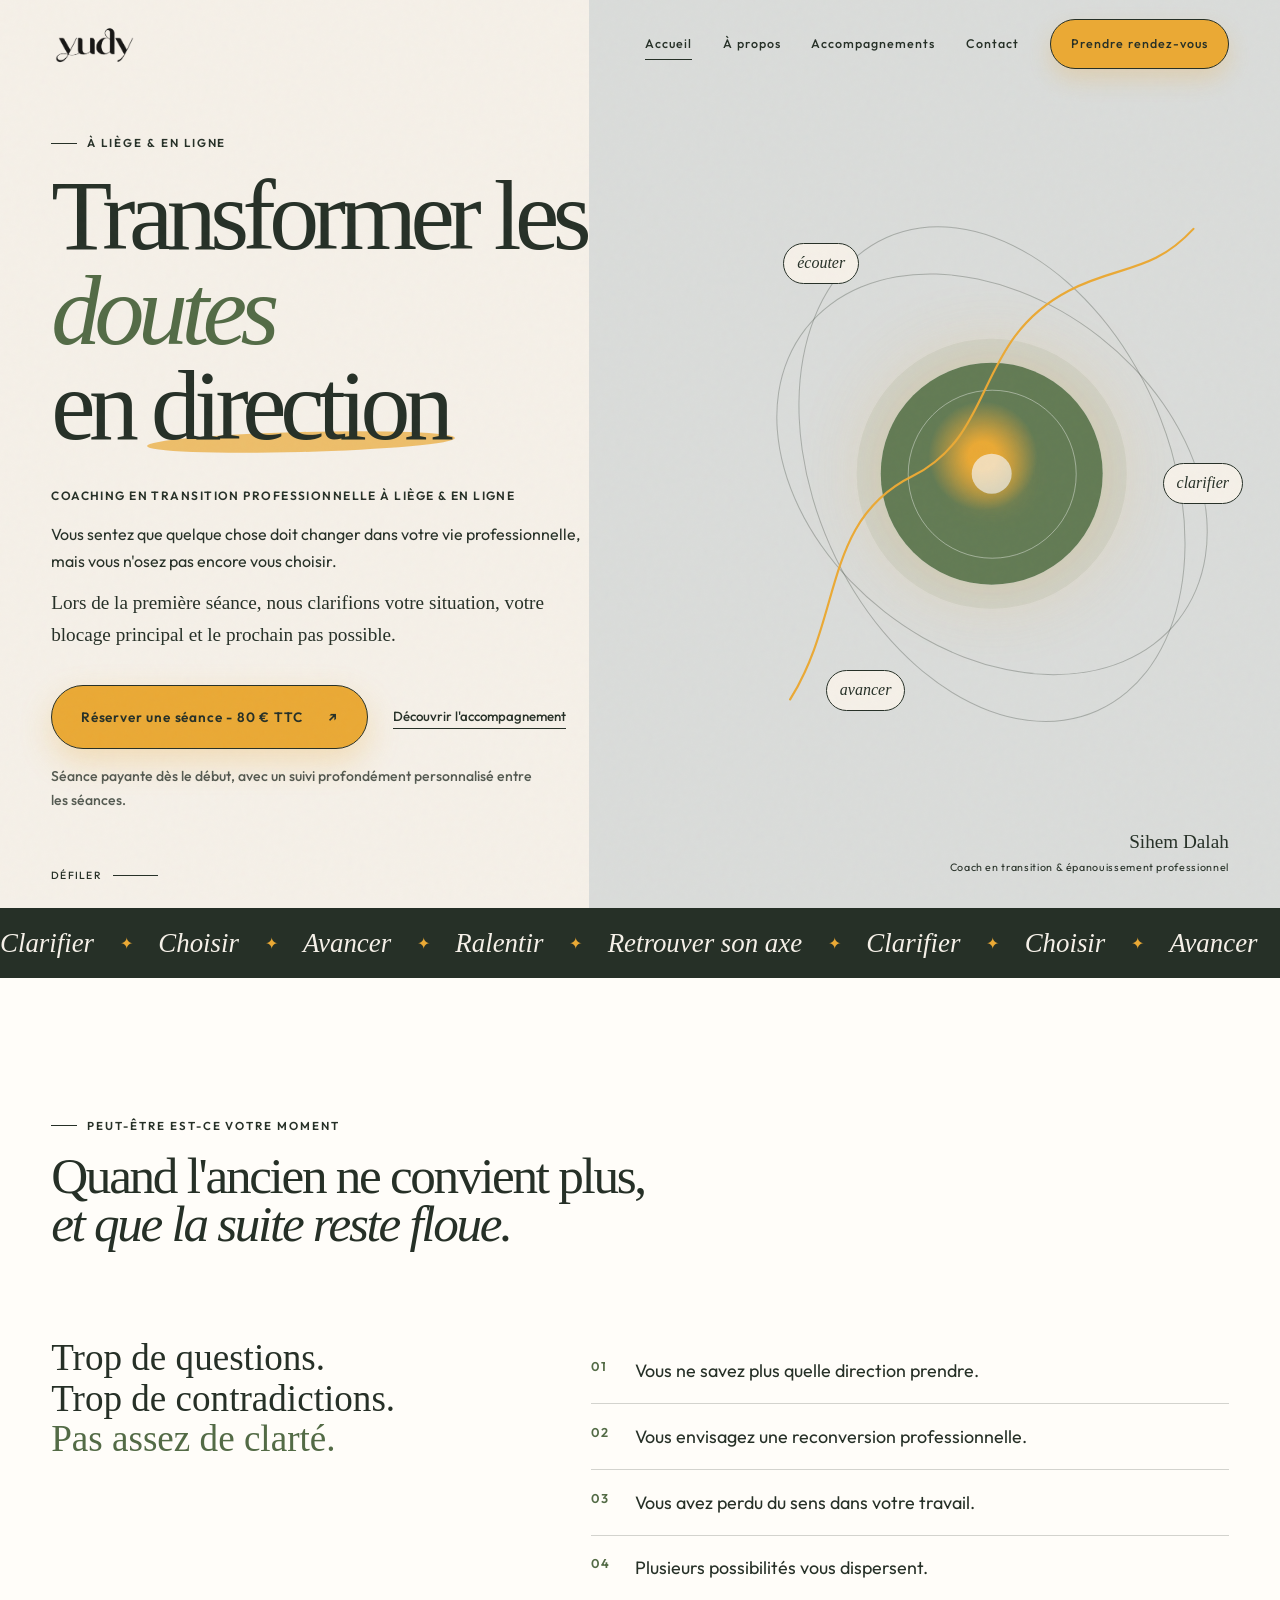
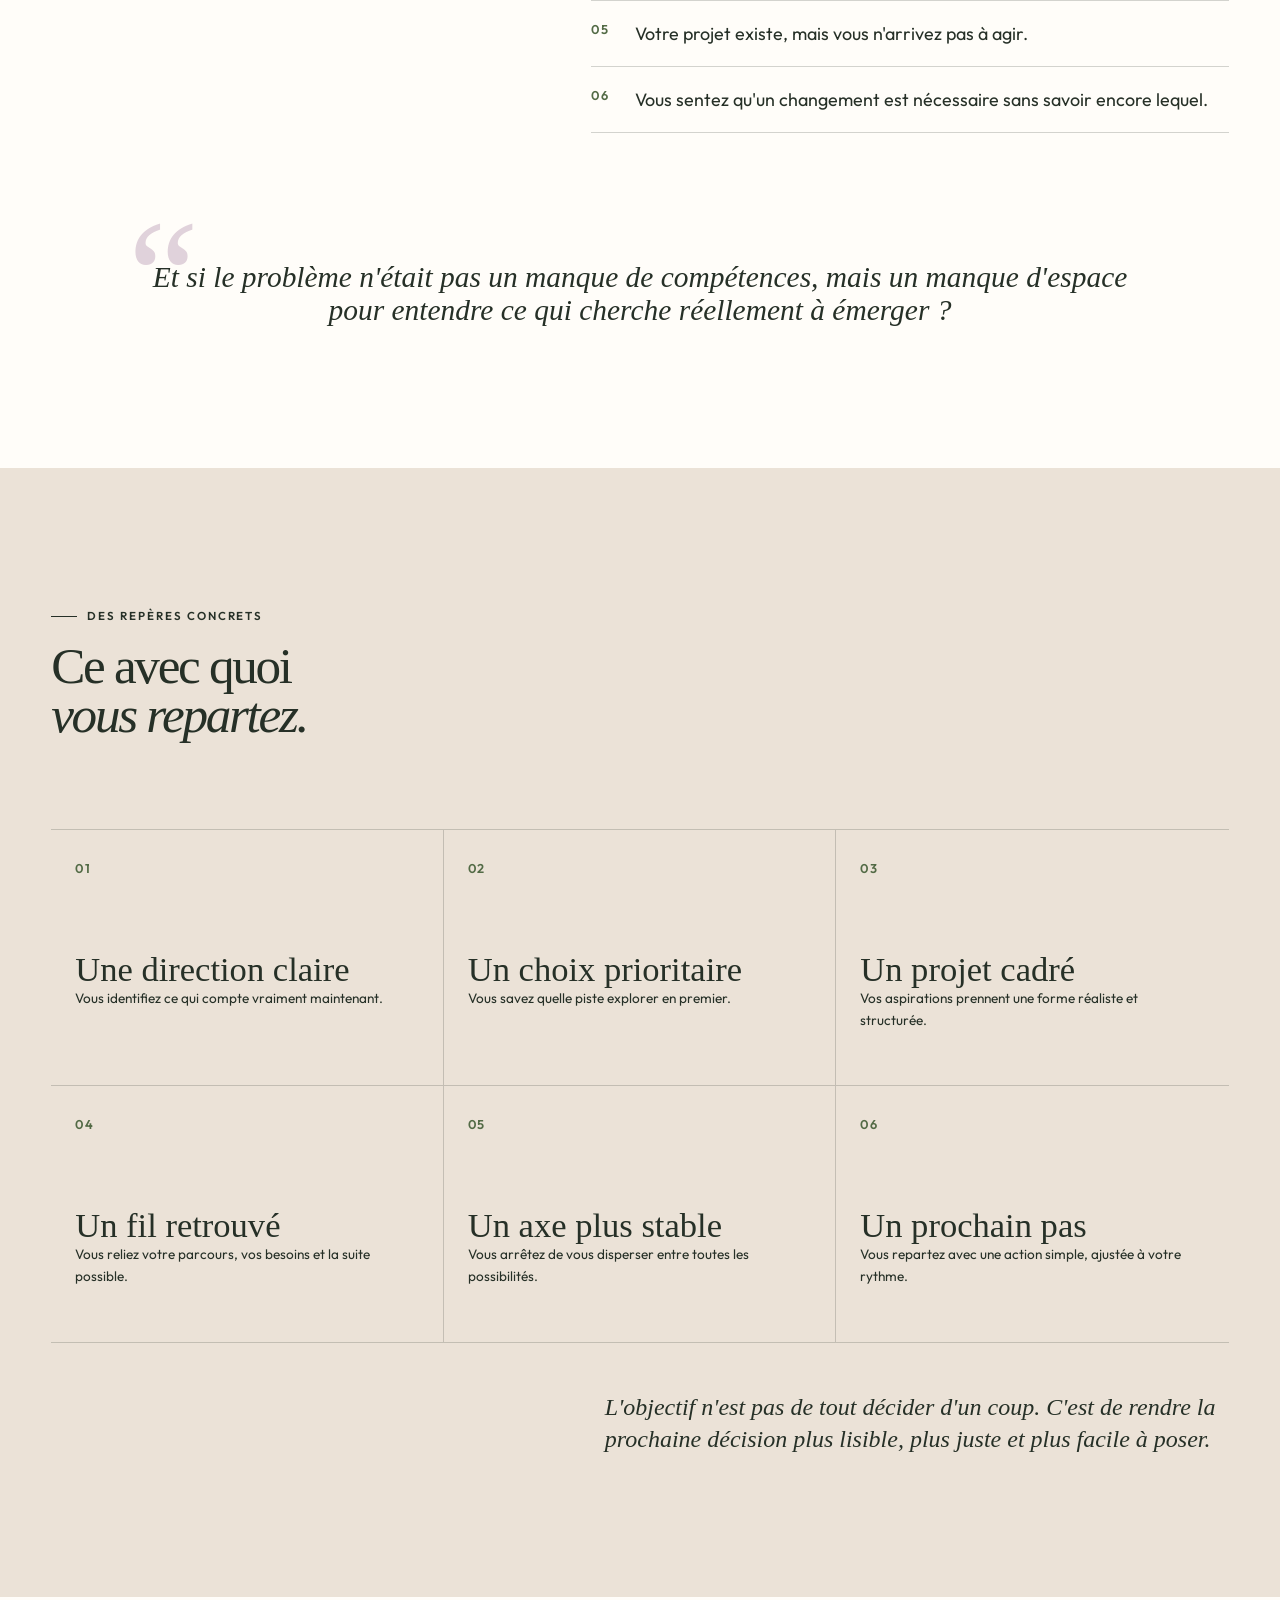
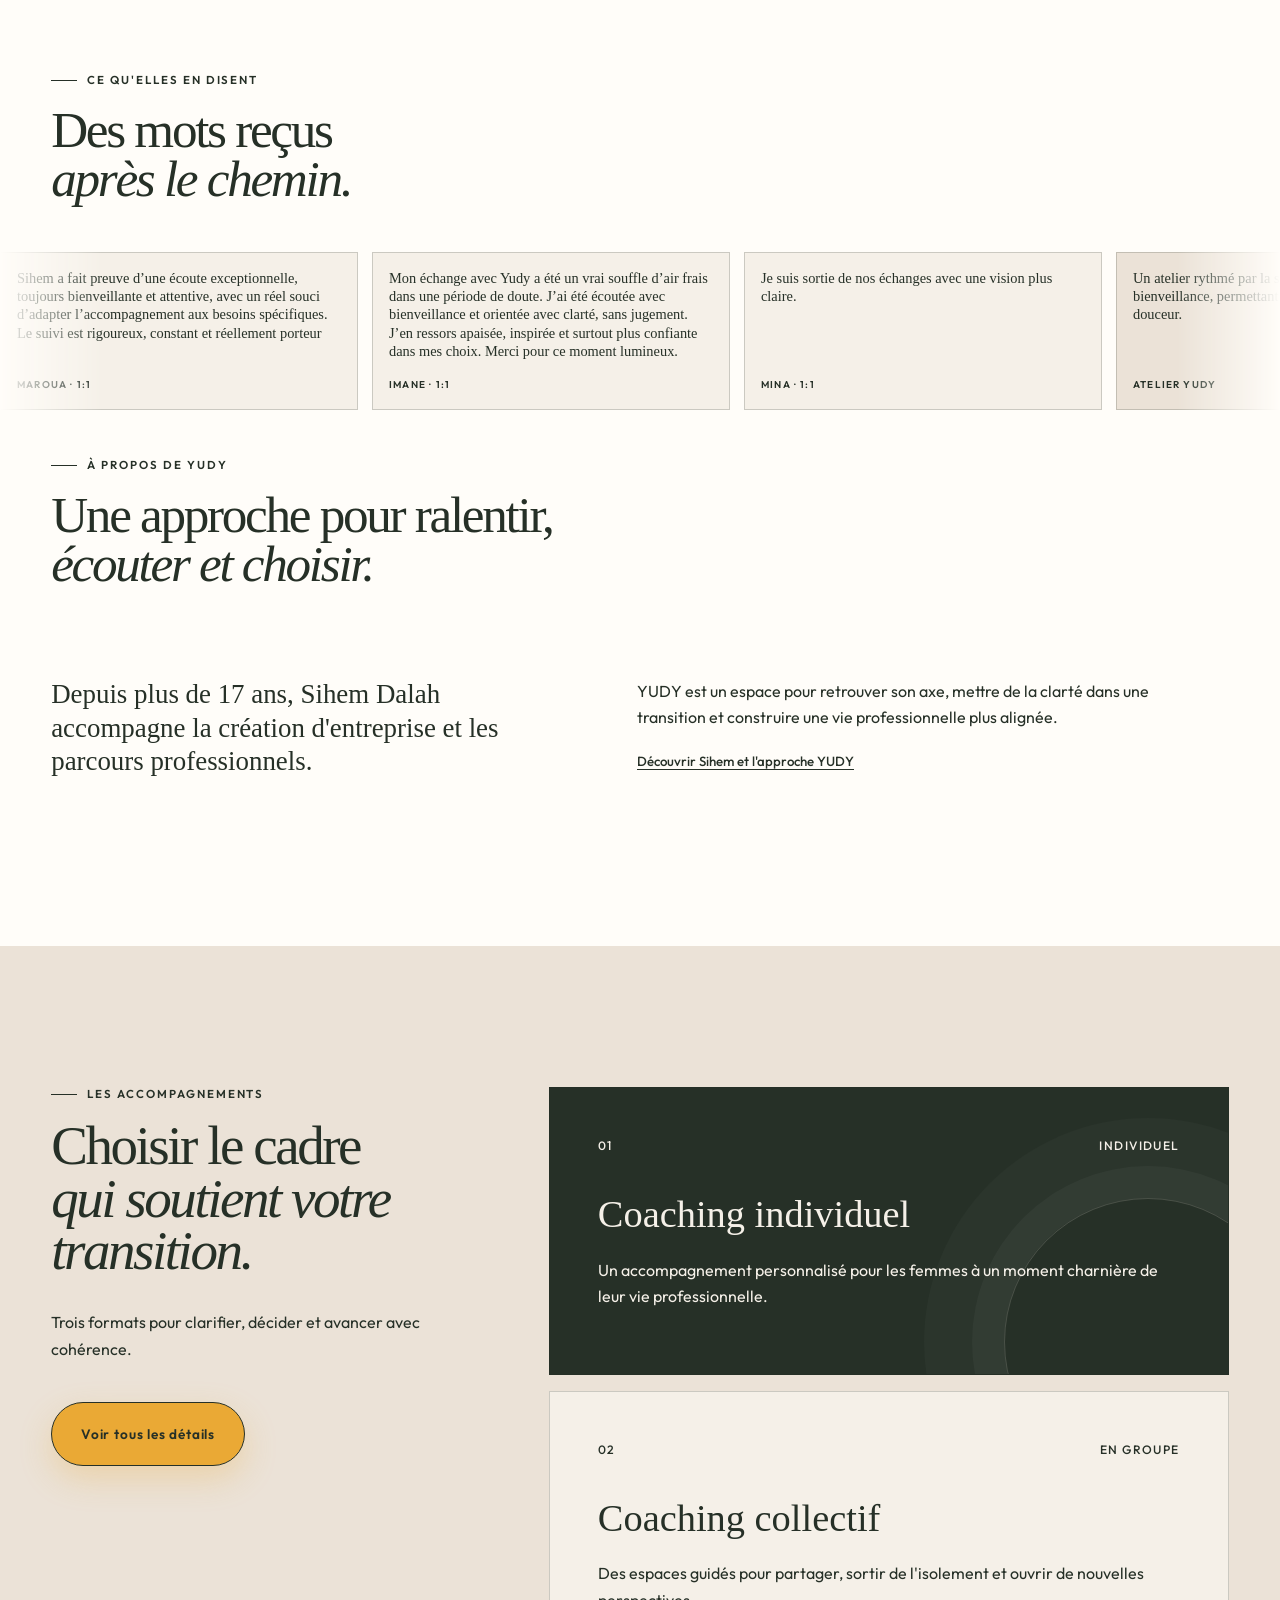
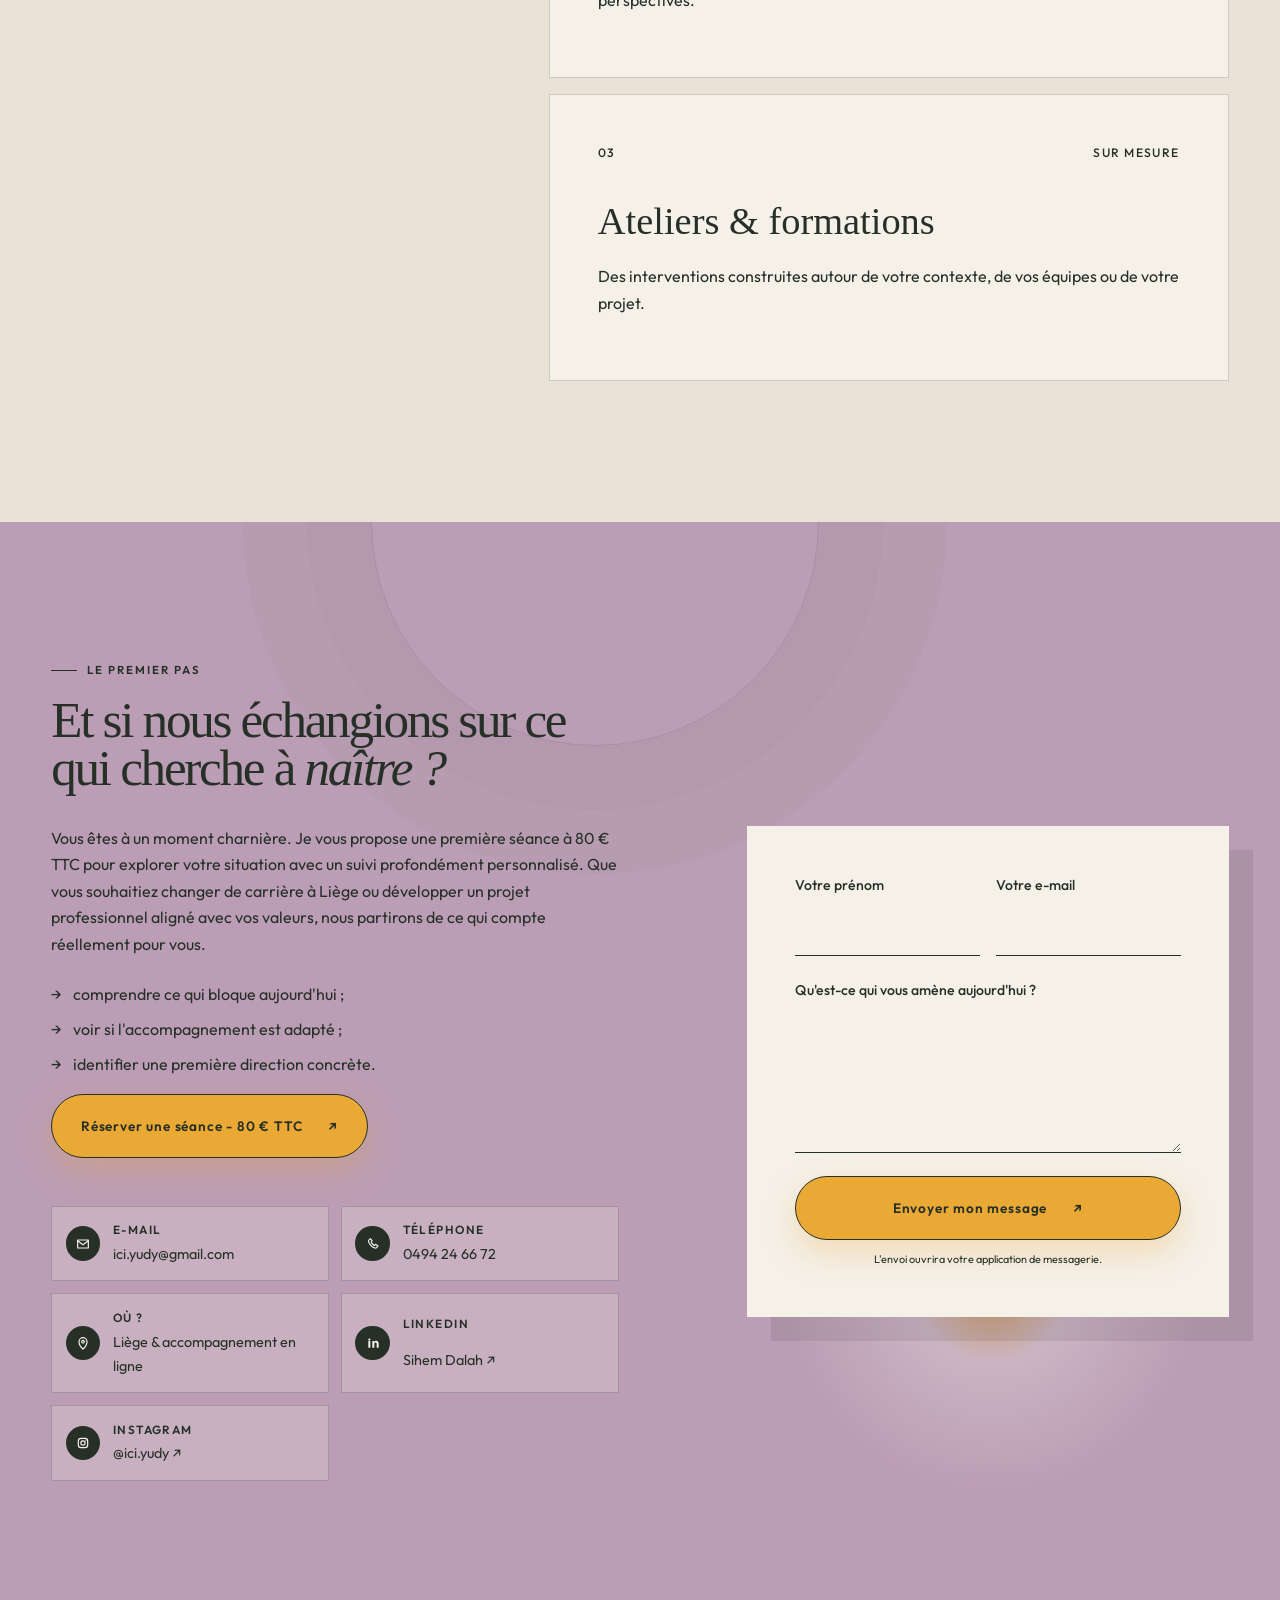
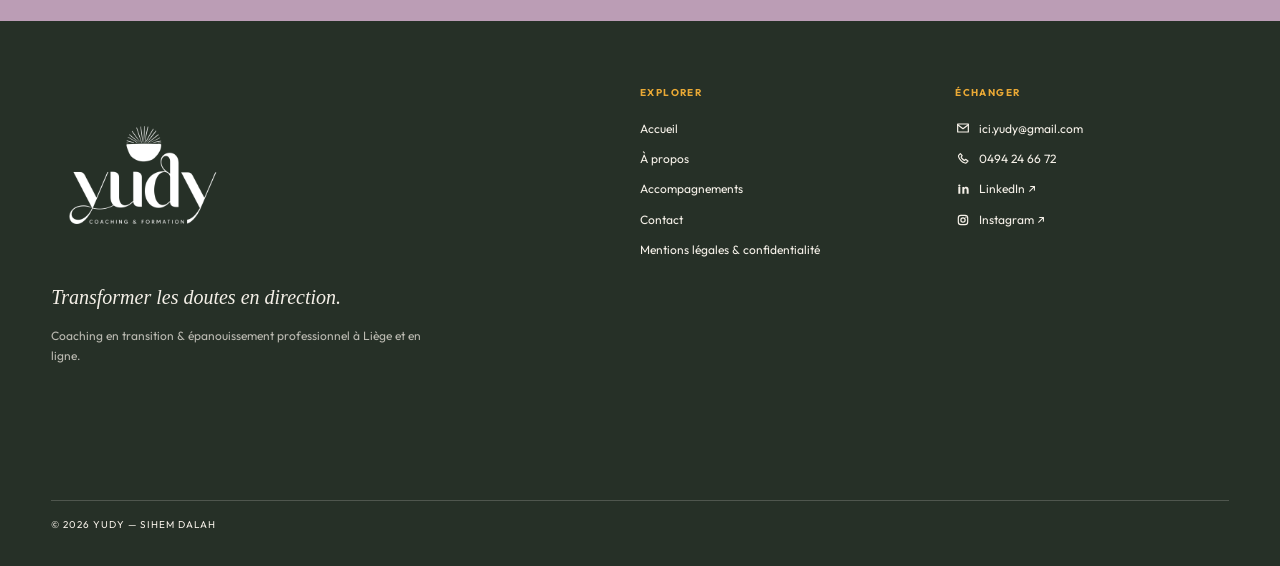
==== index.html @ 5453a437 "fix: update booking and legal details" ====
<!doctype html>
<html lang="fr">
  <head>
    <meta charset="UTF-8">
    <meta name="viewport" content="width=device-width, initial-scale=1.0">
    <title>YUDY | Coaching en transition professionnelle à Liège</title>
    <meta name="description" content="Coach en transition professionnelle à Liège, Sihem Dalah accompagne les femmes dans leur reconversion, leur recherche de sens et leur création d'activité.">
    <meta name="theme-color" content="#f5f0e8">
    <link rel="canonical" href="https://rchretien.github.io/yudy/">
    <meta property="og:title" content="YUDY | Transformer les doutes en direction">
    <meta property="og:description" content="Coaching en transition et épanouissement professionnel à Liège et en ligne.">
    <meta property="og:type" content="website">
    <meta property="og:url" content="https://rchretien.github.io/yudy/">
    <meta property="og:locale" content="fr_BE">
    <meta property="og:image" content="https://rchretien.github.io/yudy/assets/yudy_soleil.jpg">
    <meta name="twitter:card" content="summary_large_image">
    <meta name="twitter:title" content="YUDY | Coaching en transition professionnelle à Liège">
    <meta name="twitter:description" content="Une première séance avec Sihem Dalah pour clarifier votre direction professionnelle.">
    <meta name="twitter:image" content="https://rchretien.github.io/yudy/assets/yudy_soleil.jpg">
    <link rel="icon" href="assets/yudy-logo-OKsoleilnoir.png" type="image/png">
    <link rel="preconnect" href="https://fonts.googleapis.com">
    <link rel="preconnect" href="https://fonts.gstatic.com" crossorigin>
    <link href="https://fonts.googleapis.com/css2?family=Outfit:wght@300;400;500;600&amp;display=swap" rel="stylesheet">
    <link rel="stylesheet" href="styles.css">
    <script>document.documentElement.classList.add("js");</script>
    <script type="application/ld+json">
      {
        "@context": "https://schema.org",
        "@type": "ProfessionalService",
        "name": "YUDY",
        "url": "https://rchretien.github.io/yudy/",
        "description": "Coaching en transition et épanouissement professionnel",
        "founder": {
          "@type": "Person",
          "name": "Sihem Dalah",
          "jobTitle": "Coach en transition et épanouissement professionnel"
        },
        "address": {
          "@type": "PostalAddress",
          "addressLocality": "Liège",
          "addressCountry": "BE"
        },
        "areaServed": { "@type": "City", "name": "Liège" },
        "serviceType": [
          "Transition professionnelle",
          "Reconversion professionnelle",
          "Création d'activité",
          "Épanouissement professionnel"
        ],
        "email": "ici.yudy@gmail.com",
        "telephone": "+32494246672",
        "makesOffer": {
          "@type": "Offer",
          "name": "Séance de coaching individuel",
          "price": "80",
          "priceCurrency": "EUR",
          "availability": "https://schema.org/InStock",
          "url": "https://calendly.com/ici-yudy/coaching-individuel-formule-brillance"
        },
        "sameAs": [
          "https://www.linkedin.com/in/sihem-dalah-%F0%9F%A7%AD-66666b48/",
          "https://www.instagram.com/ici.yudy/"
        ]
      }
    </script>
  </head>
  <body>
    <svg class="icon-sprite" aria-hidden="true">
      <symbol id="icon-mail" viewBox="0 0 24 24">
        <path d="M4 6h16v12H4z" fill="none" stroke="currentColor" stroke-width="1.8" stroke-linejoin="round"></path>
        <path d="m4 7 8 6 8-6" fill="none" stroke="currentColor" stroke-width="1.8" stroke-linecap="round" stroke-linejoin="round"></path>
      </symbol>
      <symbol id="icon-phone" viewBox="0 0 24 24">
        <path d="M8 4 5.5 6.5c-.8.8.2 4.6 3.5 7.9s7.1 4.3 7.9 3.5L19.5 15l-3.6-2.5-1.6 1.6c-1.2-.5-2.1-1.2-3-2.1s-1.6-1.9-2.1-3L10.7 7z" fill="none" stroke="currentColor" stroke-width="1.8" stroke-linecap="round" stroke-linejoin="round"></path>
      </symbol>
      <symbol id="icon-linkedin" viewBox="0 0 24 24">
        <path d="M5 9h3v10H5zM6.5 5.2a1.7 1.7 0 1 1 0 3.4 1.7 1.7 0 0 1 0-3.4ZM11 9h2.8v1.4c.5-.9 1.5-1.7 3.1-1.7 2.2 0 3.6 1.5 3.6 4.4V19h-3v-5.3c0-1.4-.5-2.3-1.7-2.3-1.1 0-1.8.8-1.8 2.3V19h-3z" fill="currentColor"></path>
      </symbol>
      <symbol id="icon-instagram" viewBox="0 0 24 24">
        <rect x="5" y="5" width="14" height="14" rx="4" fill="none" stroke="currentColor" stroke-width="1.8"></rect>
        <circle cx="12" cy="12" r="3.2" fill="none" stroke="currentColor" stroke-width="1.8"></circle>
        <circle cx="16.4" cy="7.8" r=".9" fill="currentColor"></circle>
      </symbol>
      <symbol id="icon-pin" viewBox="0 0 24 24">
        <path d="M12 21s6-5.4 6-11a6 6 0 0 0-12 0c0 5.6 6 11 6 11Z" fill="none" stroke="currentColor" stroke-width="1.8" stroke-linejoin="round"></path>
        <circle cx="12" cy="10" r="2" fill="none" stroke="currentColor" stroke-width="1.8"></circle>
      </symbol>
    </svg>

    <a class="skip-link" href="#contenu">Aller au contenu</a>

    <header class="site-header" data-header>
      <a class="brand" href="index.html" aria-label="YUDY, accueil">
        <img src="assets/yudu_no_logo.png" alt="" width="1792" height="1024">
      </a>
      <button class="menu-toggle" type="button" aria-expanded="false" aria-controls="navigation">
        <span>Menu</span>
        <span class="menu-icon" aria-hidden="true"></span>
      </button>
      <nav id="navigation" class="main-nav" aria-label="Navigation principale">
        <a class="is-active" href="index.html">Accueil</a>
        <a href="a-propos.html">À propos</a>
        <a href="accompagnements.html">Accompagnements</a>
        <a href="#contact">Contact</a>
        <a class="nav-cta" href="https://calendly.com/ici-yudy/coaching-individuel-formule-brillance" target="_blank" rel="noreferrer">Prendre rendez-vous</a>
        <div class="nav-social" aria-label="Liens directs">
          <a href="mailto:ici.yudy@gmail.com"><svg aria-hidden="true"><use href="#icon-mail"></use></svg>E-mail</a>
          <a href="https://www.instagram.com/ici.yudy/" target="_blank" rel="noreferrer"><svg aria-hidden="true"><use href="#icon-instagram"></use></svg>Instagram</a>
          <a href="https://www.linkedin.com/in/sihem-dalah-%F0%9F%A7%AD-66666b48/" target="_blank" rel="noreferrer"><svg aria-hidden="true"><use href="#icon-linkedin"></use></svg>LinkedIn</a>
        </div>
      </nav>
    </header>

    <a class="button button-primary mobile-booking-cta" href="https://calendly.com/ici-yudy/coaching-individuel-formule-brillance" target="_blank" rel="noreferrer">Réserver une séance - 80 € TTC <span aria-hidden="true">↗</span></a>

    <main id="contenu">
      <section id="accueil" class="hero" aria-labelledby="hero-title">
        <div class="hero-copy">
          <p class="eyebrow hero-sequence">À Liège &amp; en ligne</p>
          <h1 id="hero-title" class="hero-sequence">
            Transformer les <em>doutes</em><br>
            en <span>direction</span>
          </h1>
          <p class="hero-baseline hero-sequence">Coaching en transition professionnelle à Liège &amp; en ligne</p>
          <p class="hero-intro hero-sequence">
            Vous sentez que quelque chose doit changer dans votre vie professionnelle,
            mais vous n'osez pas encore vous choisir.
            <strong>Lors de la première séance, nous clarifions votre situation, votre blocage principal et le prochain pas possible.</strong>
          </p>
          <div class="hero-actions hero-sequence">
            <a class="button button-primary" href="https://calendly.com/ici-yudy/coaching-individuel-formule-brillance" target="_blank" rel="noreferrer">Réserver une séance - 80 € TTC <span aria-hidden="true">↗</span></a>
            <a class="text-link" href="accompagnements.html">Découvrir l'accompagnement</a>
          </div>
          <p class="booking-note hero-sequence">Séance payante dès le début, avec un suivi profondément personnalisé entre les séances.</p>
        </div>

        <div class="hero-visual hero-sequence" data-parallax aria-hidden="true">
          <div class="orbit orbit-one"></div>
          <div class="orbit orbit-two"></div>
          <div class="glow-core"></div>
          <span class="orbit-word word-one">écouter</span>
          <span class="orbit-word word-two">clarifier</span>
          <span class="orbit-word word-three">avancer</span>
          <svg class="hero-line" viewBox="0 0 420 520" fill="none">
            <path d="M24 468C73 390 54 303 137 262C215 223 193 137 281 91C327 67 358 75 396 34" pathLength="1"></path>
          </svg>
        </div>

        <p class="hero-note">Sihem Dalah<br><span>Coach en transition &amp; épanouissement professionnel</span></p>
        <a class="scroll-cue" href="#reconnaissance" aria-label="Continuer la lecture">
          <span>Défiler</span><i aria-hidden="true"></i>
        </a>
      </section>

      <div class="statement-band" aria-hidden="true">
        <div class="statement-track">
          <div class="statement-group">
            <span>Clarifier</span><i>✦</i><span>Choisir</span><i>✦</i><span>Avancer</span><i>✦</i><span>Ralentir</span><i>✦</i><span>Retrouver son axe</span><i>✦</i><span>Clarifier</span><i>✦</i><span>Choisir</span><i>✦</i><span>Avancer</span><i>✦</i><span>Ralentir</span><i>✦</i><span>Retrouver son axe</span><i>✦</i>
          </div>
          <div class="statement-group">
            <span>Clarifier</span><i>✦</i><span>Choisir</span><i>✦</i><span>Avancer</span><i>✦</i><span>Ralentir</span><i>✦</i><span>Retrouver son axe</span><i>✦</i><span>Clarifier</span><i>✦</i><span>Choisir</span><i>✦</i><span>Avancer</span><i>✦</i><span>Ralentir</span><i>✦</i><span>Retrouver son axe</span><i>✦</i>
          </div>
        </div>
      </div>

      <section id="reconnaissance" class="recognition section-pad">
        <div class="section-heading reveal">
          <p class="eyebrow">Peut-être est-ce votre moment</p>
          <h2>Quand l'ancien ne convient plus,<br><em>et que la suite reste floue.</em></h2>
        </div>
        <div class="recognition-grid">
          <p class="recognition-lead reveal">
            Trop de questions.<br>
            Trop de contradictions.<br>
            <strong>Pas assez de clarté.</strong>
          </p>
          <ul class="situation-list reveal">
            <li><span>01</span> Vous ne savez plus quelle direction prendre.</li>
            <li><span>02</span> Vous envisagez une reconversion professionnelle.</li>
            <li><span>03</span> Vous avez perdu du sens dans votre travail.</li>
            <li><span>04</span> Plusieurs possibilités vous dispersent.</li>
            <li><span>05</span> Votre projet existe, mais vous n'arrivez pas à agir.</li>
            <li><span>06</span> Vous sentez qu'un changement est nécessaire sans savoir encore lequel.</li>
          </ul>
        </div>
        <blockquote class="turning-point reveal">
          <span aria-hidden="true">“</span>
          Et si le problème n'était pas un manque de compétences, mais un manque
          d'espace pour entendre ce qui cherche réellement à émerger ?
        </blockquote>
      </section>

      <section class="outcomes section-pad" aria-labelledby="outcomes-title">
        <div class="section-heading reveal">
          <p class="eyebrow">Des repères concrets</p>
          <h2 id="outcomes-title">Ce avec quoi<br> <em>vous repartez.</em></h2>
        </div>
        <ol class="outcome-list">
          <li class="reveal"><span>01</span><strong>Une direction claire</strong><p>Vous identifiez ce qui compte vraiment maintenant.</p></li>
          <li class="reveal"><span>02</span><strong>Un choix prioritaire</strong><p>Vous savez quelle piste explorer en premier.</p></li>
          <li class="reveal"><span>03</span><strong>Un projet cadré</strong><p>Vos aspirations prennent une forme réaliste et structurée.</p></li>
          <li class="reveal"><span>04</span><strong>Un fil retrouvé</strong><p>Vous reliez votre parcours, vos besoins et la suite possible.</p></li>
          <li class="reveal"><span>05</span><strong>Un axe plus stable</strong><p>Vous arrêtez de vous disperser entre toutes les possibilités.</p></li>
          <li class="reveal"><span>06</span><strong>Un prochain pas</strong><p>Vous repartez avec une action simple, ajustée à votre rythme.</p></li>
        </ol>
        <p class="outcomes-note reveal">
          L'objectif n'est pas de tout décider d'un coup. C'est de rendre la prochaine
          décision plus lisible, plus juste et plus facile à poser.
        </p>
      </section>

      <section class="testimonials section-pad" aria-labelledby="testimonials-title">
        <div class="section-heading reveal">
          <p class="eyebrow">Ce qu'elles en disent</p>
          <h2 id="testimonials-title">Des mots reçus<br><em>après le chemin.</em></h2>
        </div>
        <div class="testimonial-carousel reveal" aria-label="Témoignages clients">
          <div class="testimonial-track">
            <figure class="testimonial-card">
              <blockquote>Sihem a fait preuve d’une écoute exceptionnelle, toujours bienveillante et attentive, avec un réel souci d’adapter l’accompagnement aux besoins spécifiques. Le suivi est rigoureux, constant et réellement porteur</blockquote>
              <figcaption>Maroua · 1:1</figcaption>
            </figure>
            <figure class="testimonial-card">
              <blockquote>Mon échange avec Yudy a été un vrai souffle d’air frais dans une période de doute. J’ai été écoutée avec bienveillance et orientée avec clarté, sans jugement. J’en ressors apaisée, inspirée et surtout plus confiante dans mes choix. Merci pour ce moment lumineux.</blockquote>
              <figcaption>Imane · 1:1</figcaption>
            </figure>
            <figure class="testimonial-card">
              <blockquote>Je suis sortie de nos échanges avec une vision plus claire.</blockquote>
              <figcaption>Mina · 1:1</figcaption>
            </figure>
            <figure class="testimonial-card testimonial-workshop">
              <blockquote>Un atelier rythmé par la sororité, le partage et la bienveillance, permettant à chacune de se révéler en douceur.</blockquote>
              <figcaption>Atelier YUDY</figcaption>
            </figure>
            <figure class="testimonial-card">
              <blockquote>Très bonne expérience avec sihem, elle est à l'écoute, conseils constructifs, personnalisés, clairs et précis. Ton approche est globale : sur le plan personnel, professionnel et spirituel. Merci pour tout !</blockquote>
              <figcaption>Saida · 1:1</figcaption>
            </figure>
            <figure class="testimonial-card" aria-hidden="true">
              <blockquote>Sihem a fait preuve d’une écoute exceptionnelle, toujours bienveillante et attentive, avec un réel souci d’adapter l’accompagnement aux besoins spécifiques. Le suivi est rigoureux, constant et réellement porteur</blockquote>
              <figcaption>Maroua · 1:1</figcaption>
            </figure>
            <figure class="testimonial-card" aria-hidden="true">
              <blockquote>Mon échange avec Yudy a été un vrai souffle d’air frais dans une période de doute. J’ai été écoutée avec bienveillance et orientée avec clarté, sans jugement. J’en ressors apaisée, inspirée et surtout plus confiante dans mes choix. Merci pour ce moment lumineux.</blockquote>
              <figcaption>Imane · 1:1</figcaption>
            </figure>
            <figure class="testimonial-card" aria-hidden="true">
              <blockquote>Je suis sortie de nos échanges avec une vision plus claire.</blockquote>
              <figcaption>Mina · 1:1</figcaption>
            </figure>
            <figure class="testimonial-card testimonial-workshop" aria-hidden="true">
              <blockquote>Un atelier rythmé par la sororité, le partage et la bienveillance, permettant à chacune de se révéler en douceur.</blockquote>
              <figcaption>Atelier YUDY</figcaption>
            </figure>
            <figure class="testimonial-card" aria-hidden="true">
              <blockquote>Très bonne expérience avec sihem, elle est à l'écoute, conseils constructifs, personnalisés, clairs et précis. Ton approche est globale : sur le plan personnel, professionnel et spirituel. Merci pour tout !</blockquote>
              <figcaption>Saida · 1:1</figcaption>
            </figure>
          </div>
        </div>
      </section>

      <section class="home-teaser section-pad">
        <div class="section-heading reveal">
          <p class="eyebrow">À propos de YUDY</p>
          <h2>Une approche pour ralentir,<br><em>écouter et choisir.</em></h2>
        </div>
        <div class="teaser-grid">
          <p class="lead-copy reveal">Depuis plus de 17 ans, Sihem Dalah accompagne la création d'entreprise et les parcours professionnels.</p>
          <div class="reveal">
            <p>YUDY est un espace pour retrouver son axe, mettre de la clarté dans une transition et construire une vie professionnelle plus alignée.</p>
            <a class="text-link" href="a-propos.html">Découvrir Sihem et l'approche YUDY</a>
          </div>
        </div>
      </section>

      <section class="services services-preview section-pad">
        <div class="services-heading reveal">
          <p class="eyebrow">Les accompagnements</p>
          <h2>Choisir le cadre<br><em>qui soutient votre transition.</em></h2>
          <p>Trois formats pour clarifier, décider et avancer avec cohérence.</p>
          <a class="button button-primary" href="accompagnements.html">Voir tous les détails</a>
        </div>
        <div class="service-list">
          <article class="service-card service-featured reveal">
            <div class="service-topline"><span>01</span><span>Individuel</span></div>
            <h3>Coaching individuel</h3>
            <p>Un accompagnement personnalisé pour les femmes à un moment charnière de leur vie professionnelle.</p>
          </article>
          <article class="service-card reveal">
            <div class="service-topline"><span>02</span><span>En groupe</span></div>
            <h3>Coaching collectif</h3>
            <p>Des espaces guidés pour partager, sortir de l'isolement et ouvrir de nouvelles perspectives.</p>
          </article>
          <article class="service-card reveal">
            <div class="service-topline"><span>03</span><span>Sur mesure</span></div>
            <h3>Ateliers &amp; formations</h3>
            <p>Des interventions construites autour de votre contexte, de vos équipes ou de votre projet.</p>
          </article>
        </div>
      </section>

      <section id="contact" class="contact section-pad">
        <div class="contact-copy reveal">
          <p class="eyebrow">Le premier pas</p>
          <h2>Et si nous échangions sur ce qui cherche à <em>naître&nbsp;?</em></h2>
          <p>
            Vous êtes à un moment charnière. Je vous propose une première séance à 80 € TTC pour
            explorer votre situation avec un suivi profondément personnalisé. Que vous souhaitiez changer de
            carrière à Liège ou développer un projet professionnel aligné avec vos valeurs,
            nous partirons de ce qui compte réellement pour vous.
          </p>
          <ul class="first-call-list">
            <li>comprendre ce qui bloque aujourd'hui ;</li>
            <li>voir si l'accompagnement est adapté ;</li>
            <li>identifier une première direction concrète.</li>
          </ul>
          <a class="button button-primary contact-booking" href="https://calendly.com/ici-yudy/coaching-individuel-formule-brillance" target="_blank" rel="noreferrer">Réserver une séance - 80 € TTC <span aria-hidden="true">↗</span></a>
          <div class="contact-details">
            <a href="mailto:ici.yudy@gmail.com"><span class="contact-icon" aria-hidden="true"><svg><use href="#icon-mail"></use></svg></span><span class="contact-label">E-mail</span><span class="contact-value">ici.yudy@gmail.com</span></a>
            <a href="tel:+32494246672"><span class="contact-icon" aria-hidden="true"><svg><use href="#icon-phone"></use></svg></span><span class="contact-label">Téléphone</span><span class="contact-value">0494 24 66 72</span></a>
            <p><span class="contact-icon" aria-hidden="true"><svg><use href="#icon-pin"></use></svg></span><span class="contact-label">Où ?</span><span class="contact-value">Liège &amp; accompagnement en ligne</span></p>
            <a href="https://www.linkedin.com/in/sihem-dalah-%F0%9F%A7%AD-66666b48/" target="_blank" rel="noreferrer"><span class="contact-icon" aria-hidden="true"><svg><use href="#icon-linkedin"></use></svg></span><span class="contact-label">LinkedIn</span><span class="contact-value">Sihem Dalah ↗</span></a>
            <a href="https://www.instagram.com/ici.yudy/" target="_blank" rel="noreferrer"><span class="contact-icon" aria-hidden="true"><svg><use href="#icon-instagram"></use></svg></span><span class="contact-label">Instagram</span><span class="contact-value">@ici.yudy ↗</span></a>
          </div>
        </div>
        <form class="contact-form reveal" action="mailto:ici.yudy@gmail.com" method="post" enctype="text/plain">
          <div class="form-row">
            <label>Votre prénom<input type="text" name="prenom" autocomplete="given-name" required></label>
            <label>Votre e-mail<input type="email" name="email" autocomplete="email" required></label>
          </div>
          <label>Qu'est-ce qui vous amène aujourd'hui ?<textarea name="message" rows="5" required></textarea></label>
          <button class="button button-primary" type="submit">Envoyer mon message <span aria-hidden="true">↗</span></button>
          <p class="form-note">L'envoi ouvrira votre application de messagerie.</p>
        </form>
      </section>
    </main>

    <footer class="site-footer">
      <div class="footer-brand">
        <img src="assets/yudy-logo-OKblanc.png" alt="YUDY, coaching et formation" width="4000" height="4000" loading="lazy" decoding="async">
        <p>Transformer les doutes en direction.</p>
        <span>Coaching en transition &amp; épanouissement professionnel à Liège et en ligne.</span>
      </div>
      <nav class="footer-links" aria-label="Navigation du pied de page">
        <strong>Explorer</strong>
        <a href="index.html">Accueil</a>
        <a href="a-propos.html">À propos</a>
        <a href="accompagnements.html">Accompagnements</a>
        <a href="#contact">Contact</a>
        <a href="legal.html">Mentions légales &amp; confidentialité</a>
      </nav>
      <div class="footer-contact">
        <strong>Échanger</strong>
        <a href="mailto:ici.yudy@gmail.com"><svg aria-hidden="true"><use href="#icon-mail"></use></svg>ici.yudy@gmail.com</a>
        <a href="tel:+32494246672"><svg aria-hidden="true"><use href="#icon-phone"></use></svg>0494 24 66 72</a>
        <a href="https://www.linkedin.com/in/sihem-dalah-%F0%9F%A7%AD-66666b48/" target="_blank" rel="noreferrer"><svg aria-hidden="true"><use href="#icon-linkedin"></use></svg>LinkedIn ↗</a>
        <a href="https://www.instagram.com/ici.yudy/" target="_blank" rel="noreferrer"><svg aria-hidden="true"><use href="#icon-instagram"></use></svg>Instagram ↗</a>
      </div>
      <p class="copyright">© <span data-year></span> YUDY — Sihem Dalah</p>
    </footer>

    <script src="script.js" defer></script>
  </body>
</html>
---- styles.css ----
:root {
  --ink: #263027;
  --paper: #f5f0e8;
  --paper-deep: #ebe2d7;
  --white: #fffdf9;
  --lilac: #bb9db5;
  --yellow: #eaa935;
  --green: #637b54;
  --green-dark: #536b46;
  --blue: #a5b6bf;
  --line: rgba(38, 48, 39, 0.2);
  --brand: "Monea Alegante", "Cormorant Garamond", Georgia, serif;
  --serif: "Cormorant Garamond", Georgia, serif;
  --sans: "MADE Tommy", "Outfit", sans-serif;
  --pad: clamp(1.25rem, 4vw, 4.5rem);
  --section: clamp(5.5rem, 11vw, 10rem);
}

*,
*::before,
*::after {
  box-sizing: border-box;
}

html {
  scroll-behavior: smooth;
  scroll-padding-top: 6rem;
  scrollbar-color: var(--green) var(--paper);
}

section[id] {
  scroll-margin-top: 6rem;
}

body {
  margin: 0;
  overflow-x: hidden;
  color: var(--ink);
  background: var(--paper);
  font-family: var(--sans);
  font-weight: 400;
  line-height: 1.65;
}

body::before {
  position: fixed;
  inset: 0;
  z-index: 10;
  opacity: 0.035;
  pointer-events: none;
  content: "";
  background-image: url("data:image/svg+xml,%3Csvg viewBox='0 0 160 160' xmlns='http://www.w3.org/2000/svg'%3E%3Cfilter id='n'%3E%3CfeTurbulence type='fractalNoise' baseFrequency='.9' numOctaves='4' stitchTiles='stitch'/%3E%3C/filter%3E%3Crect width='100%25' height='100%25' filter='url(%23n)' opacity='.7'/%3E%3C/svg%3E");
}

a {
  color: inherit;
  text-decoration: none;
}

button,
input,
textarea {
  font: inherit;
}

button,
a {
  -webkit-tap-highlight-color: transparent;
}

:focus-visible {
  outline: 2px solid var(--yellow);
  outline-offset: 5px;
}

::selection {
  color: var(--ink);
  background: var(--lilac);
}

.skip-link {
  position: fixed;
  top: 1rem;
  left: 1rem;
  z-index: 100;
  padding: 0.7rem 1rem;
  color: var(--white);
  background: var(--ink);
  transform: translateY(-200%);
}

.skip-link:focus {
  transform: translateY(0);
}

.icon-sprite {
  position: absolute;
  width: 0;
  height: 0;
  overflow: hidden;
}

.site-header {
  position: fixed;
  top: 0;
  right: 0;
  left: 0;
  z-index: 20;
  display: flex;
  align-items: center;
  justify-content: space-between;
  padding: 1.2rem var(--pad);
  border-bottom: 1px solid transparent;
  transition: padding 300ms ease, background 300ms ease, border-color 300ms ease;
}

.site-header.is-scrolled {
  padding-block: 0.75rem;
  border-color: var(--line);
  background: rgba(245, 240, 232, 0.9);
  backdrop-filter: blur(16px);
}

.brand {
  display: block;
  width: 8.4rem;
  height: 2.7rem;
  overflow: hidden;
}

.brand img {
  display: block;
  width: 100%;
  height: 100%;
  object-fit: contain;
  object-position: left center;
}

.main-nav {
  display: flex;
  align-items: center;
  gap: clamp(1.1rem, 2.4vw, 2.7rem);
  font-size: 0.78rem;
  font-weight: 500;
  letter-spacing: 0.08em;
}

.main-nav a:not(.nav-cta) {
  position: relative;
}

.main-nav a:not(.nav-cta)::after {
  position: absolute;
  right: 0;
  bottom: -0.35rem;
  left: 0;
  height: 1px;
  content: "";
  background: var(--ink);
  transform: scaleX(0);
  transform-origin: right;
  transition: transform 250ms ease;
}

.main-nav a:hover::after,
.main-nav a.is-active::after {
  transform: scaleX(1);
  transform-origin: left;
}

.nav-cta {
  padding: 0.85rem 1.25rem;
  border: 1px solid var(--ink);
  border-radius: 100vw;
  background: var(--yellow);
  box-shadow: 0 0.65rem 1.4rem rgba(234, 169, 53, 0.24);
  transition: color 250ms ease, background 250ms ease;
}

.nav-cta:hover {
  color: var(--paper);
  background: var(--green);
}

.nav-social {
  display: none;
}

.mobile-booking-cta.button {
  display: none;
}

.menu-toggle {
  display: none;
  border: 0;
  color: var(--ink);
  background: transparent;
}

.section-pad {
  padding: var(--section) var(--pad);
}

.eyebrow {
  margin: 0 0 1.2rem;
  font-size: 0.72rem;
  font-weight: 600;
  line-height: 1.2;
  letter-spacing: 0.17em;
  text-transform: uppercase;
}

.eyebrow::before {
  display: inline-block;
  width: 1.6rem;
  height: 1px;
  margin: 0 0.65rem 0.2rem 0;
  content: "";
  background: currentcolor;
}

h1,
h2,
h3,
p {
  margin-top: 0;
}

h1,
h2,
h3 {
  font-family: var(--serif);
  font-weight: 500;
  line-height: 0.95;
}

.legal-page {
  max-width: 62rem;
  padding-top: 11rem;
}

.legal-page h1 {
  margin-bottom: 4rem;
  font-size: clamp(3.4rem, 8vw, 7rem);
  letter-spacing: -0.055em;
}

.legal-section {
  padding: 2.5rem 0;
  border-top: 1px solid var(--line);
}

.legal-section h2 {
  margin-bottom: 1.5rem;
  font-size: clamp(2.2rem, 4vw, 3.8rem);
}

.legal-section dl {
  display: grid;
  gap: 1rem;
  margin: 0;
}

.legal-section dl div {
  display: grid;
  grid-template-columns: minmax(8rem, 0.35fr) 1fr;
  gap: 1rem;
}

.legal-section dt {
  font-weight: 600;
}

.legal-section dd {
  margin: 0;
}

.legal-section a {
  border-bottom: 1px solid currentcolor;
}

.legal-note {
  margin-top: 1.5rem;
  color: rgba(38, 48, 39, 0.75);
}

.page-intro {
  padding-top: 11rem;
  background: var(--paper);
}

.page-intro h1 {
  max-width: 72rem;
  margin-bottom: 2rem;
  font-size: clamp(3rem, 6vw, 6.1rem);
  letter-spacing: -0.06em;
}

.page-intro .lead-copy {
  max-width: 48rem;
}

.home-teaser {
  background: var(--white);
}

.testimonials {
  overflow: hidden;
  padding-top: clamp(3rem, 6vw, 5rem);
  padding-bottom: clamp(1rem, 2vw, 1.5rem);
  background: var(--white);
}

.testimonials .section-heading {
  margin-bottom: clamp(1.8rem, 4vw, 3rem);
}

.testimonials + .home-teaser {
  padding-top: clamp(1rem, 2vw, 1.5rem);
}

.testimonial-carousel {
  margin-inline: calc(var(--pad) * -1);
  overflow: hidden;
  mask-image: linear-gradient(90deg, transparent, #000 8%, #000 92%, transparent);
}

.testimonial-track {
  display: flex;
  width: max-content;
  gap: 0.85rem;
  animation: testimonial-marquee 38s linear infinite;
}

.testimonial-carousel:hover .testimonial-track,
.testimonial-carousel:focus-within .testimonial-track {
  animation-play-state: paused;
}

.testimonial-card {
  display: flex;
  flex-direction: column;
  flex: 0 0 clamp(17rem, 28vw, 24rem);
  margin: 0;
  padding: 1rem;
  border: 1px solid var(--line);
  background: var(--paper);
  transition: background 250ms ease, transform 250ms ease;
}

.testimonial-workshop {
  background: var(--paper-deep);
}

.testimonial-card:hover {
  background: var(--paper-deep);
  transform: translateY(-0.18rem);
}

.testimonial-card blockquote {
  margin: 0;
  font-family: var(--serif);
  font-size: clamp(0.9rem, 1vw, 1rem);
  line-height: 1.28;
}

.testimonial-card figcaption {
  margin-top: auto;
  padding-top: 1rem;
  font-size: 0.62rem;
  font-weight: 600;
  letter-spacing: 0.12em;
  text-transform: uppercase;
}

.service-proof {
  position: relative;
  isolation: isolate;
  overflow: hidden;
  padding-bottom: clamp(1rem, 2vw, 1.5rem);
  background: var(--white);
}

.service-proof::before,
.service-proof::after {
  position: absolute;
  z-index: -1;
  border-radius: 50%;
  content: "";
  pointer-events: none;
}

.service-proof::before {
  top: 16%;
  right: -9rem;
  width: min(34vw, 24rem);
  aspect-ratio: 1;
  background: radial-gradient(circle, rgba(234, 169, 53, 0.26) 0 10%, rgba(187, 157, 181, 0.16) 34%, transparent 68%);
  filter: blur(2px);
  animation: contact-lueur 10s ease-in-out infinite;
}

.service-proof::after {
  bottom: 4%;
  left: -8rem;
  width: min(28vw, 19rem);
  aspect-ratio: 1;
  border: 1px solid rgba(38, 48, 39, 0.08);
  box-shadow: 0 0 0 3rem rgba(99, 123, 84, 0.025), 0 0 0 6rem rgba(234, 169, 53, 0.018);
}

.service-proof .section-heading,
.service-proof-group {
  position: relative;
  z-index: 1;
}

.service-proof + .expertise {
  padding-top: clamp(1rem, 2vw, 1.5rem);
}

.service-proof-grid {
  display: grid;
  grid-template-columns: repeat(2, minmax(0, 1fr));
  gap: 1rem;
}

.service-proof-card {
  display: flex;
  flex-direction: column;
  margin: 0;
  padding: 1.2rem;
  border: 1px solid var(--line);
  background: var(--paper);
  transition: background 250ms ease, transform 250ms ease;
}

.service-proof-card:hover {
  background: var(--paper-deep);
  transform: translateY(-0.18rem);
}

.service-proof-card blockquote {
  margin: 0;
  font-family: var(--serif);
  font-size: 1.05rem;
  line-height: 1.3;
}

.service-proof-card blockquote p {
  margin: 0 0 0.8rem;
}

.service-proof-card blockquote p:last-child {
  margin-bottom: 0;
}

.service-proof-card figcaption {
  margin-top: auto;
  padding-top: 1rem;
  font-size: 0.62rem;
  font-weight: 600;
  letter-spacing: 0.12em;
  text-transform: uppercase;
}

.teaser-grid {
  display: grid;
  grid-template-columns: 0.9fr 1.1fr;
  gap: clamp(3rem, 8vw, 9rem);
  align-items: start;
}

.teaser-grid > div {
  max-width: 36rem;
}

.services-preview .services-heading .button {
  margin-top: 1.5rem;
}

.services-preview .service-card h3 {
  margin-top: 2.5rem;
  font-size: clamp(1.9rem, 3vw, 3rem);
}

.closing-cta {
  background: var(--paper);
}

.closing-cta h2 {
  max-width: 68rem;
}

h2 {
  margin-bottom: 2rem;
  font-size: clamp(2.25rem, 4vw, 4rem);
  letter-spacing: -0.045em;
}

h2 em,
h1 em {
  font-weight: 500;
}

.hero {
  position: relative;
  display: grid;
  min-height: 100svh;
  grid-template-columns: minmax(0, 1.15fr) minmax(22rem, 0.85fr);
  align-items: center;
  padding: 8.5rem var(--pad) 6rem;
  isolation: isolate;
}

.hero::before {
  position: absolute;
  top: 0;
  right: 0;
  left: max(40%, calc(100% - var(--pad) - 40rem));
  z-index: -2;
  width: auto;
  height: 100%;
  content: "";
  background: var(--blue);
  opacity: 0.35;
}

.hero-copy {
  position: relative;
  z-index: 2;
  max-width: 58rem;
}

.hero h1 {
  margin: 0 0 2rem;
  font-size: clamp(3.7rem, 7.8vw, 8.2rem);
  letter-spacing: -0.065em;
}

.hero h1 em {
  color: var(--green-dark);
}

.hero h1 span {
  position: relative;
  display: inline-block;
  z-index: 0;
}

.hero h1 span::after {
  position: absolute;
  right: -0.08em;
  bottom: 0.02em;
  left: -0.04em;
  z-index: -1;
  height: 0.2em;
  border-radius: 50%;
  content: "";
  background: var(--yellow);
  opacity: 0.7;
  transform: rotate(-1.5deg);
}

.hero-intro {
  max-width: 34rem;
  margin-bottom: 2.2rem;
  font-size: clamp(1rem, 1.15vw, 1.16rem);
}

.hero-baseline {
  margin-bottom: 1rem;
  font-size: 0.75rem;
  font-weight: 600;
  letter-spacing: 0.12em;
  text-transform: uppercase;
}

.hero-intro strong {
  display: block;
  margin-top: 0.8rem;
  font-family: var(--serif);
  font-size: 1.2em;
  font-weight: 500;
}

.hero-actions {
  display: flex;
  align-items: center;
  gap: 1.6rem;
}

.booking-note {
  max-width: 31rem;
  margin: 1rem 0 0;
  font-size: 0.88rem;
  font-weight: 500;
  color: rgba(38, 48, 39, 0.78);
}

.nav-social a {
  display: inline-flex;
  align-items: center;
  gap: 0.4rem;
  width: fit-content;
  border-bottom: 1px solid transparent;
}

.nav-social a:hover {
  border-color: currentcolor;
}

.nav-social svg {
  width: 0.95rem;
  height: 0.95rem;
}

.button {
  display: inline-flex;
  min-height: 4rem;
  align-items: center;
  justify-content: center;
  gap: 1.6rem;
  padding: 1rem 1.8rem;
  border: 1px solid var(--ink);
  border-radius: 100vw;
  cursor: pointer;
  font-size: 0.85rem;
  font-weight: 600;
  letter-spacing: 0.06em;
  transition: gap 250ms ease, color 250ms ease, background 250ms ease;
}

.button-primary {
  color: var(--ink);
  background: var(--yellow);
  box-shadow: 0 0.8rem 2rem rgba(234, 169, 53, 0.28);
}

.button:hover {
  gap: 2.2rem;
  color: var(--paper);
  background: var(--green);
}

.text-link {
  border-bottom: 1px solid var(--ink);
  font-size: 0.83rem;
  font-weight: 500;
}

.hero-visual {
  position: relative;
  justify-self: end;
  width: min(37vw, 35rem);
  aspect-ratio: 0.84;
  will-change: transform;
}

.glow-core {
  position: absolute;
  top: 50%;
  left: 50%;
  display: grid;
  width: 47%;
  aspect-ratio: 1;
  place-items: center;
  border-radius: 50%;
  background: radial-gradient(circle at 46% 42%, var(--yellow) 0 8%, var(--green) 31% 100%);
  box-shadow: 0 0 0 1.5rem rgba(99, 123, 84, 0.09), 0 0 5rem rgba(234, 169, 53, 0.3);
  transform: translate(-50%, -50%);
  animation: glow-breathe 5s ease-in-out infinite;
}

.glow-core::before {
  position: absolute;
  inset: 12%;
  border: 1px solid rgba(255, 255, 255, 0.4);
  border-radius: inherit;
  content: "";
}

.glow-core::after {
  position: absolute;
  width: 18%;
  aspect-ratio: 1;
  border-radius: 50%;
  content: "";
  background: rgba(245, 240, 232, 0.72);
  box-shadow: 0 0 2rem var(--yellow);
}

.orbit {
  position: absolute;
  top: 50%;
  left: 50%;
  border: 1px solid rgba(38, 48, 39, 0.28);
  border-radius: 50%;
  transform: translate(-50%, -50%) rotate(-24deg);
}

.orbit-one {
  width: 75%;
  height: 92%;
  animation: orbit-drift 12s ease-in-out infinite alternate;
}

.orbit-two {
  width: 100%;
  height: 62%;
  transform: translate(-50%, -50%) rotate(38deg);
  animation: orbit-drift-two 14s ease-in-out infinite alternate;
}

.orbit-word {
  position: absolute;
  z-index: 2;
  padding: 0.4rem 0.8rem;
  border: 1px solid var(--ink);
  border-radius: 100vw;
  background: var(--paper);
  font-family: var(--serif);
  font-size: 1rem;
  font-style: italic;
}

.word-one { top: 9%; left: 6%; }
.word-two { top: 48%; right: -3%; }
.word-three { bottom: 8%; left: 15%; }

.hero-line {
  position: absolute;
  inset: 0;
  width: 100%;
  height: 100%;
}

.hero-line path {
  stroke: var(--yellow);
  stroke-width: 2;
  stroke-linecap: round;
  stroke-dasharray: 1;
  stroke-dashoffset: 1;
  animation: line-draw 1.8s 0.7s cubic-bezier(0.65, 0, 0.35, 1) forwards;
}

.hero-note {
  position: absolute;
  right: var(--pad);
  bottom: 2rem;
  margin: 0;
  font-family: var(--serif);
  font-size: 1.2rem;
  line-height: 1.2;
  text-align: right;
}

.hero-note span {
  font-family: var(--sans);
  font-size: 0.67rem;
  font-weight: 400;
  letter-spacing: 0.06em;
}

.scroll-cue {
  position: absolute;
  bottom: 1.5rem;
  left: var(--pad);
  display: flex;
  align-items: center;
  gap: 0.7rem;
  font-size: 0.65rem;
  font-weight: 500;
  letter-spacing: 0.12em;
  text-transform: uppercase;
}

.scroll-cue i {
  position: relative;
  display: block;
  width: 2.8rem;
  height: 1px;
  overflow: hidden;
  background: var(--line);
}

.scroll-cue i::after {
  position: absolute;
  inset: 0;
  content: "";
  background: var(--ink);
  animation: scroll-cue 2s ease-in-out infinite;
}

.hero-sequence {
  opacity: 0;
  animation: hero-in 900ms cubic-bezier(0.22, 1, 0.36, 1) forwards;
}

.hero-copy .hero-sequence:nth-child(1) { animation-delay: 100ms; }
.hero-copy .hero-sequence:nth-child(2) { animation-delay: 220ms; }
.hero-copy .hero-sequence:nth-child(3) { animation-delay: 360ms; }
.hero-copy .hero-sequence:nth-child(4) { animation-delay: 430ms; }
.hero-copy .hero-sequence:nth-child(5) { animation-delay: 540ms; }
.hero-copy .hero-sequence:nth-child(6) { animation-delay: 620ms; }
.hero-visual.hero-sequence { animation-delay: 380ms; }

.statement-band {
  overflow: hidden;
  padding: 0.8rem 0;
  color: var(--paper);
  background: var(--ink);
}

.statement-track {
  display: flex;
  width: max-content;
  align-items: center;
  font-family: var(--serif);
  font-size: clamp(1.1rem, 2.1vw, 2.2rem);
  font-style: italic;
  white-space: nowrap;
  animation: marquee 28s linear infinite;
}

.statement-group {
  display: flex;
  flex-shrink: 0;
  align-items: center;
  gap: 1.6rem;
  padding-right: 1.6rem;
}

.statement-group i {
  color: var(--yellow);
  font-family: var(--sans);
  font-size: 1rem;
  font-style: normal;
}

.brand-story {
  display: grid;
  grid-template-columns: 0.7fr 1.3fr;
  gap: clamp(4rem, 11vw, 12rem);
  align-items: center;
  background: var(--paper-deep);
}

.brand-story-mark {
  position: relative;
  display: grid;
  width: min(100%, 19rem);
  aspect-ratio: 1;
  place-items: center;
  border: 1px solid var(--line);
  border-radius: 48% 48% 2.5rem 2.5rem;
  overflow: hidden;
  box-shadow: 1rem 1rem 0 rgba(38, 48, 39, 0.08);
}

.brand-story-mark img {
  display: block;
  width: 100%;
  height: 100%;
  object-fit: cover;
}

.brand-story-copy {
  max-width: 52rem;
}

.brand-story-copy h2 {
  font-size: clamp(2.5rem, 4.7vw, 4.8rem);
}

.brand-story-copy > p:last-child {
  max-width: 39rem;
}

.section-heading {
  max-width: 72rem;
  margin-bottom: clamp(3rem, 7vw, 6rem);
}

.recognition {
  background: var(--white);
}

.recognition-grid {
  display: grid;
  grid-template-columns: 0.8fr 1.2fr;
  gap: clamp(3rem, 9vw, 10rem);
}

.recognition-lead {
  font-family: var(--serif);
  font-size: clamp(1.6rem, 2.9vw, 2.9rem);
  line-height: 1.08;
}

.recognition-lead strong {
  color: var(--green-dark);
  font-weight: 500;
}

.situation-list,
.role-list,
.service-card ul,
.outcome-list {
  margin: 0;
  padding: 0;
  list-style: none;
}

.situation-list li {
  display: grid;
  grid-template-columns: 2.7rem 1fr;
  padding: 1.1rem 0;
  border-bottom: 1px solid var(--line);
  font-size: clamp(1rem, 1.4vw, 1.2rem);
}

.situation-list span,
.outcome-list span,
.expertise-grid article > span {
  color: var(--green-dark);
  font-size: 0.8rem;
  font-weight: 600;
  letter-spacing: 0.12em;
}

.turning-point {
  position: relative;
  max-width: 64rem;
  margin: clamp(5rem, 10vw, 10rem) auto 0;
  padding: 0;
  border: 0;
  font-family: var(--serif);
  font-size: clamp(1.35rem, 2.3vw, 2.45rem);
  font-style: italic;
  line-height: 1.13;
  text-align: center;
}

.turning-point > span {
  position: absolute;
  top: -4rem;
  left: -1rem;
  color: var(--lilac);
  font-size: 10rem;
  line-height: 1;
  opacity: 0.45;
}

.about {
  display: grid;
  grid-template-columns: minmax(20rem, 0.85fr) minmax(0, 1.15fr);
  gap: clamp(4rem, 10vw, 11rem);
  align-items: center;
}

.about-portrait {
  position: relative;
  width: 100%;
  max-width: 25rem;
  justify-self: center;
}

.portrait-frame {
  position: relative;
  overflow: hidden;
  aspect-ratio: 0.9;
  border-radius: 48% 48% 2rem 2rem;
  background: var(--lilac);
}

.portrait-frame::after {
  position: absolute;
  inset: 0;
  content: "";
  background: linear-gradient(180deg, transparent 68%, rgba(38, 48, 39, 0.18));
  pointer-events: none;
}

.portrait-frame img {
  display: block;
  width: 100%;
  height: 100%;
  object-fit: cover;
  object-position: 55% center;
}

.experience-seal {
  position: absolute;
  right: -1.5rem;
  bottom: 12%;
  display: flex;
  width: 8rem;
  aspect-ratio: 1;
  align-items: center;
  justify-content: center;
  gap: 0.4rem;
  border-radius: 50%;
  color: var(--paper);
  background: var(--green-dark);
  transform: rotate(7deg);
}

.experience-seal strong {
  font-family: var(--serif);
  font-size: 2.8rem;
  font-weight: 500;
  line-height: 1;
}

.experience-seal span {
  font-size: 0.58rem;
  font-weight: 500;
  line-height: 1.3;
  letter-spacing: 0.07em;
  text-transform: uppercase;
}

.about-copy {
  max-width: 42rem;
}

.about-copy h2 {
  margin-bottom: 2.5rem;
}

.lead-copy {
  font-family: var(--serif);
  font-size: clamp(1.35rem, 2.1vw, 2rem);
  line-height: 1.25;
}

.role-list {
  margin: 2rem 0;
  border-top: 1px solid var(--line);
}

.role-list li {
  padding: 0.85rem 0;
  border-bottom: 1px solid var(--line);
  font-size: 0.9rem;
}

.role-list li::before {
  margin-right: 0.8rem;
  color: var(--yellow);
  content: "✦";
}

.about-signature {
  padding-left: 1.2rem;
  border-left: 2px solid var(--yellow);
  font-style: italic;
}

.proof-band {
  display: grid;
  grid-template-columns: repeat(4, 1fr);
  padding: 0 var(--pad);
  color: var(--paper);
  background: var(--ink);
}

.proof-band div {
  display: grid;
  min-height: 12rem;
  align-content: center;
  padding: 2rem;
  border-right: 1px solid rgba(245, 240, 232, 0.2);
}

.proof-band div:last-child {
  border-right: 0;
}

.proof-band strong {
  font-family: var(--serif);
  font-size: clamp(2.2rem, 4vw, 4rem);
  font-weight: 500;
  line-height: 1;
}

.proof-band span {
  margin-top: 0.7rem;
  font-size: 0.68rem;
  font-weight: 500;
  letter-spacing: 0.1em;
  text-transform: uppercase;
}

.proof-band .reveal:nth-child(2) { transition-delay: 100ms; }
.proof-band .reveal:nth-child(3) { transition-delay: 200ms; }
.proof-band .reveal:nth-child(4) { transition-delay: 300ms; }

.outcomes {
  background: var(--paper-deep);
}

.outcome-list {
  display: grid;
  grid-template-columns: repeat(3, 1fr);
  border-top: 1px solid var(--line);
  border-bottom: 1px solid var(--line);
}

.outcome-list li {
  min-height: 16rem;
  padding: 1.5rem;
  border-right: 1px solid var(--line);
}

.outcome-list li:last-child {
  border-right: 0;
}

.outcome-list li:nth-child(3) {
  border-right: 0;
}

.outcome-list li:nth-child(-n + 3) {
  border-bottom: 1px solid var(--line);
}

.outcome-list strong {
  display: block;
  margin-top: 4.5rem;
  font-family: var(--serif);
  font-size: clamp(1.6rem, 2.7vw, 2.8rem);
  font-weight: 500;
  line-height: 1;
}

.outcome-list p {
  font-size: 0.85rem;
}

.outcomes-note {
  max-width: 39rem;
  margin: 3rem 0 0 auto;
  font-family: var(--serif);
  font-size: 1.5rem;
  font-style: italic;
  line-height: 1.35;
}

.approach {
  position: relative;
  display: grid;
  overflow: hidden;
  grid-template-columns: 1fr 1fr;
  gap: clamp(3rem, 9vw, 10rem);
  color: var(--paper);
  background: var(--green-dark);
}

.approach-intro,
.approach-body {
  position: relative;
  z-index: 2;
}

.eyebrow-light {
  color: var(--paper);
}

.approach h2 {
  font-size: clamp(2.6rem, 5.4vw, 5.4rem);
}

.approach-body {
  align-self: end;
  padding-bottom: 1rem;
}

.approach-points {
  display: grid;
  grid-template-columns: 1fr 1fr;
  margin-top: 3rem;
  border-top: 1px solid rgba(245, 240, 232, 0.3);
}

.approach-points span {
  padding: 1rem 0;
  border-bottom: 1px solid rgba(245, 240, 232, 0.3);
  font-size: 0.85rem;
}

.approach-points span:nth-child(odd) {
  border-right: 1px solid rgba(245, 240, 232, 0.3);
}

.approach-points span:nth-child(even) {
  padding-left: 1rem;
}

.approach-sun {
  position: absolute;
  top: -10rem;
  right: -8rem;
  width: 32rem;
  aspect-ratio: 1;
  border: 1px solid rgba(245, 240, 232, 0.15);
  border-radius: 50%;
}

.approach-sun::before,
.approach-sun::after,
.approach-sun span {
  position: absolute;
  inset: 17%;
  border: inherit;
  border-radius: inherit;
  content: "";
}

.approach-sun::after { inset: 34%; }
.approach-sun span { inset: 49%; background: var(--yellow); border: 0; }

.journey {
  background: var(--white);
}

.journey-map {
  position: relative;
  display: grid;
  min-height: 31rem;
  grid-template-columns: repeat(4, 1fr);
  gap: 2.5rem;
}

.journey-line {
  position: absolute;
  top: -1rem;
  left: 0;
  width: 100%;
  height: 17rem;
  overflow: visible;
}

.journey-line-base,
.journey-line-progress {
  fill: none;
  stroke-width: 2;
}

.journey-line-base { stroke: var(--paper-deep); }
.journey-line-progress {
  stroke: var(--yellow);
  stroke-dasharray: 1;
  stroke-dashoffset: var(--journey-progress, 1);
  transition: stroke-dashoffset 100ms linear;
}

.journey-step {
  position: relative;
  z-index: 2;
  align-self: end;
  padding-top: 2rem;
  border-top: 1px solid var(--ink);
}

.journey-step:nth-of-type(even) {
  align-self: center;
}

.journey-step::before {
  position: absolute;
  top: -0.42rem;
  left: 0;
  width: 0.75rem;
  aspect-ratio: 1;
  border: 2px solid var(--white);
  border-radius: 50%;
  content: "";
  background: var(--yellow);
  box-shadow: 0 0 0 1px var(--yellow);
  transform: scale(0.65);
  transition: transform 600ms cubic-bezier(0.22, 1, 0.36, 1), box-shadow 600ms ease;
}

.journey-step::after {
  position: absolute;
  top: -1.1rem;
  left: -0.7rem;
  z-index: -1;
  width: 2.3rem;
  aspect-ratio: 1;
  border-radius: 50%;
  content: "";
  background: radial-gradient(circle, rgba(234, 169, 53, 0.55), transparent 68%);
  opacity: 0;
  transform: scale(0.55);
  transition: opacity 700ms ease, transform 700ms cubic-bezier(0.22, 1, 0.36, 1);
}

.journey-step.is-visible::before {
  box-shadow: 0 0 0 1px var(--yellow), 0 0 0 0.55rem rgba(234, 169, 53, 0.16), 0 0 1.6rem rgba(234, 169, 53, 0.55);
  transform: scale(1);
}

.journey-step.is-visible::after {
  opacity: 0.75;
  transform: scale(1);
}

.step-number {
  font-size: 0.8rem;
  font-weight: 600;
  letter-spacing: 0.12em;
}

.journey-step h3 {
  margin: 2rem 0 0.7rem;
  font-size: clamp(1.8rem, 2.7vw, 2.85rem);
}

.journey-step p {
  font-size: 0.84rem;
}

.journey-step .step-subtitle {
  min-height: 2.5rem;
  color: var(--green-dark);
  font-family: var(--serif);
  font-size: 1.15rem;
  font-style: italic;
  line-height: 1.15;
}

.services {
  display: grid;
  grid-template-columns: 0.72fr 1.28fr;
  gap: clamp(4rem, 9vw, 9rem);
  background: var(--paper-deep);
}

.services-heading {
  position: sticky;
  top: 8rem;
  height: max-content;
}

.services-heading h2 {
  font-size: clamp(2.4rem, 4.3vw, 4.4rem);
}

.services-heading > p:last-child {
  max-width: 25rem;
}

.service-list {
  display: grid;
  gap: 1rem;
}

.service-card {
  position: relative;
  overflow: hidden;
  padding: clamp(1.5rem, 4vw, 3rem);
  border: 1px solid var(--line);
  background: var(--paper);
  transition: transform 350ms cubic-bezier(0.22, 1, 0.36, 1), box-shadow 350ms ease;
}

.service-card:hover {
  z-index: 2;
  box-shadow: 0 1.5rem 4rem rgba(38, 48, 39, 0.08);
  transform: translateX(-0.6rem);
}

.service-featured {
  color: var(--paper);
  background: var(--ink);
}

.service-featured::after {
  position: absolute;
  right: -4rem;
  bottom: -7rem;
  width: 18rem;
  aspect-ratio: 1;
  border: 1px solid rgba(245, 240, 232, 0.17);
  border-radius: 50%;
  content: "";
  box-shadow: 0 0 0 2rem rgba(245, 240, 232, 0.035), 0 0 0 5rem rgba(245, 240, 232, 0.025);
}

.service-topline {
  display: flex;
  justify-content: space-between;
  font-size: 0.76rem;
  font-weight: 500;
  letter-spacing: 0.12em;
  text-transform: uppercase;
}

.service-card h3 {
  margin: 4rem 0 1.5rem;
  font-size: clamp(2rem, 3.5vw, 3.5rem);
}

.service-card p {
  max-width: 38rem;
}

.service-details {
  display: grid;
  margin: 2.5rem 0 1rem;
  border-top: 1px solid currentcolor;
}

.service-details div {
  display: grid;
  grid-template-columns: 6.5rem 1fr;
  gap: 1rem;
  padding: 0.9rem 0;
  border-bottom: 1px solid currentcolor;
}

.service-details dt {
  font-size: 0.62rem;
  font-weight: 600;
  letter-spacing: 0.1em;
  text-transform: uppercase;
}

.service-details dd {
  margin: 0;
  font-size: 0.83rem;
}

.service-card > a {
  position: relative;
  z-index: 2;
  display: inline-flex;
  gap: 1.5rem;
  margin-top: 1rem;
  padding-bottom: 0.25rem;
  border-bottom: 1px solid currentcolor;
  font-size: 0.78rem;
  font-weight: 500;
}

.expertise {
  background: var(--white);
}

.expertise-grid {
  display: grid;
  grid-template-columns: repeat(3, 1fr);
  border-top: 1px solid var(--line);
  border-left: 1px solid var(--line);
}

.expertise-grid article {
  min-height: 17rem;
  padding: 1.5rem;
  border-right: 1px solid var(--line);
  border-bottom: 1px solid var(--line);
  transition: color 300ms ease, background 300ms ease;
}

.expertise-grid article:hover {
  color: var(--paper);
  background: var(--green-dark);
}

.expertise-grid article:hover > span {
  color: var(--yellow);
}

.expertise-grid h3 {
  margin: 4rem 0 1rem;
  font-size: clamp(1.8rem, 2.7vw, 2.85rem);
}

.expertise-grid p {
  max-width: 20rem;
  font-size: 0.85rem;
}

.contact {
  position: relative;
  display: grid;
  grid-template-columns: 1fr 0.85fr;
  gap: clamp(4rem, 10vw, 11rem);
  overflow: hidden;
  color: var(--ink);
  background: var(--lilac);
}

.contact::before {
  position: absolute;
  top: -14rem;
  left: 29%;
  width: 28rem;
  aspect-ratio: 1;
  border: 1px solid rgba(38, 48, 39, 0.13);
  border-radius: 50%;
  content: "";
  box-shadow: 0 0 0 4rem rgba(38, 48, 39, 0.025), 0 0 0 8rem rgba(38, 48, 39, 0.018);
}

.contact::after {
  position: absolute;
  right: 5%;
  bottom: 10%;
  z-index: 1;
  width: min(36vw, 28rem);
  aspect-ratio: 1;
  border-radius: 50%;
  content: "";
  background: radial-gradient(circle, rgba(234, 169, 53, 0.4) 0 8%, rgba(245, 240, 232, 0.28) 24%, transparent 66%);
  filter: blur(2px);
  pointer-events: none;
  animation: contact-lueur 8s ease-in-out infinite;
}

.contact-copy,
.contact-form {
  position: relative;
  z-index: 2;
}

.contact-copy h2 {
  font-size: clamp(2.25rem, 4vw, 4rem);
}

.contact-copy > p:not(.eyebrow) {
  max-width: 36rem;
}

.contact-booking {
  margin-top: 1rem;
}

.first-call-list {
  display: grid;
  gap: 0.55rem;
  max-width: 36rem;
  margin: 1.5rem 0 0;
  padding: 0;
  list-style: none;
}

.first-call-list li::before {
  margin-right: 0.7rem;
  content: "→";
}

.contact-details {
  display: grid;
  grid-template-columns: 1fr 1fr;
  gap: 0.75rem;
  margin-top: 3rem;
}

.contact-details a,
.contact-details p {
  display: grid;
  grid-template-columns: auto 1fr;
  gap: 0.2rem 0.8rem;
  align-items: center;
  margin: 0;
  padding: 0.85rem;
  border: 1px solid rgba(38, 48, 39, 0.22);
  background: rgba(245, 240, 232, 0.22);
  font-size: 0.9rem;
  transition: background 250ms ease, border-color 250ms ease, transform 250ms ease;
}

.contact-details a:hover {
  border-color: var(--ink);
  background: rgba(245, 240, 232, 0.42);
  transform: translateY(-0.12rem);
}

.contact-icon {
  display: grid;
  width: 2.15rem;
  aspect-ratio: 1;
  grid-row: span 2;
  place-items: center;
  border-radius: 50%;
  color: var(--paper);
  background: var(--ink);
}

.contact-icon svg,
.footer-contact svg {
  width: 1rem;
  height: 1rem;
}

.contact-label {
  font-size: 0.74rem;
  font-weight: 600;
  letter-spacing: 0.12em;
  text-transform: uppercase;
}

.contact-value {
  overflow-wrap: anywhere;
}

.contact-form {
  align-self: center;
  padding: clamp(1.5rem, 4vw, 3rem);
  background: var(--paper);
  box-shadow: 1.5rem 1.5rem 0 rgba(38, 48, 39, 0.1);
}

.form-row {
  display: grid;
  grid-template-columns: 1fr 1fr;
  gap: 1rem;
}

.contact-form label {
  display: grid;
  gap: 0.55rem;
  margin-bottom: 1.4rem;
  font-size: 0.88rem;
  font-weight: 500;
}

.contact-form input,
.contact-form textarea {
  width: 100%;
  padding: 0.8rem 0;
  border: 0;
  border-bottom: 1px solid var(--ink);
  border-radius: 0;
  color: var(--ink);
  background: transparent;
  resize: vertical;
}

.contact-form input:focus-visible,
.contact-form textarea:focus-visible {
  border-bottom-color: var(--yellow);
  outline: 2px solid var(--ink);
  outline-offset: 4px;
}

.contact-form .button {
  width: 100%;
}

.form-note {
  margin: 0.7rem 0 0;
  font-size: 0.68rem;
  text-align: center;
}

.site-footer {
  display: grid;
  grid-template-columns: minmax(18rem, 1.6fr) 0.7fr 0.9fr;
  align-items: start;
  gap: clamp(3rem, 8vw, 8rem);
  padding: 4rem var(--pad) 2rem;
  color: var(--paper);
  background: var(--ink);
}

.footer-brand img {
  display: block;
  width: clamp(9rem, 14vw, 13rem);
  height: auto;
  margin-bottom: 1rem;
  border-radius: 0 0 1.5rem 1.5rem;
}

.footer-brand p {
  margin: 0;
  font-family: var(--serif);
  font-size: 1.25rem;
  font-style: italic;
}

.footer-brand > span {
  display: block;
  max-width: 25rem;
  margin-top: 0.8rem;
  font-size: 0.75rem;
  opacity: 0.72;
}

.footer-links,
.footer-contact {
  display: grid;
  align-content: start;
  gap: 0.6rem;
  font-size: 0.75rem;
}

.footer-links strong,
.footer-contact strong {
  margin-bottom: 0.45rem;
  color: var(--yellow);
  font-size: 0.62rem;
  letter-spacing: 0.14em;
  text-transform: uppercase;
}

.footer-links a,
.footer-contact a {
  width: fit-content;
  border-bottom: 1px solid transparent;
}

.footer-contact a {
  display: inline-flex;
  align-items: center;
  gap: 0.5rem;
}

.footer-links a:hover,
.footer-contact a:hover {
  border-color: currentcolor;
}

.copyright {
  grid-column: 1 / -1;
  margin: 2rem 0 0;
  padding-top: 1rem;
  border-top: 1px solid rgba(245, 240, 232, 0.2);
  font-size: 0.62rem;
  letter-spacing: 0.1em;
  text-transform: uppercase;
}

.js .reveal {
  opacity: 0;
  transform: translateY(2.5rem);
  transition: opacity 800ms ease, transform 900ms cubic-bezier(0.22, 1, 0.36, 1);
}

.js .reveal.is-visible {
  opacity: 1;
  transform: translateY(0);
}

@keyframes hero-in {
  from { opacity: 0; transform: translateY(2.5rem); }
  to { opacity: 1; transform: translateY(0); }
}

@keyframes glow-breathe {
  0%, 100% {
    box-shadow: 0 0 0 1.5rem rgba(99, 123, 84, 0.09), 0 0 4rem rgba(234, 169, 53, 0.24);
    transform: translate(-50%, -50%) scale(0.98);
  }
  50% {
    box-shadow: 0 0 0 2.1rem rgba(99, 123, 84, 0.07), 0 0 6rem rgba(234, 169, 53, 0.42);
    transform: translate(-50%, -50%) scale(1.03);
  }
}

@keyframes line-draw { to { stroke-dashoffset: 0; } }

@keyframes orbit-drift {
  to { transform: translate(-50%, -50%) rotate(-16deg); }
}

@keyframes orbit-drift-two {
  to { transform: translate(-50%, -50%) rotate(45deg); }
}

@keyframes scroll-cue {
  0% { transform: translateX(-100%); }
  50%, 100% { transform: translateX(100%); }
}

@keyframes marquee { to { transform: translateX(-50%); } }

@keyframes testimonial-marquee { to { transform: translateX(-50%); } }

@keyframes contact-lueur {
  0%, 100% { opacity: 0.45; transform: translate3d(0, 0, 0) scale(0.96); }
  50% { opacity: 0.8; transform: translate3d(-0.8rem, -0.6rem, 0) scale(1.04); }
}

@media (max-width: 900px) {
  body {
    padding-bottom: 5.5rem;
  }

  .site-header {
    padding-block: 1rem;
  }

  .mobile-booking-cta.button {
    position: fixed;
    right: 1rem;
    bottom: 1rem;
    left: 1rem;
    z-index: 19;
    min-height: 4rem;
    box-shadow: 0 0.8rem 2rem rgba(38, 48, 39, 0.18);
  }

  .site-header.is-scrolled + .mobile-booking-cta.button {
    display: inline-flex;
  }

  .site-header.is-scrolled + .mobile-booking-cta.button.is-footer-visible,
  .site-header.menu-open + .mobile-booking-cta.button {
    display: none;
  }

  .menu-toggle {
    z-index: 2;
    display: flex;
    align-items: center;
    gap: 0.7rem;
    cursor: pointer;
    font-size: 0.7rem;
    font-weight: 500;
    letter-spacing: 0.1em;
    text-transform: uppercase;
  }

  .menu-icon,
  .menu-icon::after {
    display: block;
    width: 1.5rem;
    height: 1px;
    content: "";
    background: currentcolor;
    transition: transform 250ms ease;
  }

  .menu-icon::after { transform: translateY(0.4rem); }
  .menu-toggle[aria-expanded="true"] .menu-icon { transform: rotate(45deg); }
  .menu-toggle[aria-expanded="true"] .menu-icon::after { transform: rotate(-90deg); }

  .main-nav {
    position: fixed;
    inset: 0 0 -6rem;
    z-index: 1;
    display: flex;
    min-height: calc(100dvh + 6rem);
    visibility: hidden;
    flex-direction: column;
    align-items: flex-start;
    justify-content: center;
    padding: var(--pad);
    color: var(--paper);
    background: var(--green-dark);
    opacity: 0;
    transform: translateY(-1rem);
    transition: opacity 300ms ease, transform 300ms ease, visibility 300ms;
  }

  .main-nav.is-open {
    visibility: visible;
    opacity: 1;
    transform: translateY(0);
  }

  .main-nav a {
    font-family: var(--serif);
    font-size: clamp(1.9rem, 8vw, 3.4rem);
    font-weight: 500;
    line-height: 1.1;
    letter-spacing: -0.03em;
  }

  .nav-cta {
    margin-top: 1rem;
    padding: 0;
    border: 0;
  }

  .nav-social {
    display: flex;
    flex-wrap: wrap;
    gap: 0.8rem 1.2rem;
    margin-top: 2rem;
  }

  .nav-social a {
    font-family: var(--sans);
    font-size: 0.86rem;
    line-height: 1.2;
    letter-spacing: 0.04em;
  }

  .site-header.menu-open .brand,
  .site-header.menu-open .menu-toggle {
    position: relative;
    z-index: 2;
    color: var(--paper);
  }

  .site-header.menu-open .brand img {
    filter: invert(1);
  }

  .hero {
    min-height: auto;
    grid-template-columns: 1fr;
    padding-top: 9rem;
  }

  .hero::before {
    display: none;
  }

  .hero h1 { font-size: clamp(3.4rem, 11vw, 5.8rem); }

  .hero-visual {
    overflow: hidden;
    width: 100%;
    margin: 3rem 0 2rem;
    padding: 3rem 0;
    border-top: 1px solid var(--line);
    justify-self: center;
    background: rgba(165, 182, 191, 0.35);
  }

  .hero-note {
    position: relative;
    right: auto;
    bottom: auto;
    grid-row: 3;
    margin: 0 0 2rem;
    text-align: left;
  }

  .scroll-cue { display: none; }

  .recognition-grid,
  .teaser-grid,
  .brand-story,
  .about,
  .approach,
  .services,
  .contact {
    grid-template-columns: 1fr;
  }

  .brand-story-mark {
    width: min(58vw, 18rem);
    margin-inline: auto;
  }

  .about-portrait {
    width: min(80vw, 32rem);
    margin-inline: auto;
  }

  .outcome-list { grid-template-columns: 1fr 1fr; }
  .outcome-list li:nth-child(odd) { border-right: 1px solid var(--line); }
  .outcome-list li:nth-child(even) { border-right: 0; }
  .outcome-list li:nth-child(-n + 4) { border-bottom: 1px solid var(--line); }

  .approach-body { max-width: 38rem; }

  .proof-band { grid-template-columns: 1fr 1fr; }
  .proof-band div:nth-child(2) { border-right: 0; }
  .proof-band div:nth-child(-n + 2) { border-bottom: 1px solid rgba(245, 240, 232, 0.2); }

  .journey-map {
    min-height: auto;
    grid-template-columns: 1fr 1fr;
  }

  .journey-line { display: none; }
  .journey-step:nth-of-type(even) { align-self: auto; }

  .services-heading {
    position: static;
  }

  .expertise-grid { grid-template-columns: 1fr 1fr; }
}

@media (max-width: 560px) {
  :root { --pad: 1.2rem; }

  .page-intro h1 {
    font-size: clamp(2.45rem, 10vw, 3.6rem);
  }

  h2 { font-size: clamp(2rem, 9.5vw, 3rem); }

  .brand-story-copy h2,
  .approach h2,
  .services-heading h2 {
    font-size: clamp(2.05rem, 9.5vw, 3.3rem);
  }

  .service-card h3 {
    font-size: clamp(1.75rem, 8.5vw, 2.8rem);
  }

  .lead-copy {
    font-size: 1.35rem;
  }

  .recognition-lead,
  .outcome-list strong {
    font-size: 1.6rem;
  }

  .journey-step h3,
  .expertise-grid h3 {
    font-size: 1.85rem;
  }

  .hero {
    padding-bottom: 3rem;
  }

  .hero h1 {
    font-size: clamp(2.85rem, 13vw, 4rem);
  }

  .hero-intro { font-size: 1rem; }

  .eyebrow,
  .hero-baseline,
  .proof-band span,
  .service-details dt,
  .contact-details span {
    font-size: 0.7rem;
  }

  .hero-actions {
    align-items: flex-start;
    flex-direction: column;
  }

  .word-one { left: 0.8rem; }
  .word-two { right: 0.8rem; }
  .word-three { left: 0.8rem; }

  .turning-point > span { left: 0; }

  .experience-seal {
    right: -0.5rem;
    width: 8rem;
  }

  .outcome-list,
  .journey-map,
  .expertise-grid,
  .service-proof-grid,
  .approach-points,
  .form-row {
    grid-template-columns: 1fr;
  }

  .outcome-list li {
    min-height: 12rem;
    border-right: 0;
    border-bottom: 1px solid var(--line);
  }

  .outcome-list li:nth-child(odd) { border-right: 0; }

  .outcome-list li:last-child { border-bottom: 0; }
  .outcome-list strong { margin-top: 2rem; }

  .approach-points span:nth-child(odd) { border-right: 0; }
  .approach-points span:nth-child(even) { padding-left: 0; }

  .journey-step { min-height: 16rem; }

  .journey-map {
    gap: 2rem;
  }

  .journey-map::before {
    position: absolute;
    top: 0.35rem;
    bottom: 0.35rem;
    left: 0.34rem;
    width: 1px;
    content: "";
    background: linear-gradient(180deg, rgba(234, 169, 53, 0.75), rgba(83, 107, 70, 0.55));
    box-shadow: 0 0 1.2rem rgba(234, 169, 53, 0.28);
  }

  .journey-step {
    min-height: auto;
    padding: 0 0 1.4rem 2.35rem;
    border-top: 0;
  }

  .journey-step::before {
    top: 0.25rem;
    left: 0;
  }

  .journey-step::after {
    top: -0.45rem;
    left: -0.85rem;
    width: 3rem;
    background: radial-gradient(circle, rgba(234, 169, 53, 0.72), transparent 70%);
  }

  .journey-step.is-visible::after {
    opacity: 0.95;
  }

  .journey-step h3 {
    margin-top: 0.35rem;
  }

  .journey-step .step-subtitle {
    min-height: auto;
  }

  .expertise-grid article { min-height: 14rem; }
  .expertise-grid h3 { margin-top: 2.5rem; }

  .contact::after {
    right: -12%;
    bottom: 22%;
    width: 18rem;
    background: radial-gradient(circle, rgba(234, 169, 53, 0.5) 0 10%, rgba(245, 240, 232, 0.36) 28%, transparent 68%);
  }

  .contact-form { box-shadow: 0.7rem 0.7rem 0 rgba(38, 48, 39, 0.1); }

  .contact-details a,
  .contact-details p { grid-template-columns: auto 1fr; }

  .contact-details { grid-template-columns: 1fr; }

  .site-footer {
    grid-template-columns: 1fr;
    overflow-wrap: anywhere;
  }

  .footer-links a,
  .footer-contact a {
    max-width: 100%;
  }

  .proof-band { grid-template-columns: 1fr; }
  .proof-band div {
    min-height: 9rem;
    border-right: 0;
    border-bottom: 1px solid rgba(245, 240, 232, 0.2);
  }
  .proof-band div:last-child { border-bottom: 0; }

  .service-details div { grid-template-columns: 1fr; gap: 0.3rem; }

  .testimonial-carousel {
    margin-inline: -1.2rem;
  }

  .testimonial-card {
    flex-basis: 17rem;
  }
}

@media (prefers-reduced-motion: reduce) {
  html { scroll-behavior: auto; }

  *,
  *::before,
  *::after {
    scroll-behavior: auto !important;
    animation-duration: 0.01ms !important;
    animation-iteration-count: 1 !important;
    transition-duration: 0.01ms !important;
  }

  .hero-sequence,
  .reveal {
    opacity: 1;
    transform: none;
  }

  .testimonial-track {
    width: auto;
    flex-wrap: wrap;
    transform: none;
  }

  .testimonial-card[aria-hidden="true"] {
    display: none;
  }
}
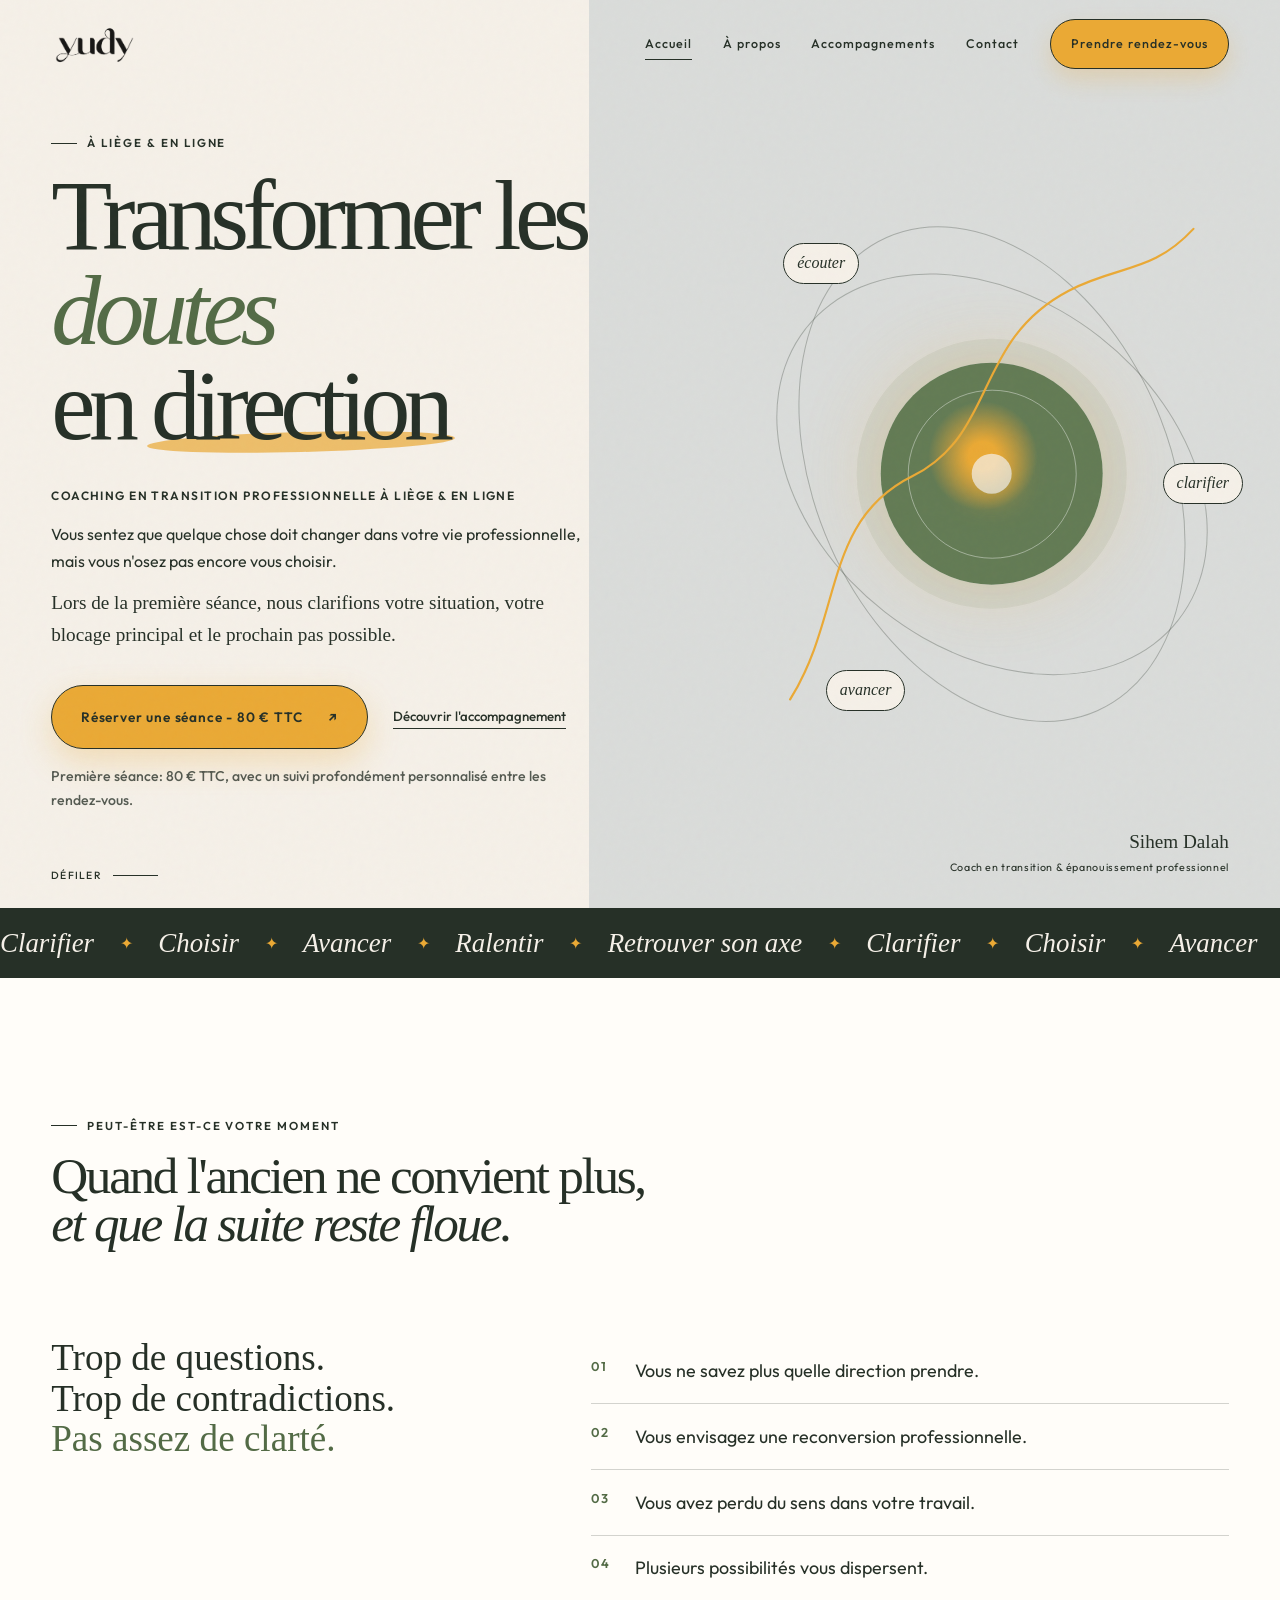
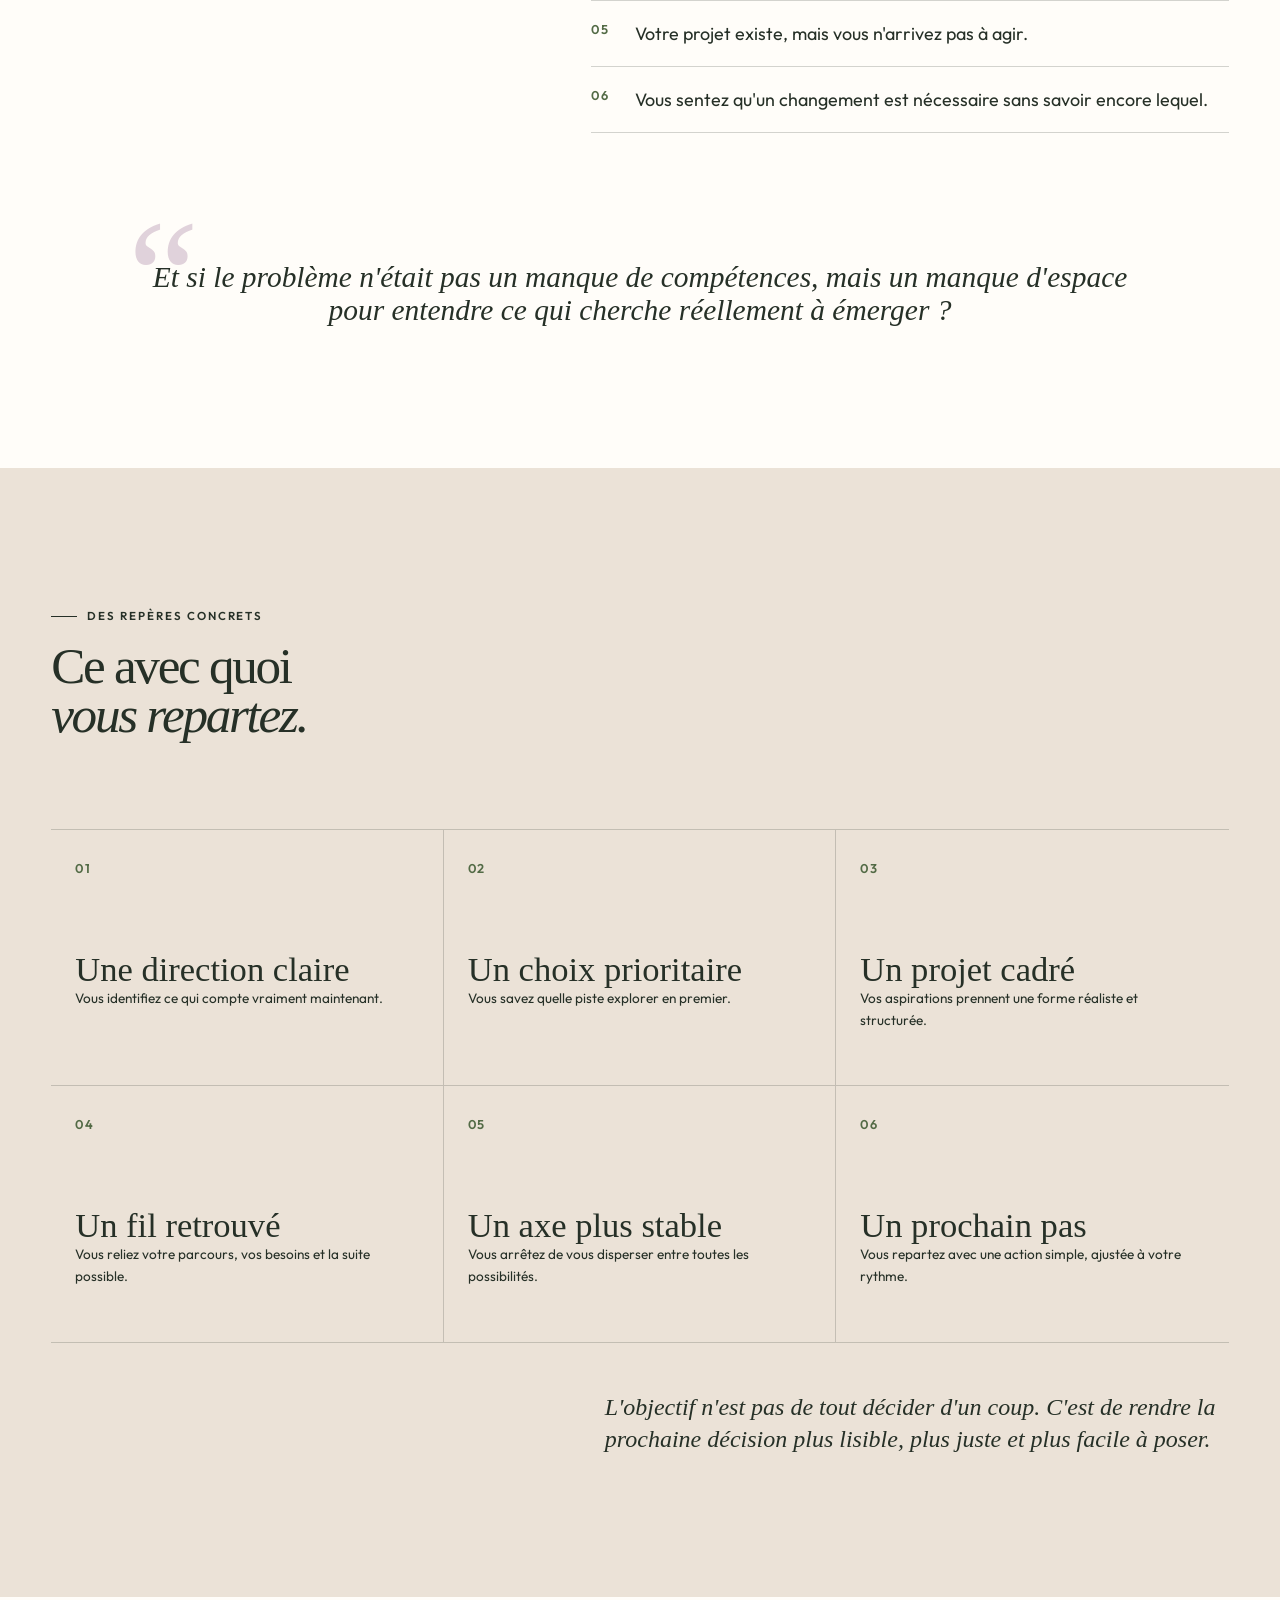
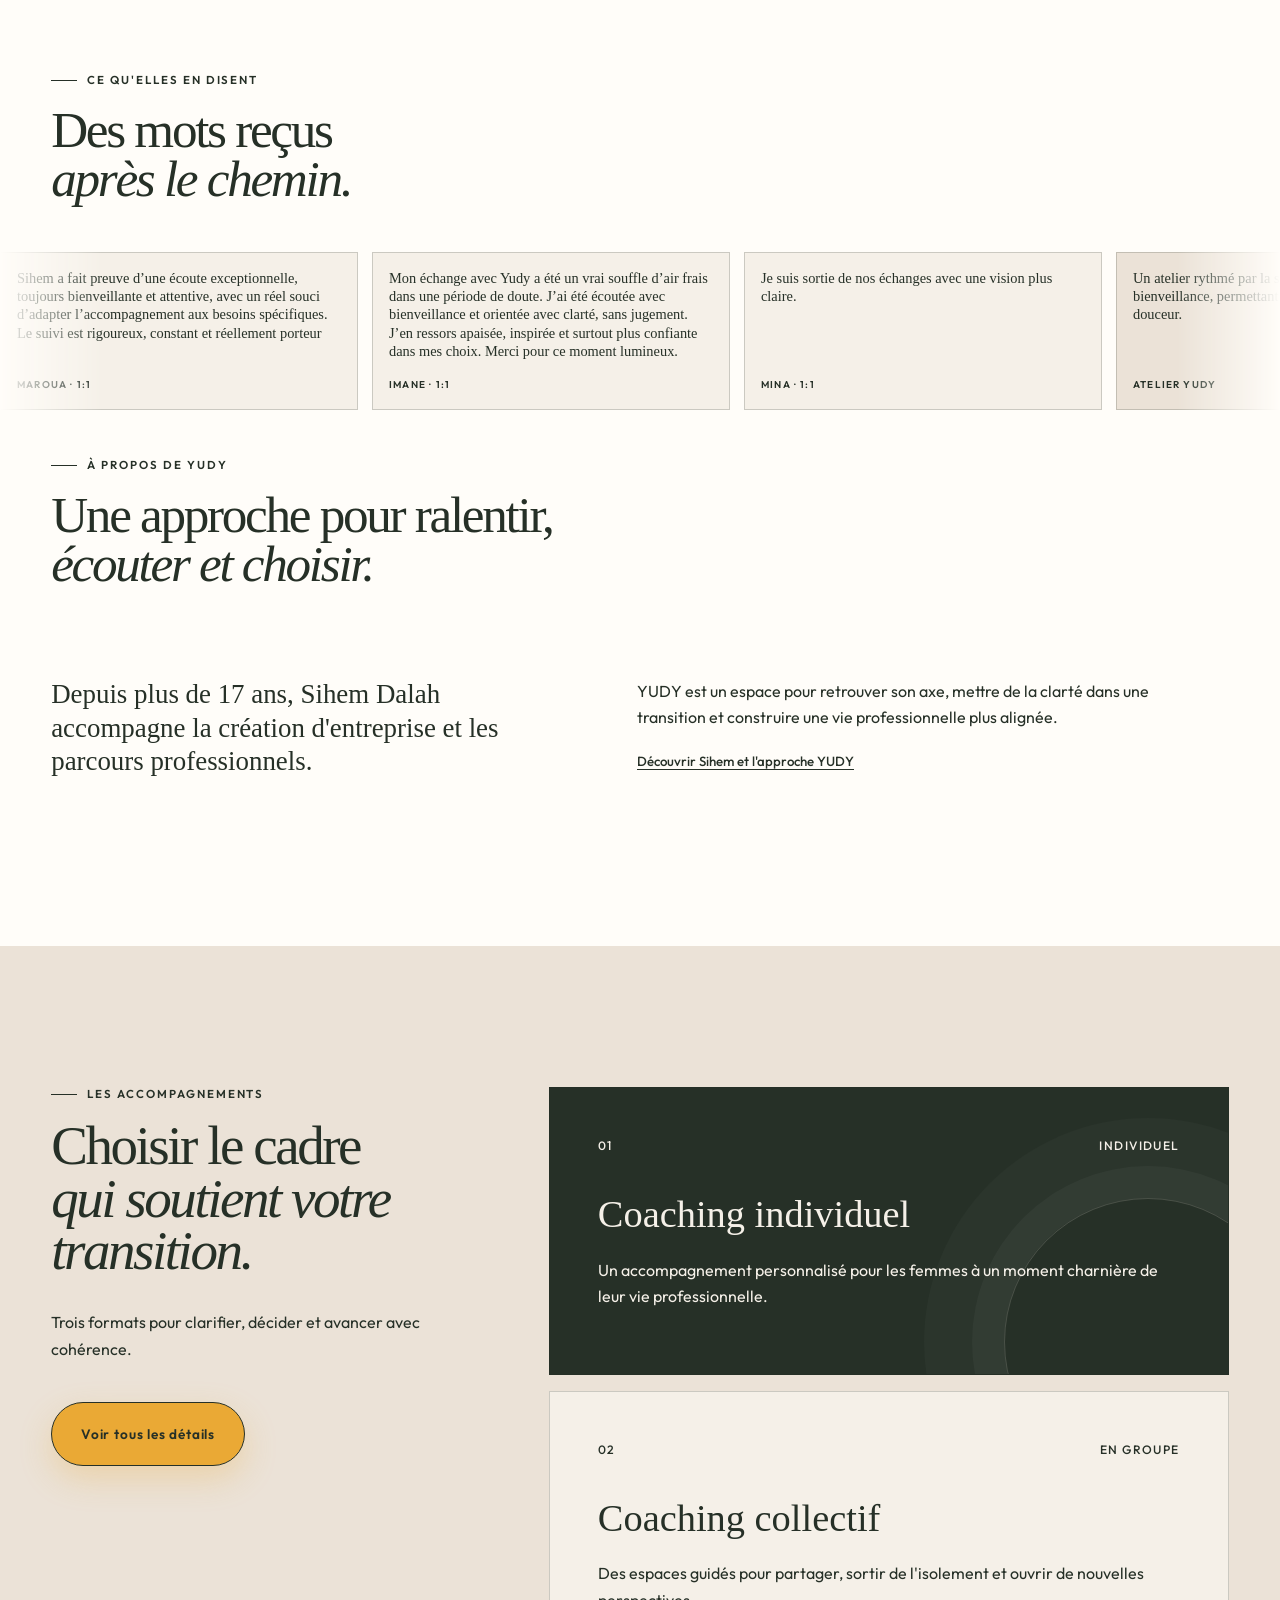
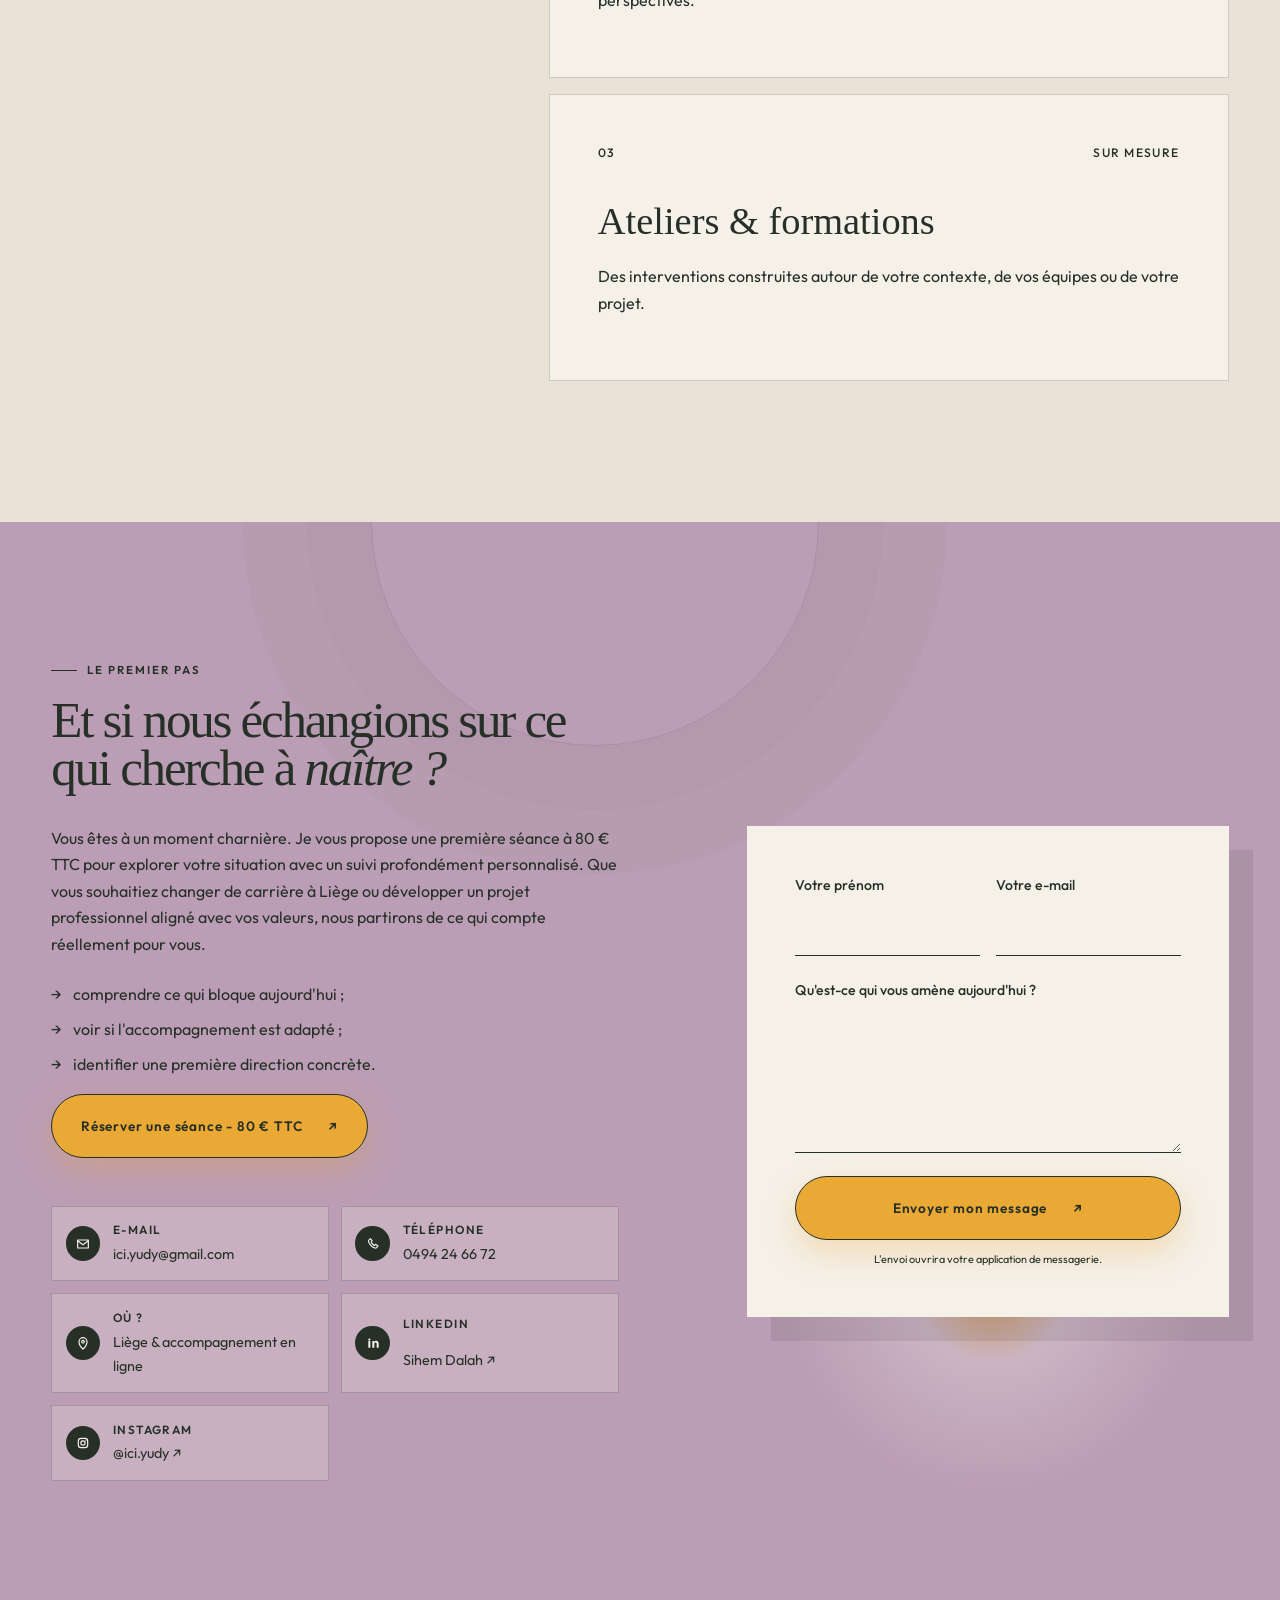
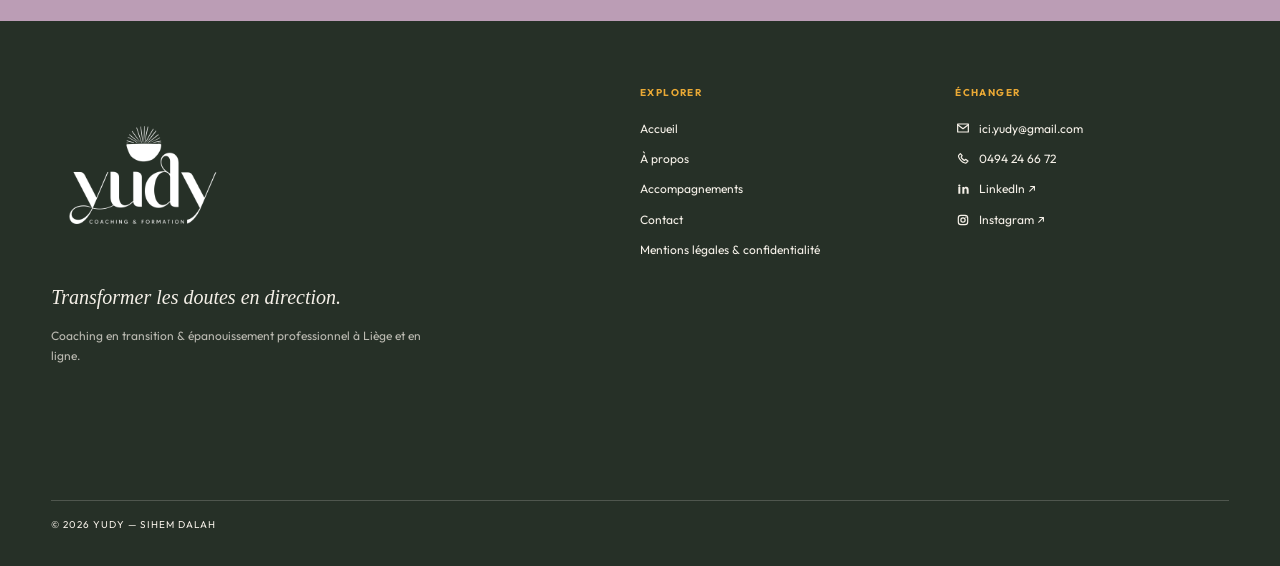
==== commit 9c2a79da: "fix: soften booking note copy" ====
--- a/index.html
+++ b/index.html
@@ -131,7 +131,7 @@
             <a class="button button-primary" href="https://calendly.com/ici-yudy/coaching-individuel-formule-brillance" target="_blank" rel="noreferrer">Réserver une séance - 80 € TTC <span aria-hidden="true">↗</span></a>
             <a class="text-link" href="accompagnements.html">Découvrir l'accompagnement</a>
           </div>
-          <p class="booking-note hero-sequence">Séance payante dès le début, avec un suivi profondément personnalisé entre les séances.</p>
+          <p class="booking-note hero-sequence">Première séance: 80 € TTC, avec un suivi profondément personnalisé entre les rendez-vous.</p>
         </div>
 
         <div class="hero-visual hero-sequence" data-parallax aria-hidden="true">
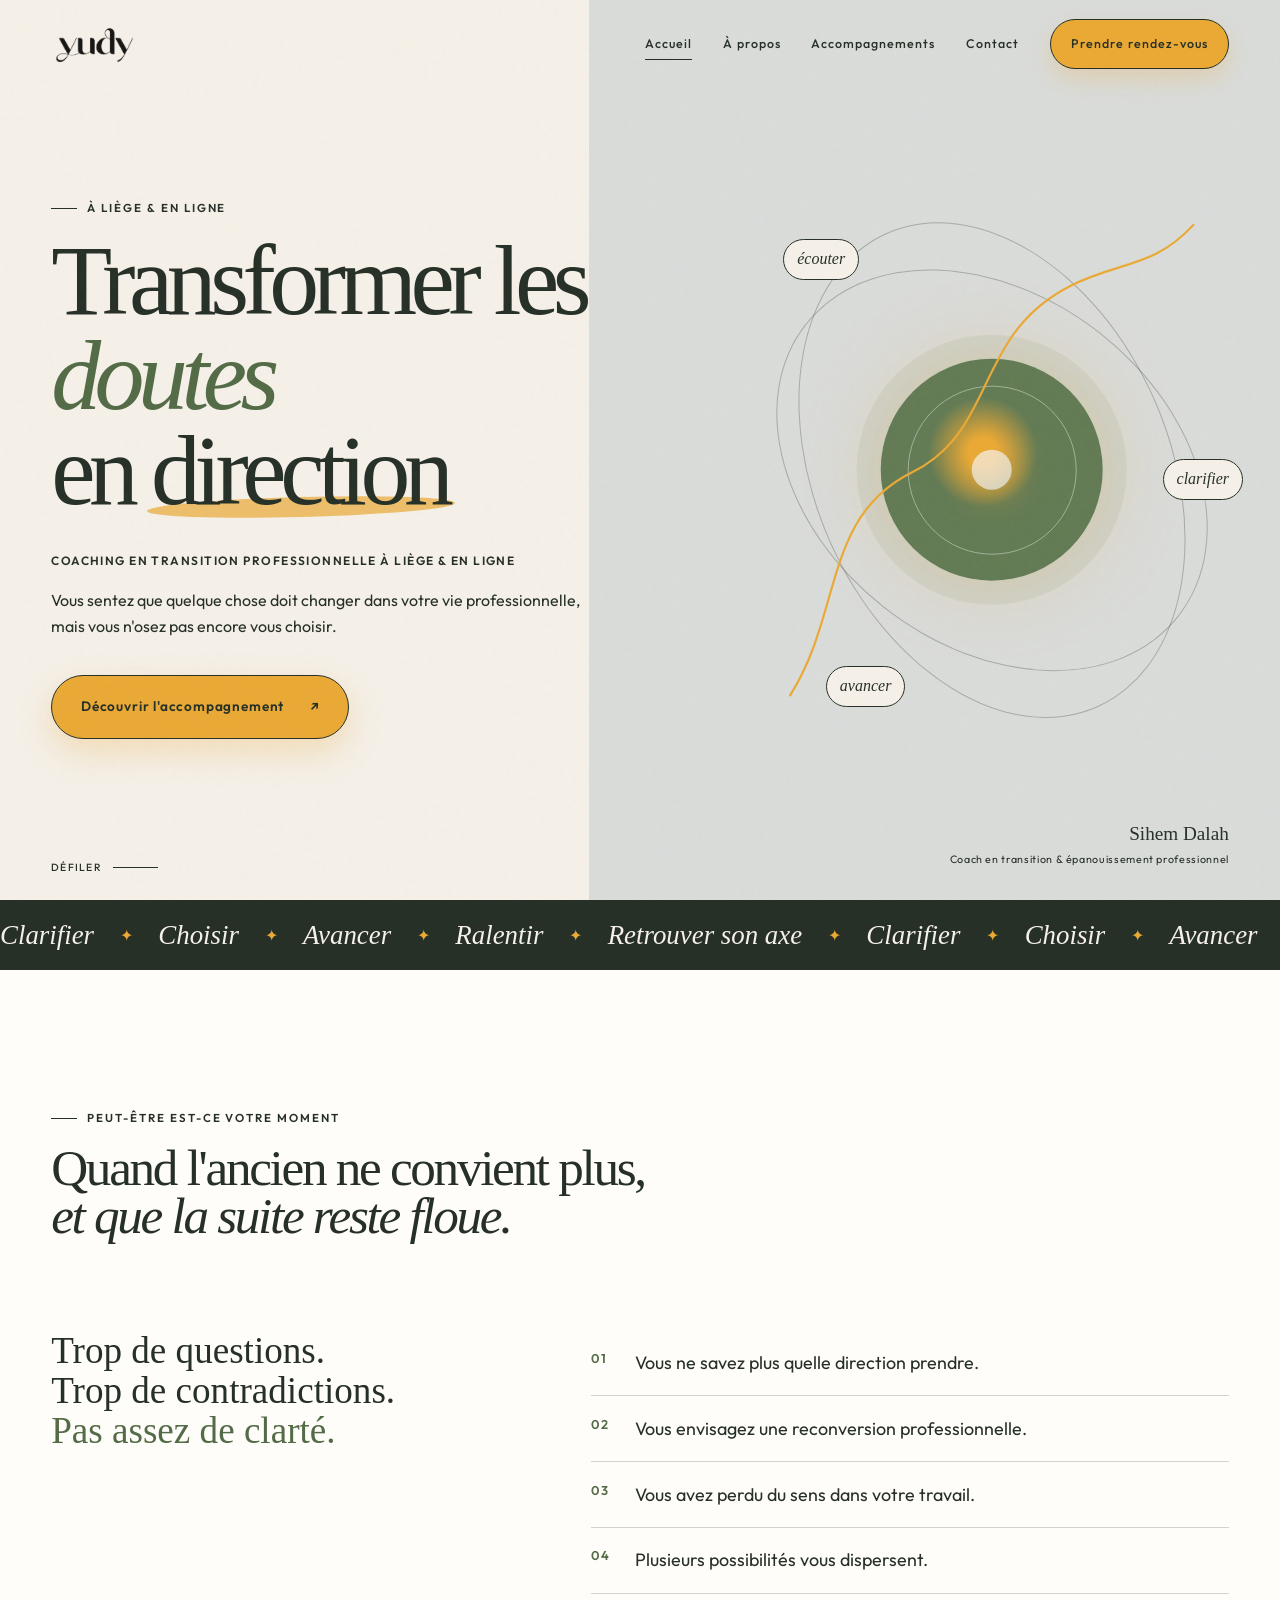
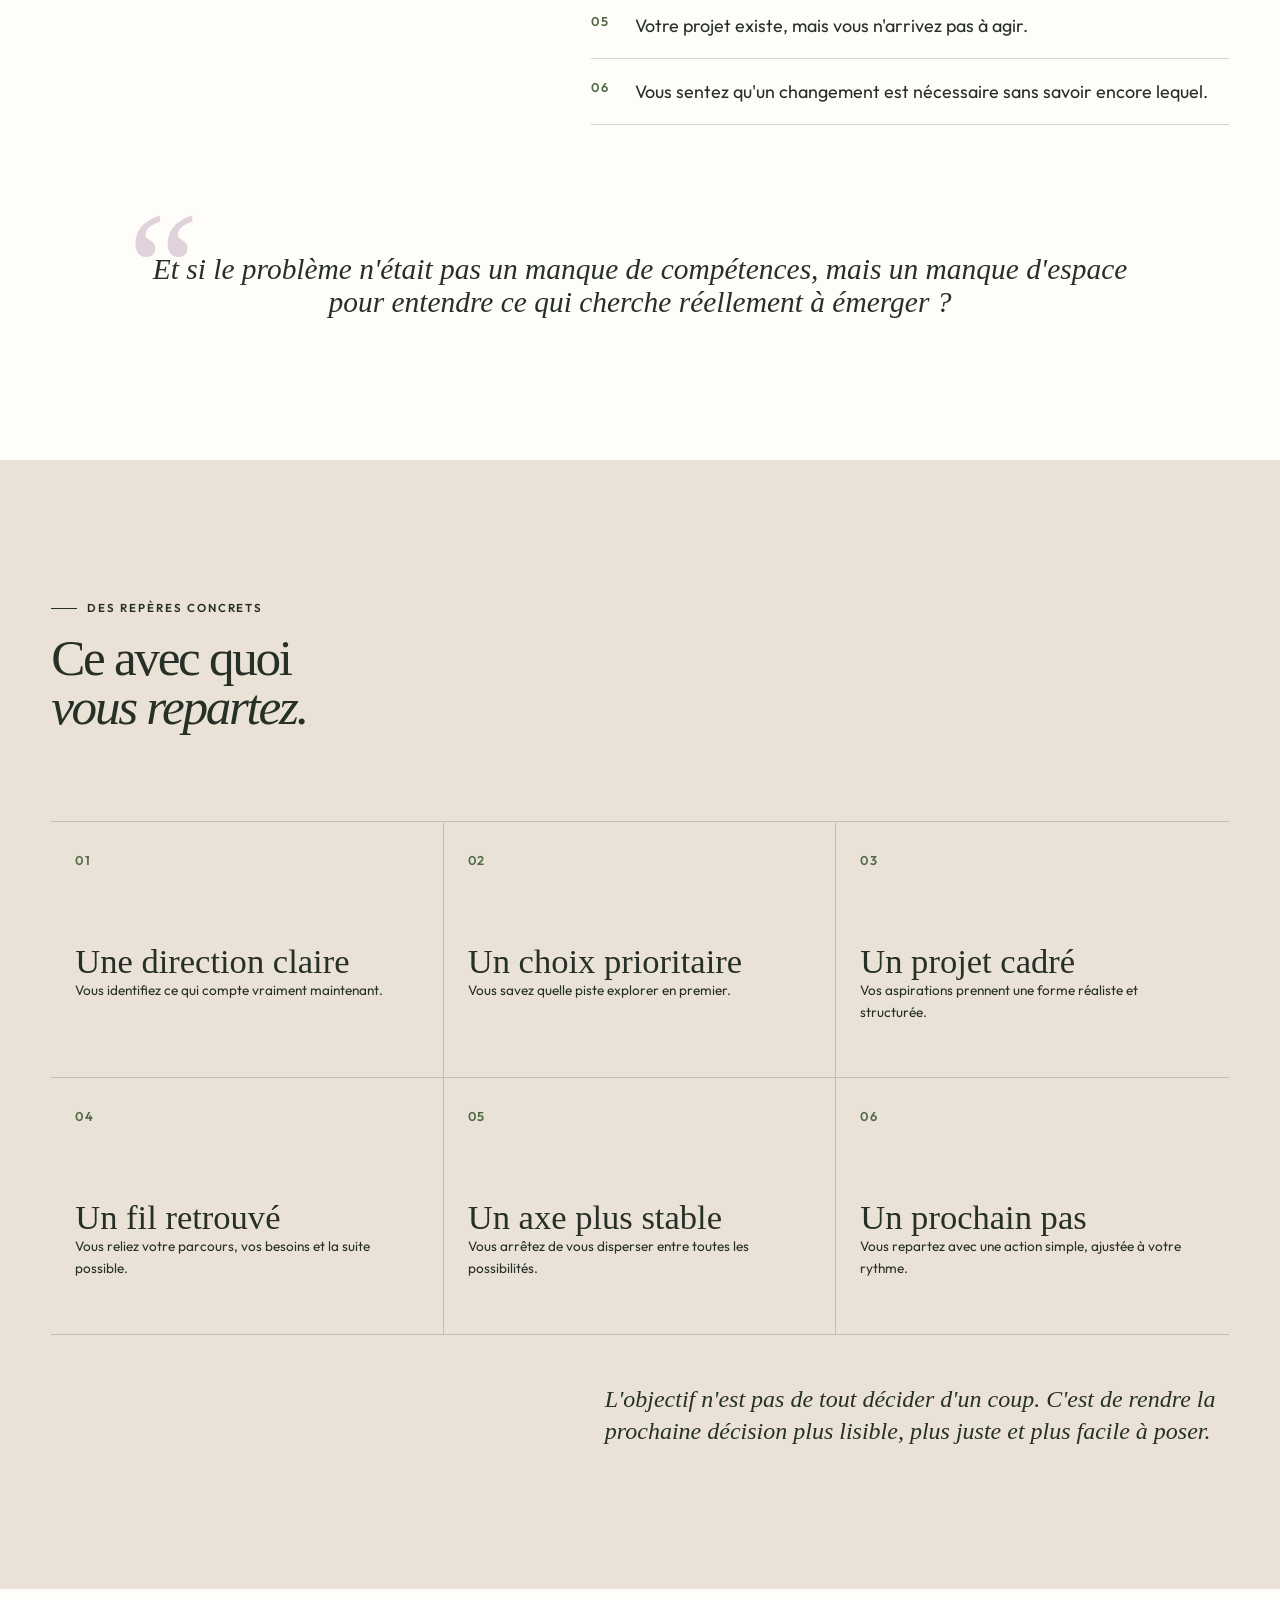
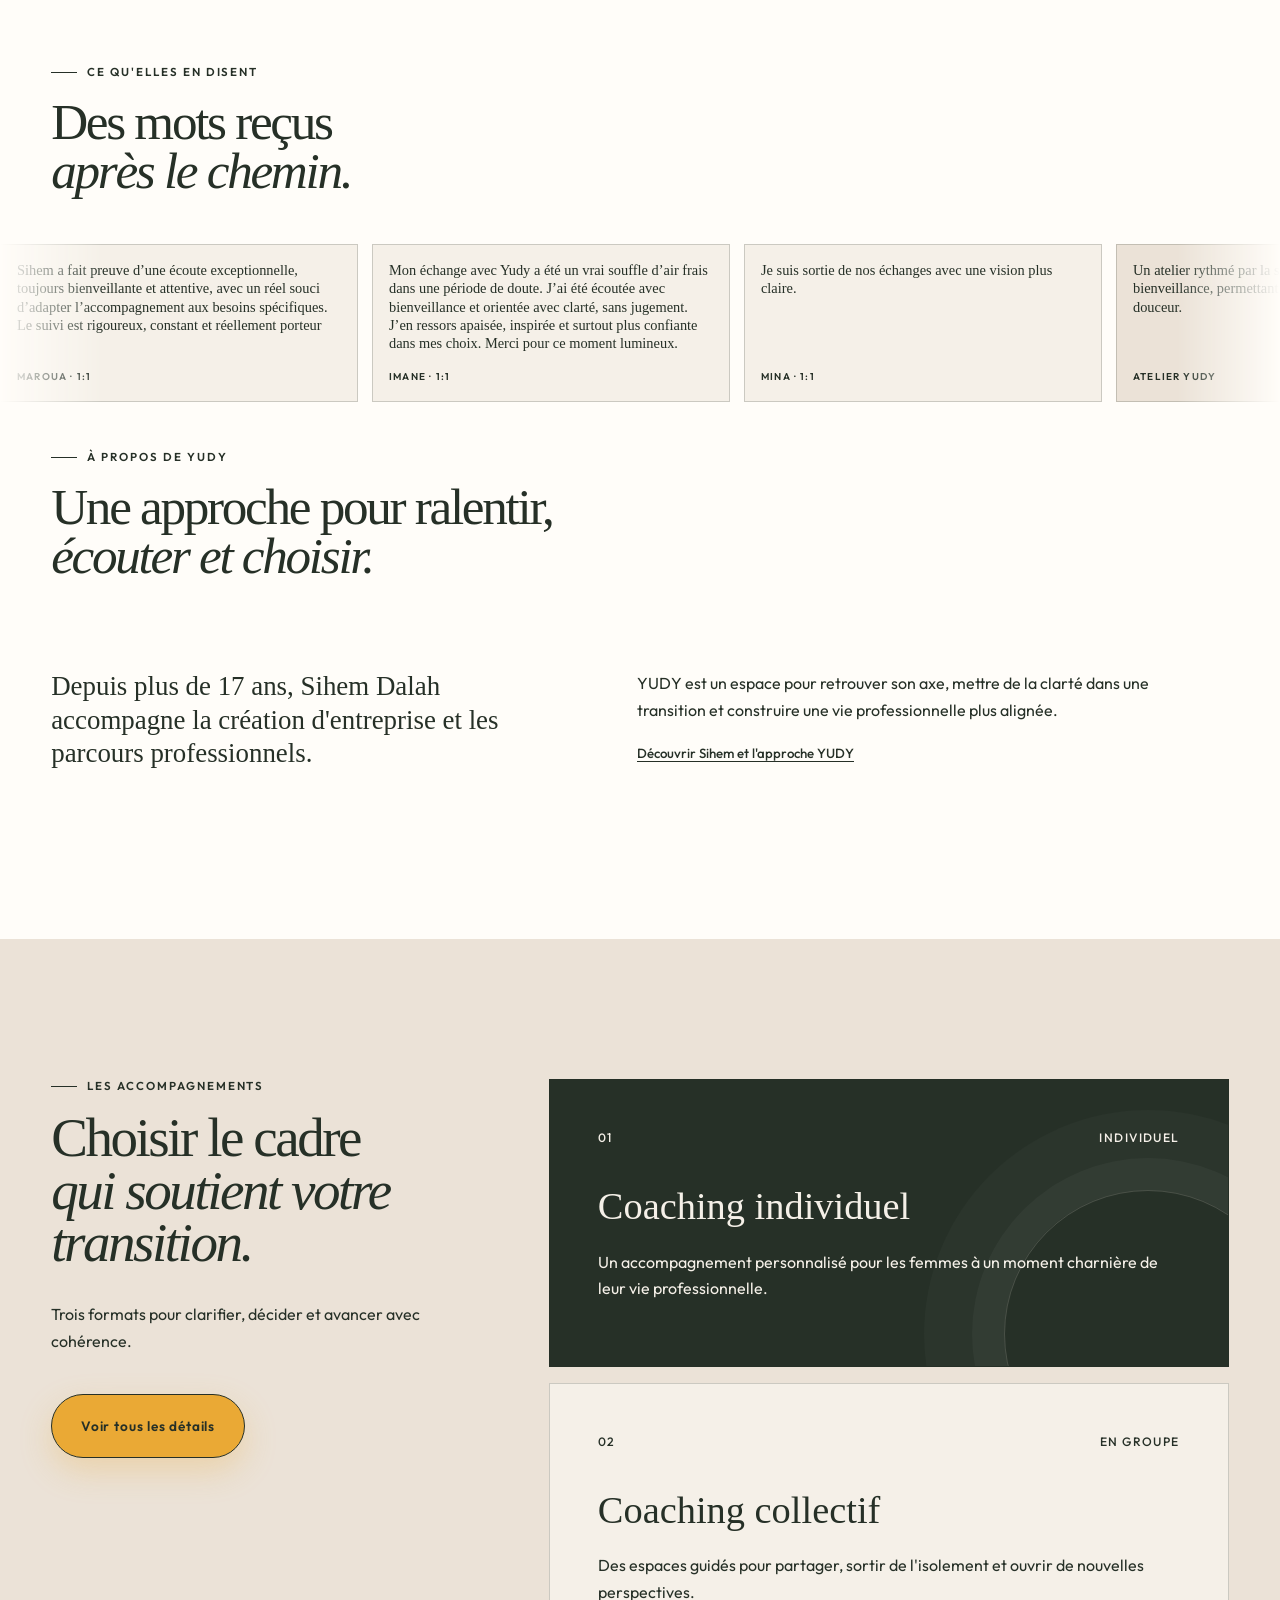
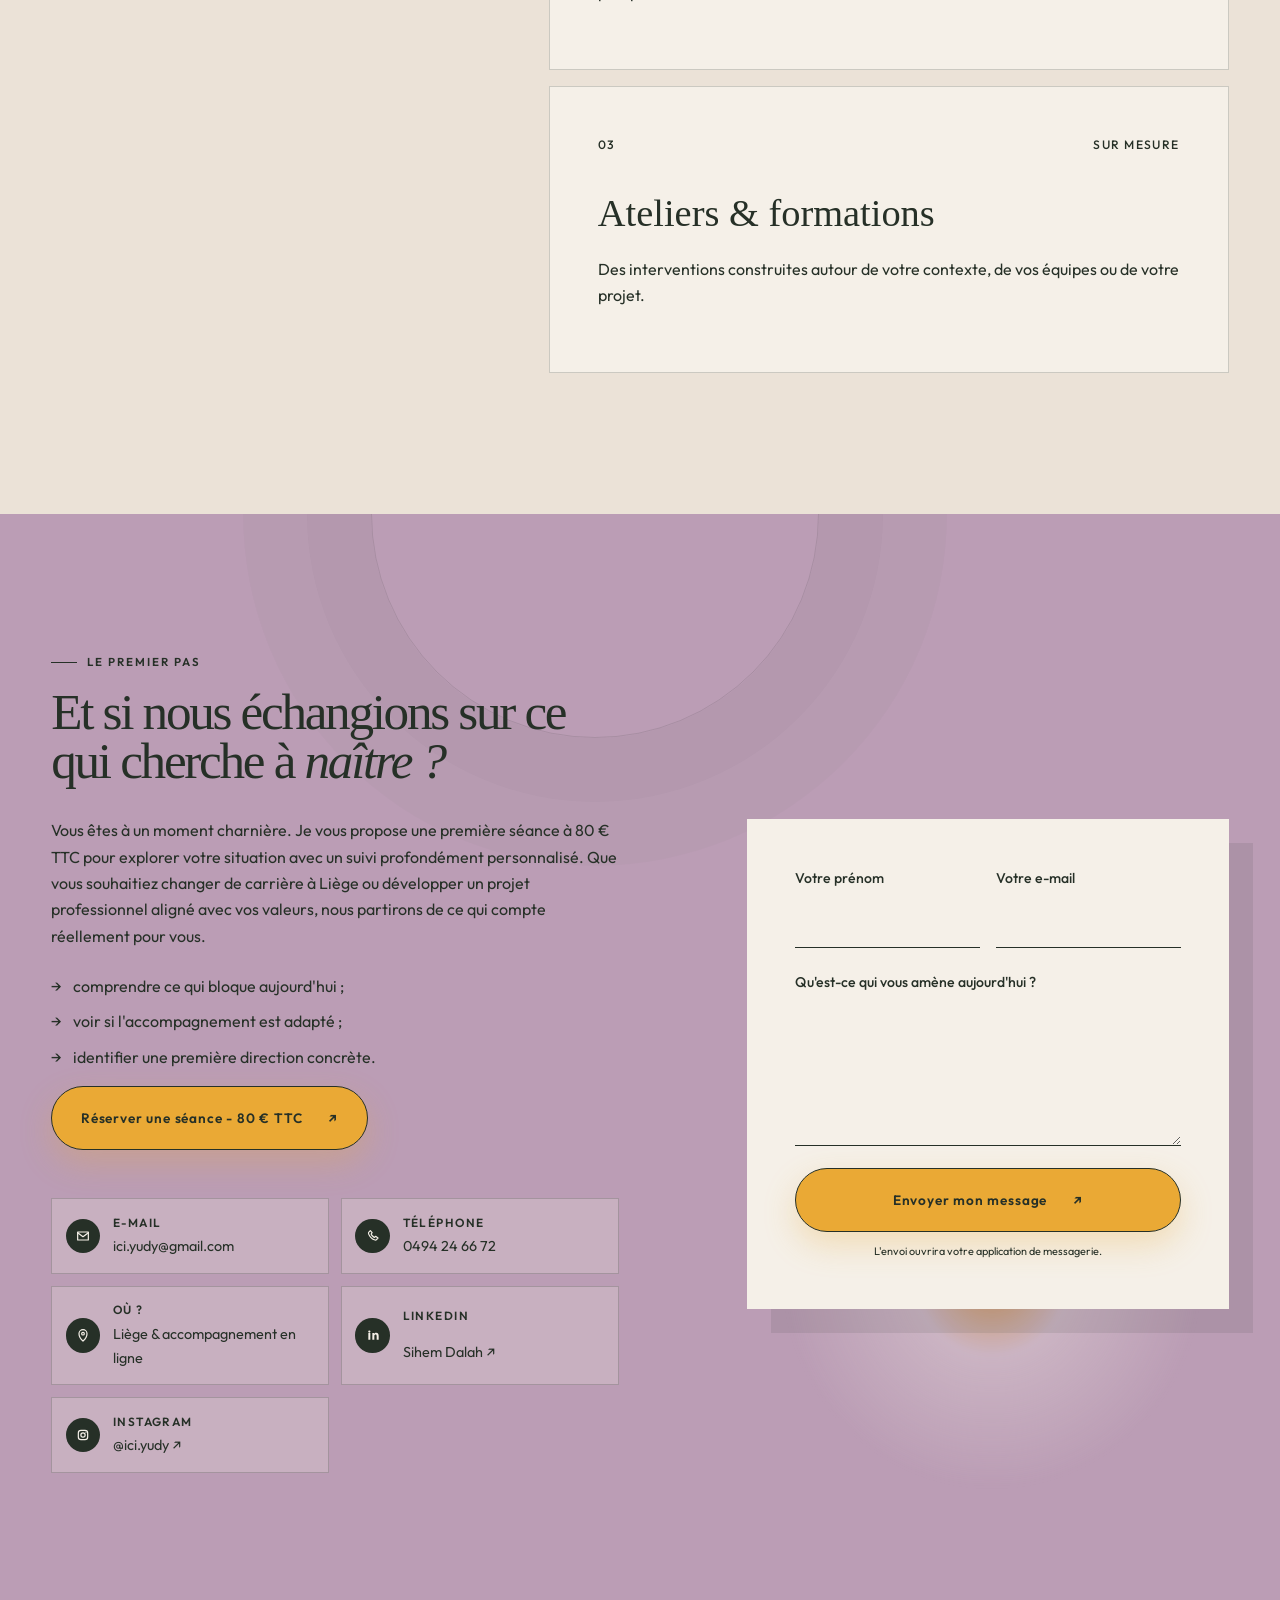
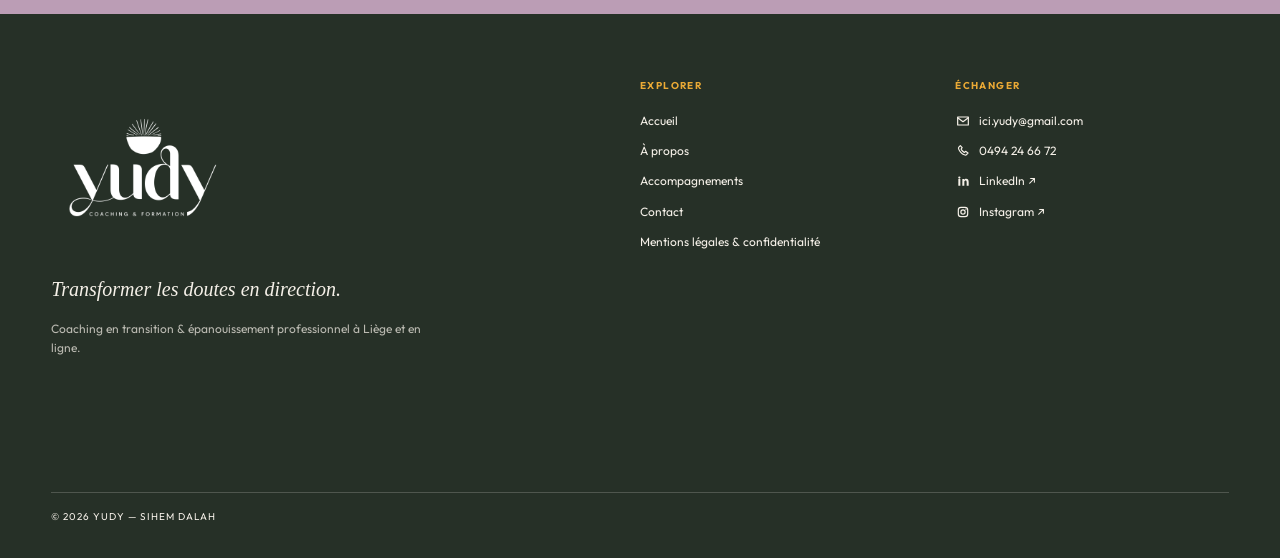
==== commit 976001c0: "fix: Soften homepage booking CTA" ====
--- a/index.html
+++ b/index.html
@@ -125,13 +125,10 @@
           <p class="hero-intro hero-sequence">
             Vous sentez que quelque chose doit changer dans votre vie professionnelle,
             mais vous n'osez pas encore vous choisir.
-            <strong>Lors de la première séance, nous clarifions votre situation, votre blocage principal et le prochain pas possible.</strong>
           </p>
           <div class="hero-actions hero-sequence">
-            <a class="button button-primary" href="https://calendly.com/ici-yudy/coaching-individuel-formule-brillance" target="_blank" rel="noreferrer">Réserver une séance - 80 € TTC <span aria-hidden="true">↗</span></a>
-            <a class="text-link" href="accompagnements.html">Découvrir l'accompagnement</a>
-          </div>
-          <p class="booking-note hero-sequence">Première séance: 80 € TTC, avec un suivi profondément personnalisé entre les rendez-vous.</p>
+            <a class="button button-primary" href="accompagnements.html">Découvrir l'accompagnement <span aria-hidden="true">↗</span></a>
+          </div>
         </div>
 
         <div class="hero-visual hero-sequence" data-parallax aria-hidden="true">
--- a/styles.css
+++ b/styles.css
@@ -590,14 +590,6 @@
   gap: 1.6rem;
 }
 
-.booking-note {
-  max-width: 31rem;
-  margin: 1rem 0 0;
-  font-size: 0.88rem;
-  font-weight: 500;
-  color: rgba(38, 48, 39, 0.78);
-}
-
 .nav-social a {
   display: inline-flex;
   align-items: center;
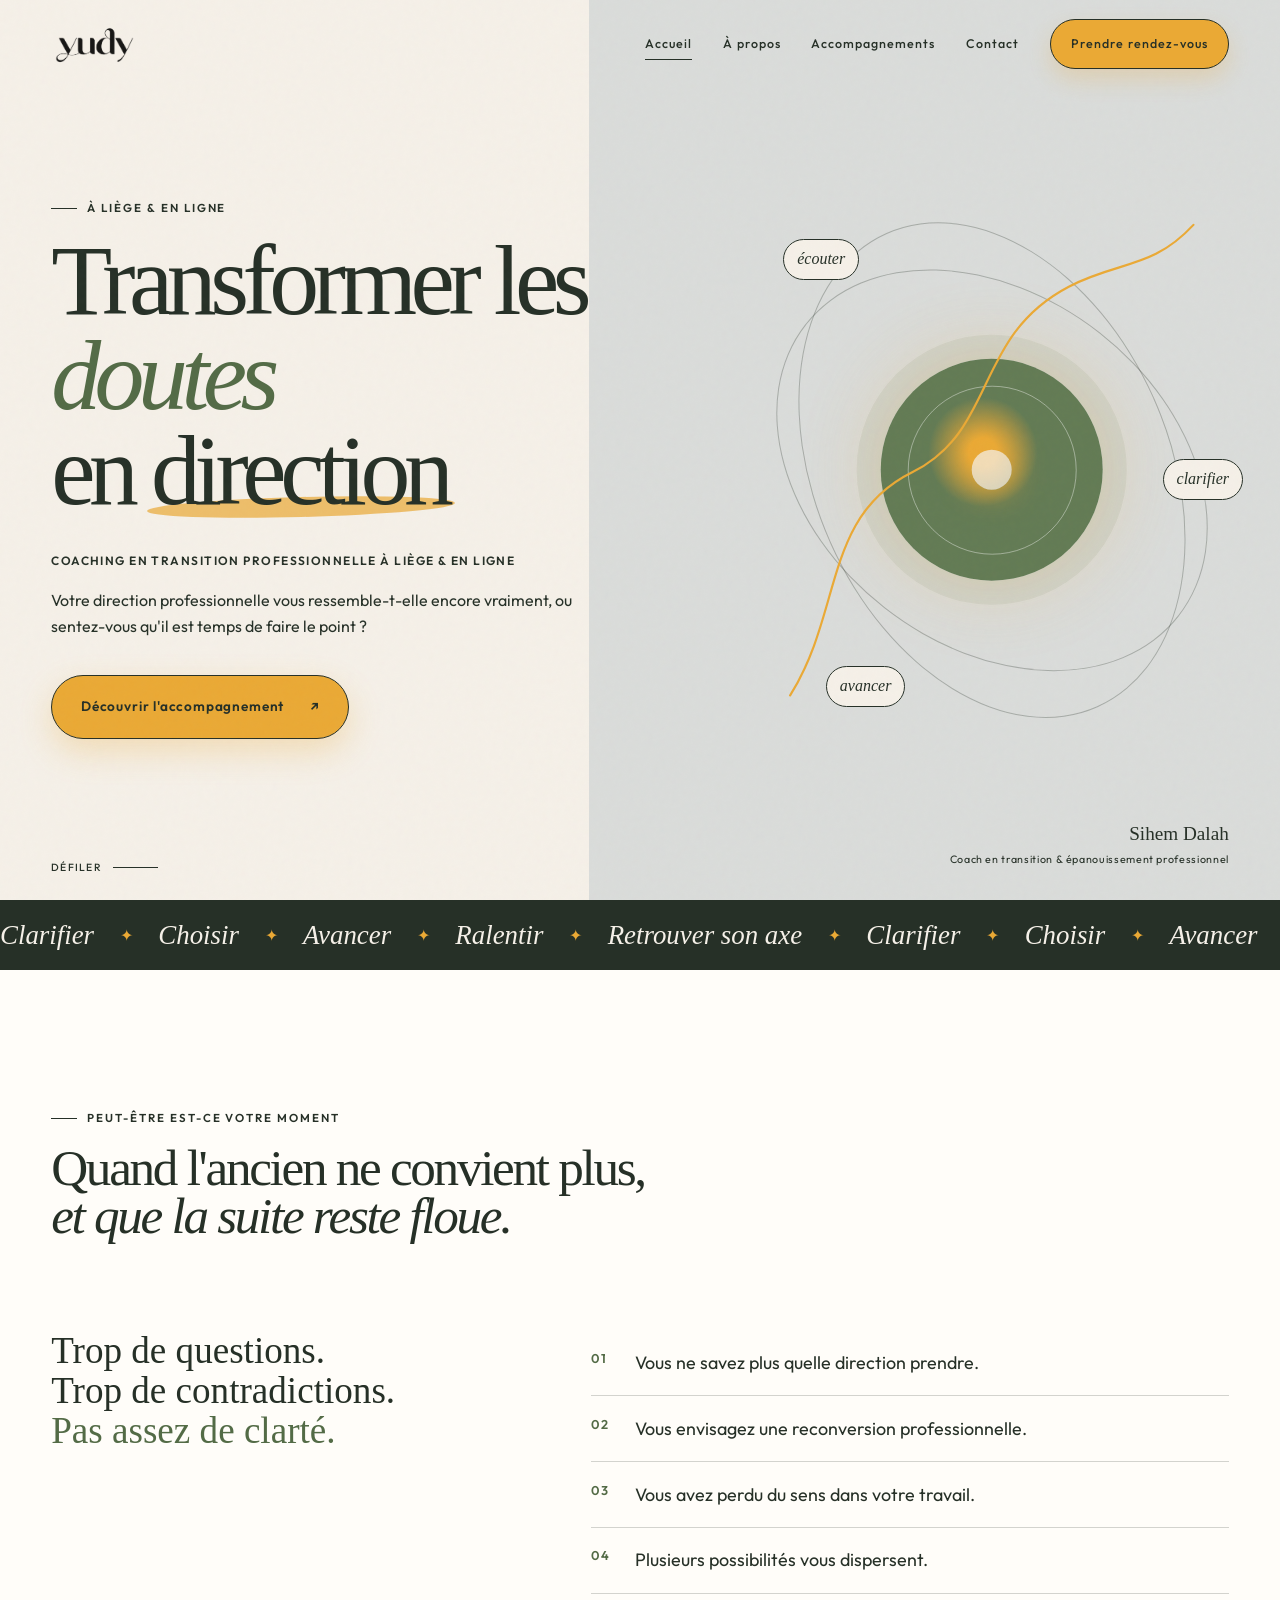
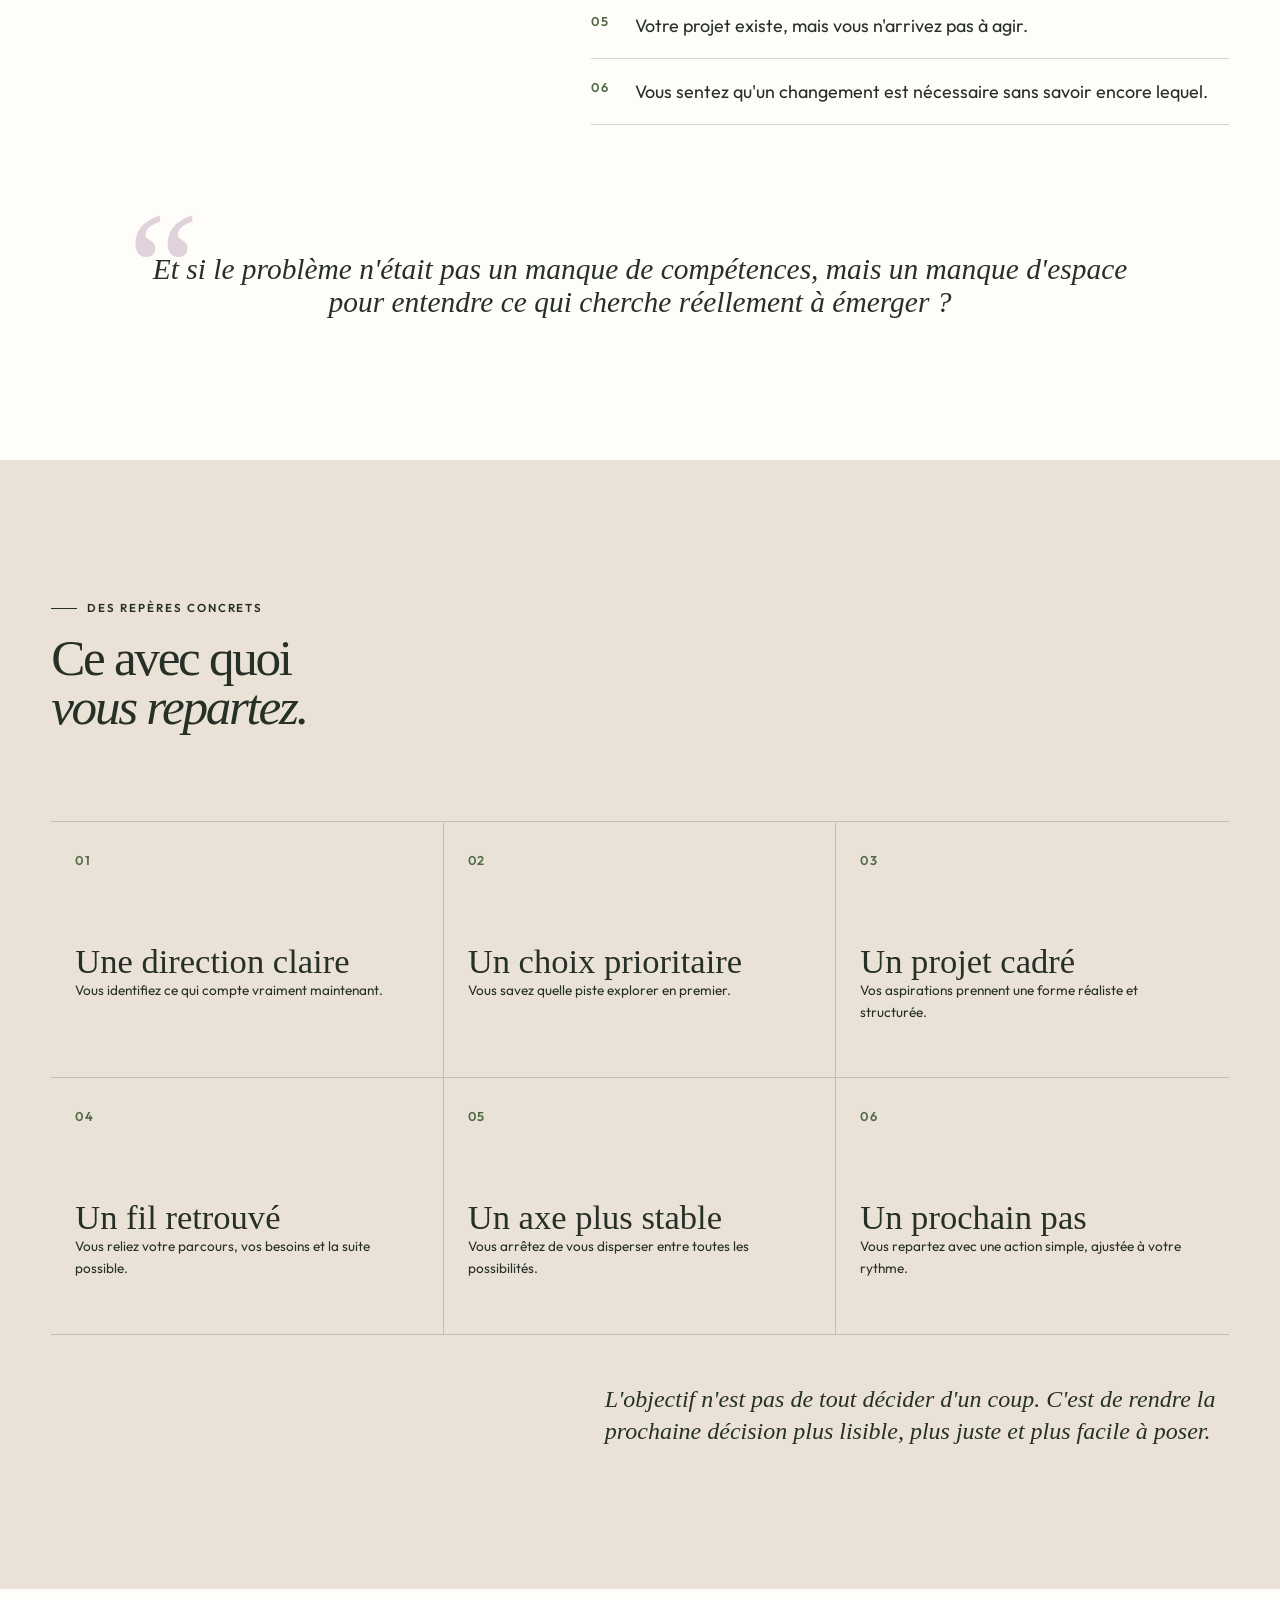
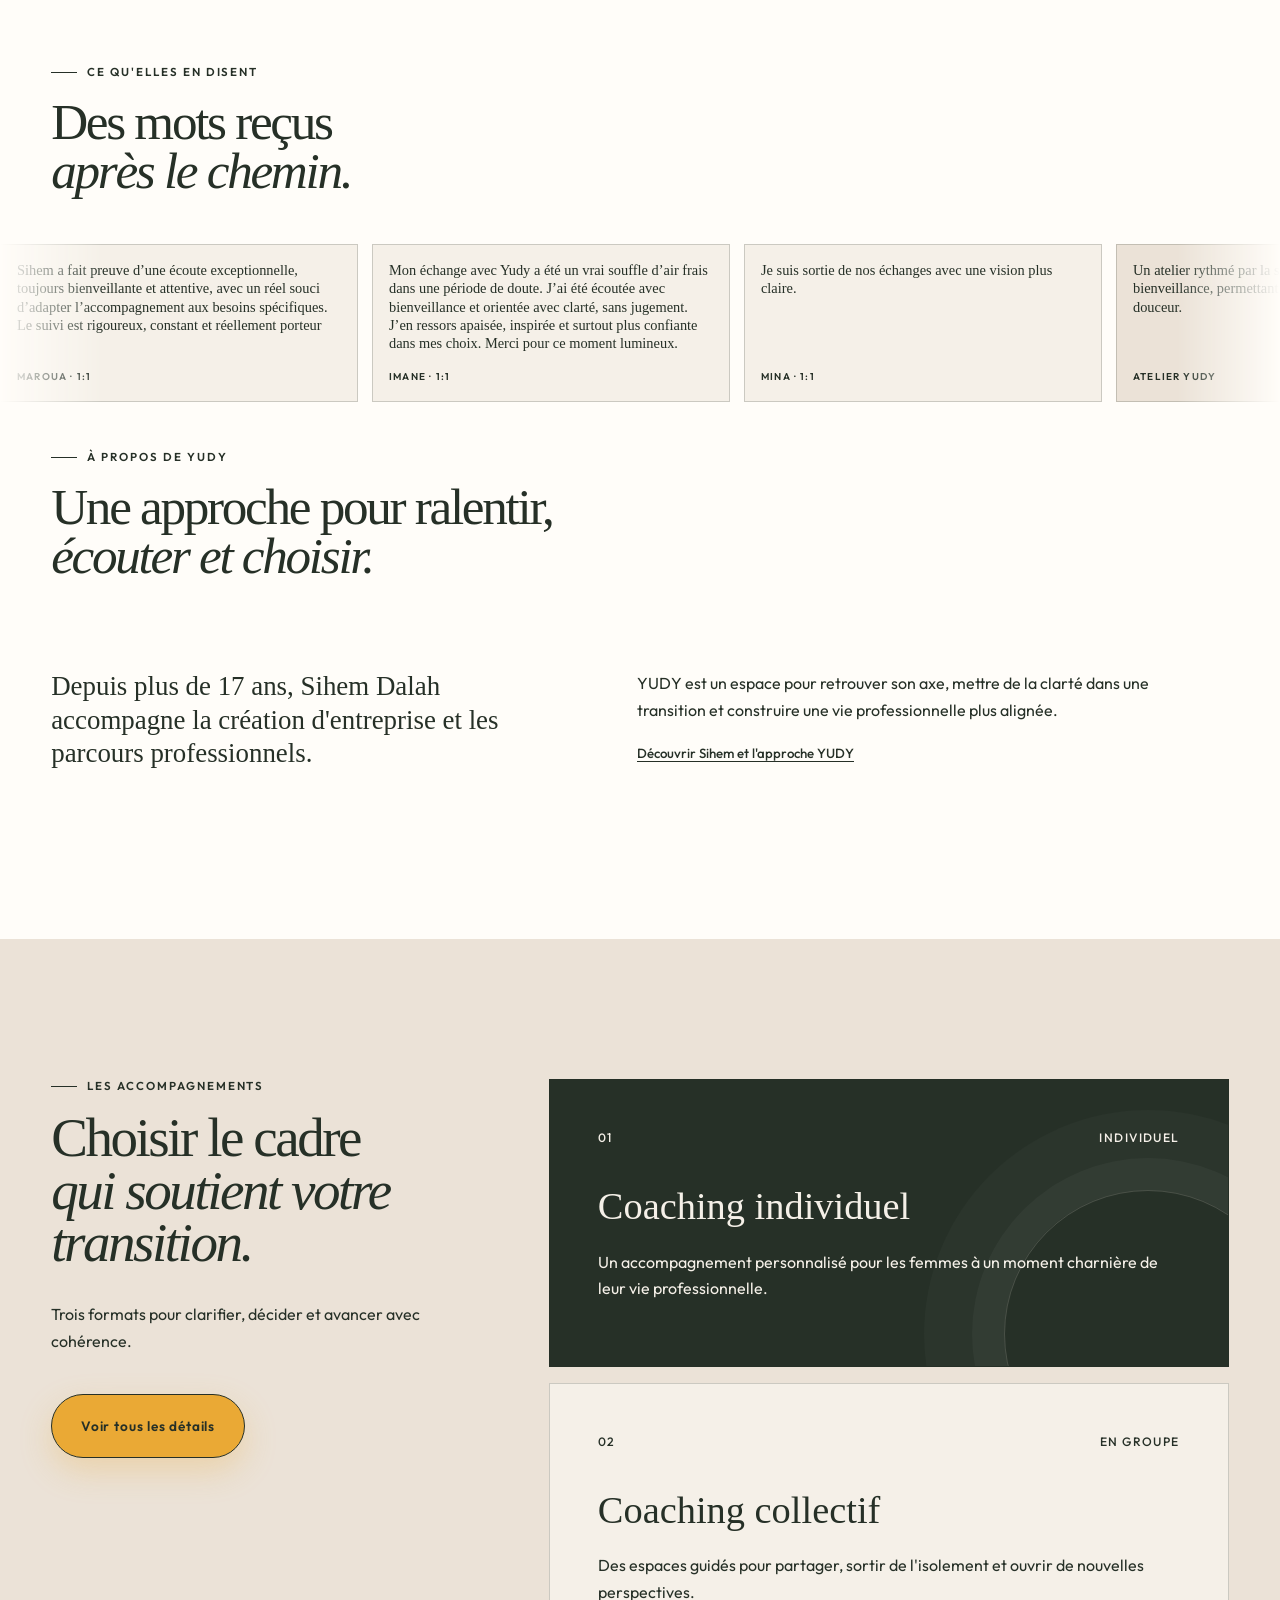
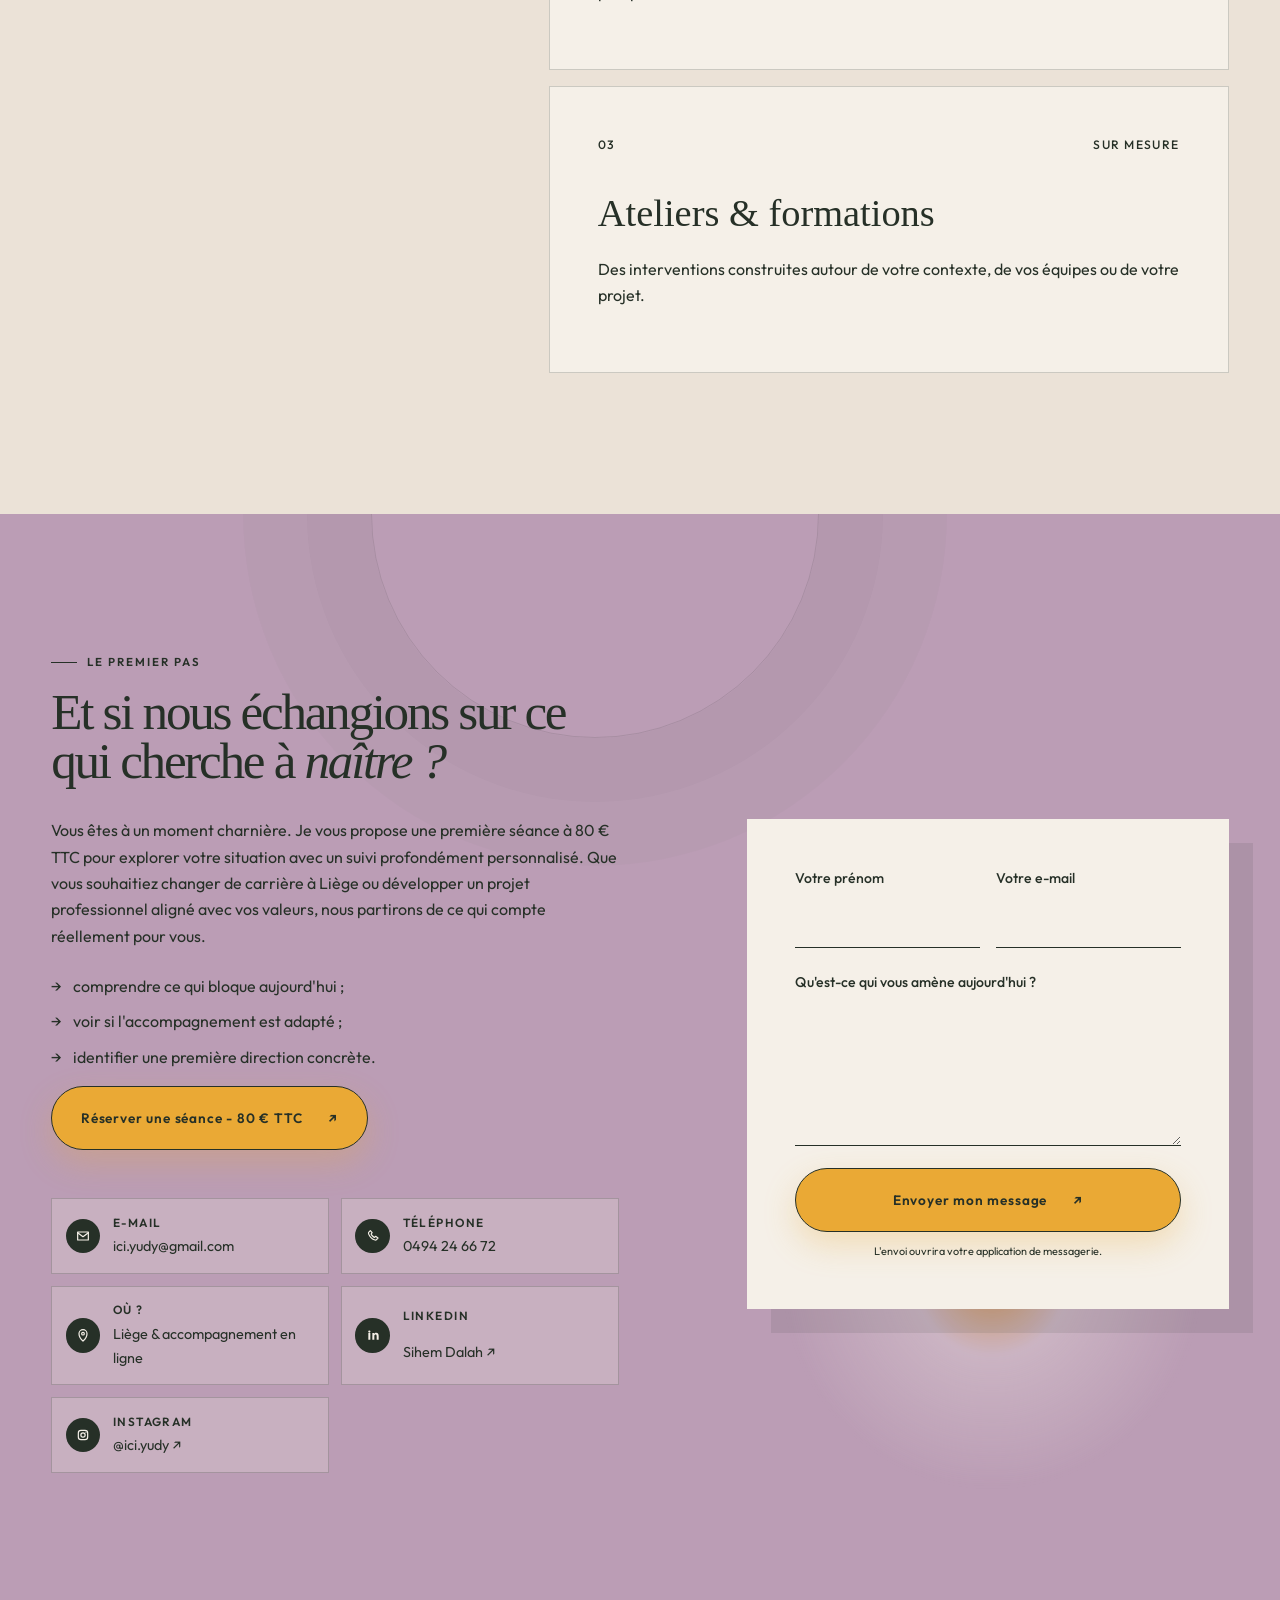
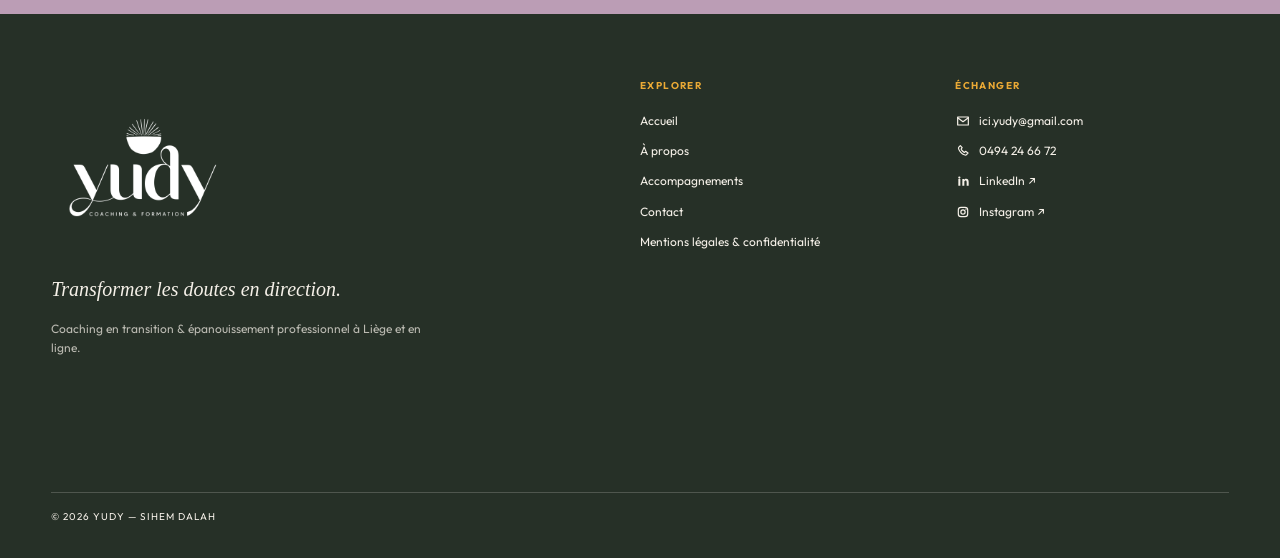
==== commit d070b6d1: "fix: refine homepage hero question" ====
--- a/index.html
+++ b/index.html
@@ -123,8 +123,8 @@
           </h1>
           <p class="hero-baseline hero-sequence">Coaching en transition professionnelle à Liège &amp; en ligne</p>
           <p class="hero-intro hero-sequence">
-            Vous sentez que quelque chose doit changer dans votre vie professionnelle,
-            mais vous n'osez pas encore vous choisir.
+            Votre direction professionnelle vous ressemble-t-elle encore vraiment,
+            ou sentez-vous qu'il est temps de faire le point ?
           </p>
           <div class="hero-actions hero-sequence">
             <a class="button button-primary" href="accompagnements.html">Découvrir l'accompagnement <span aria-hidden="true">↗</span></a>
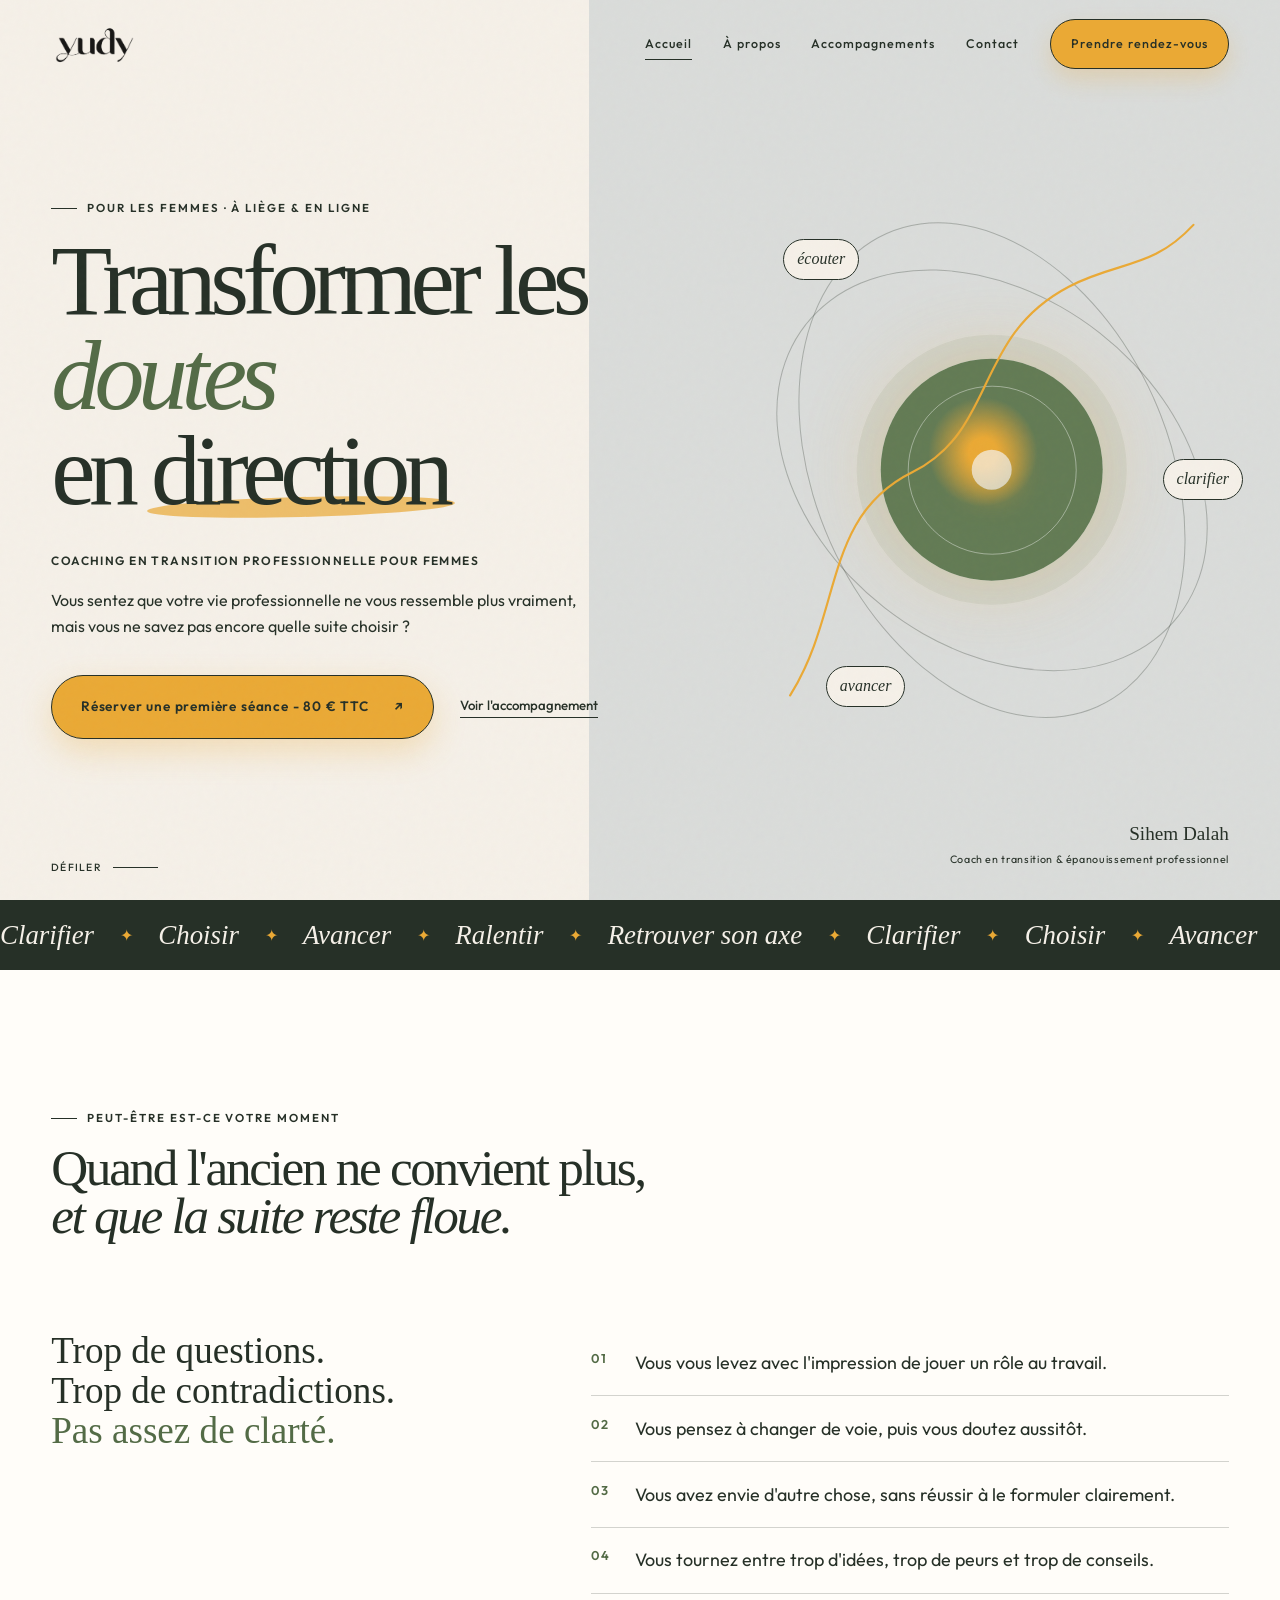
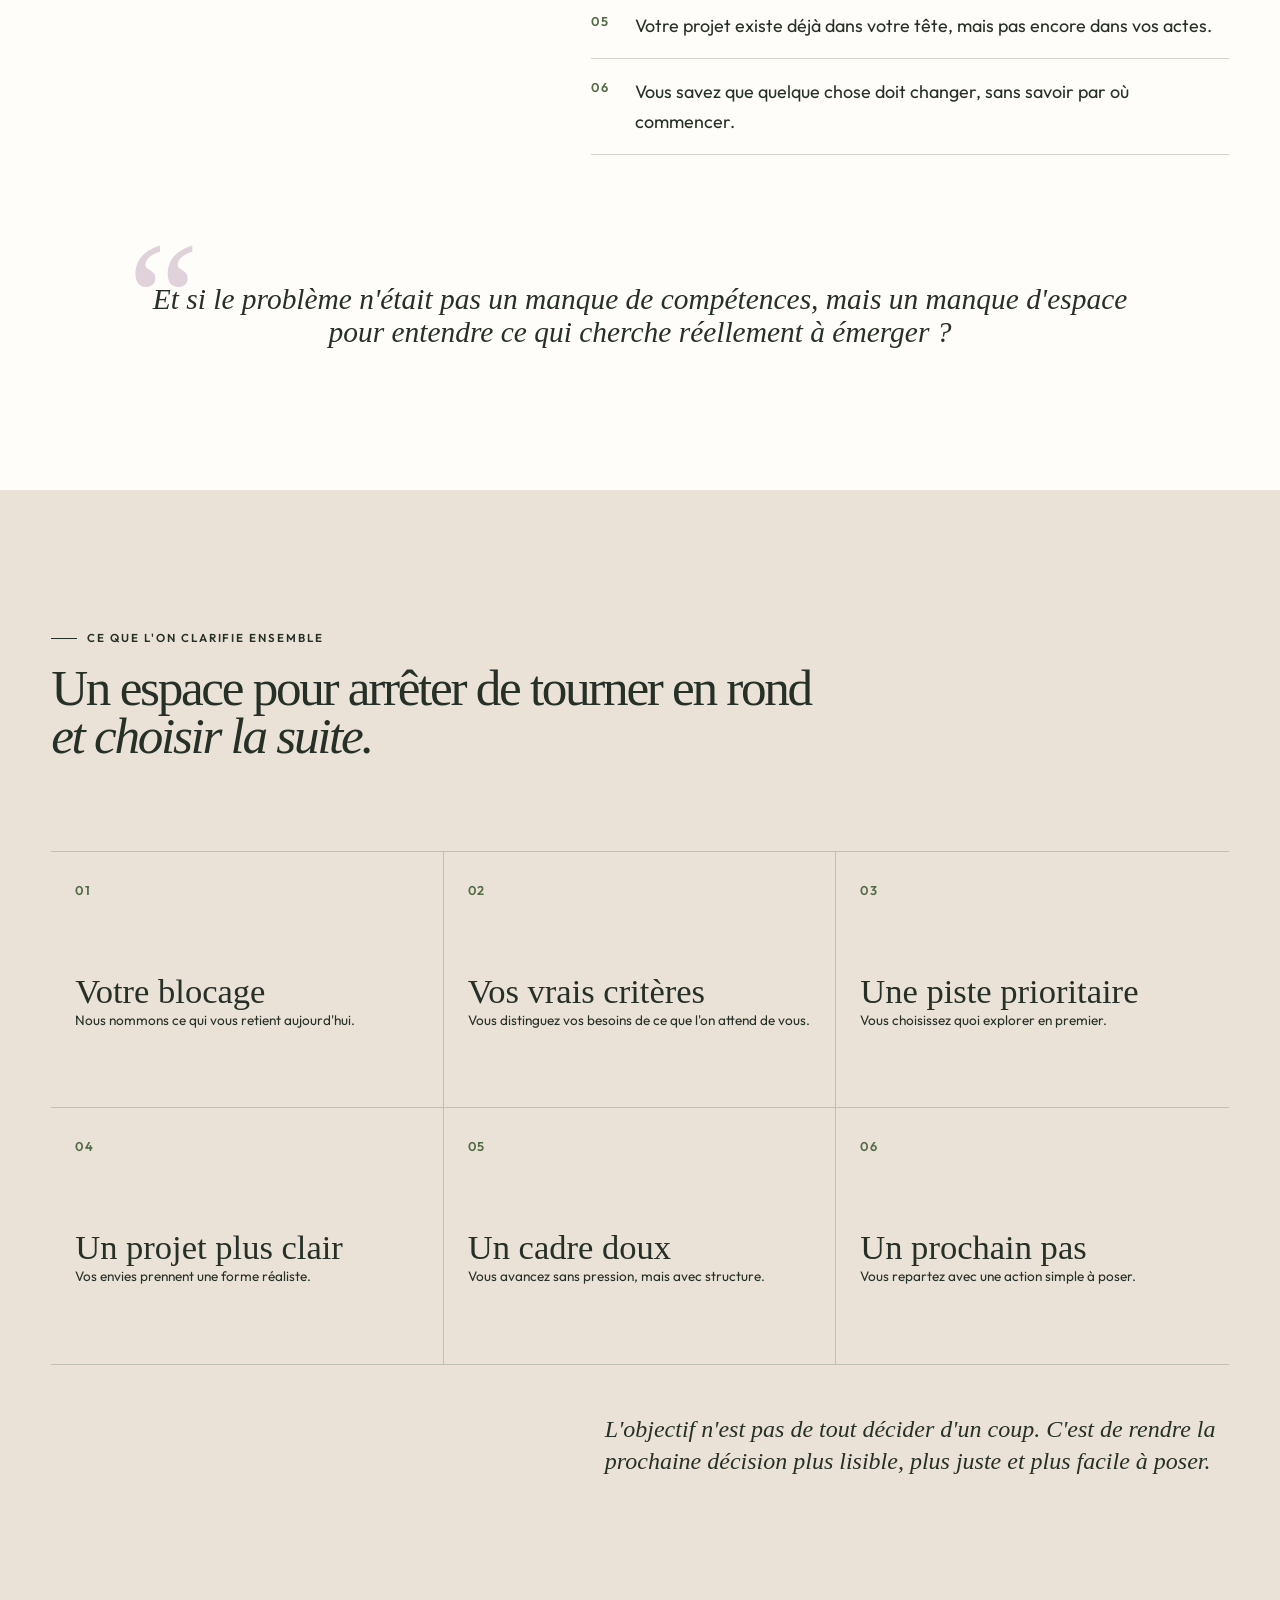
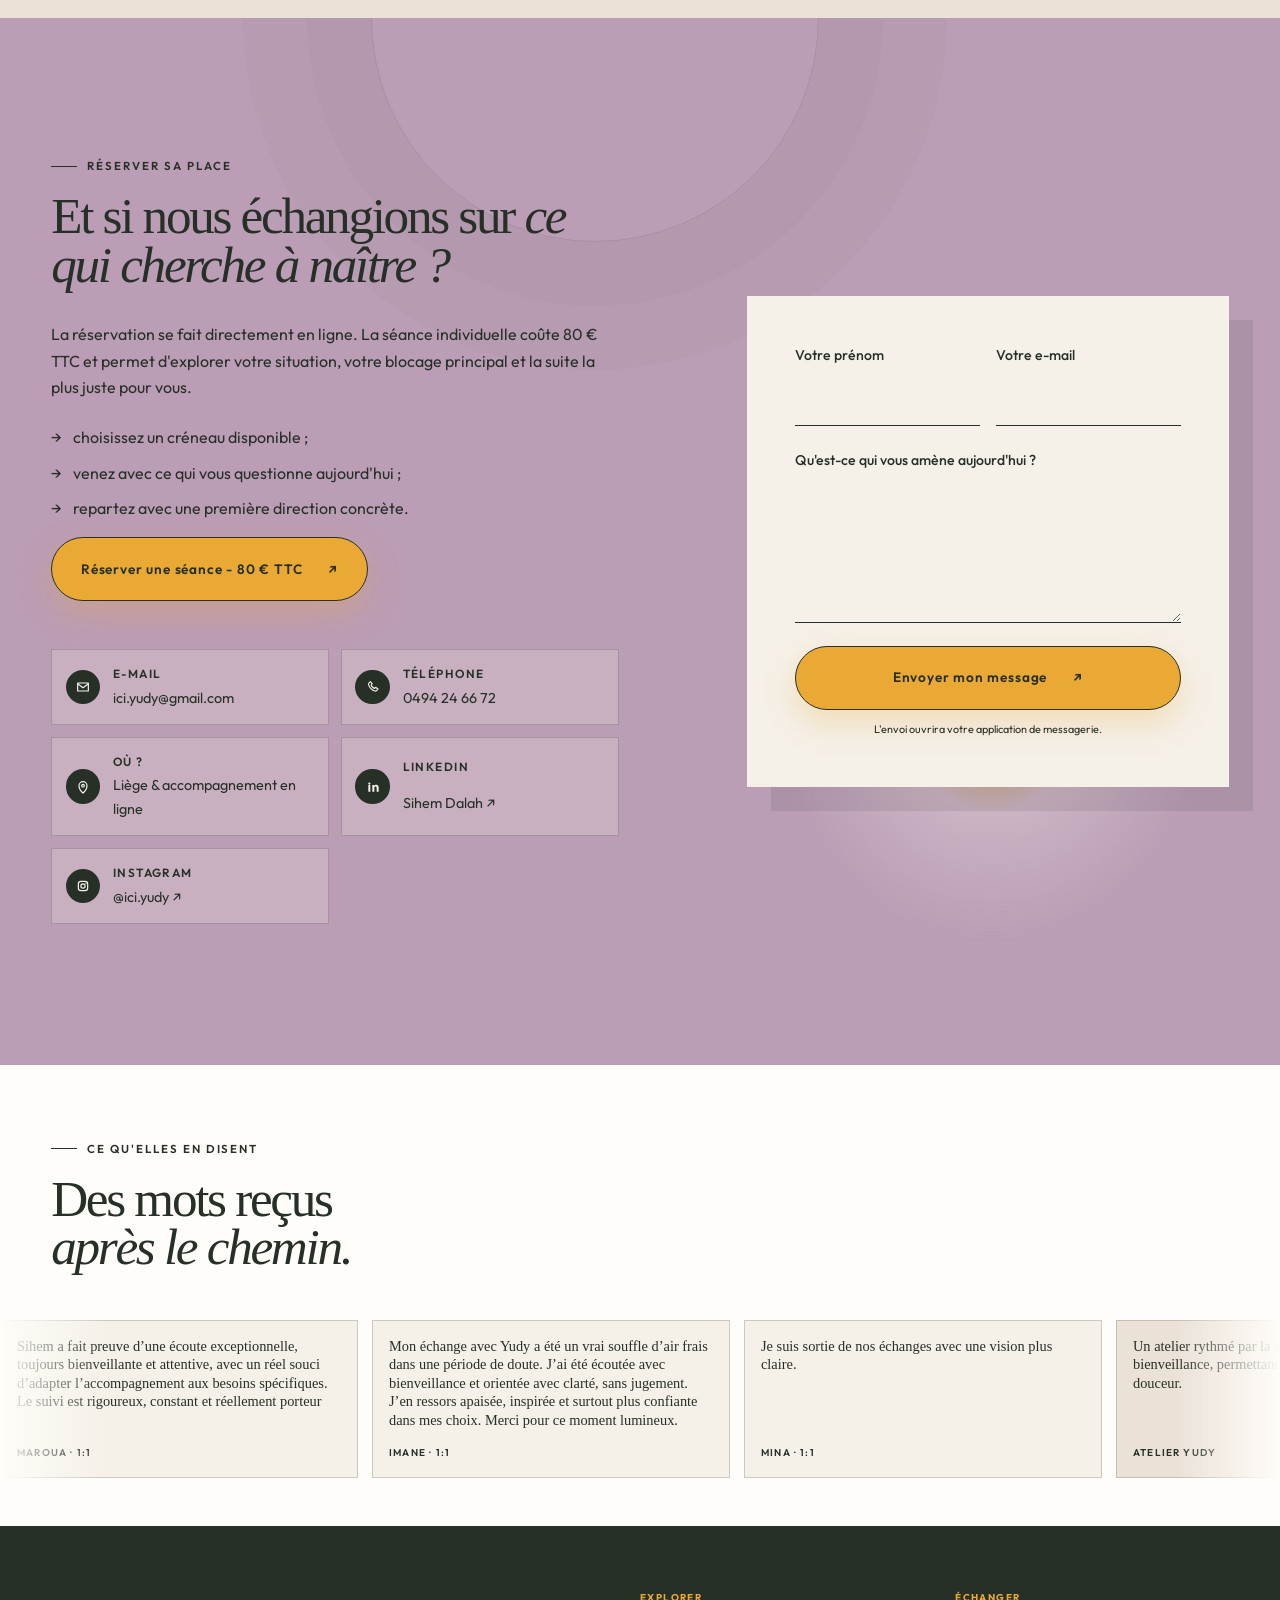
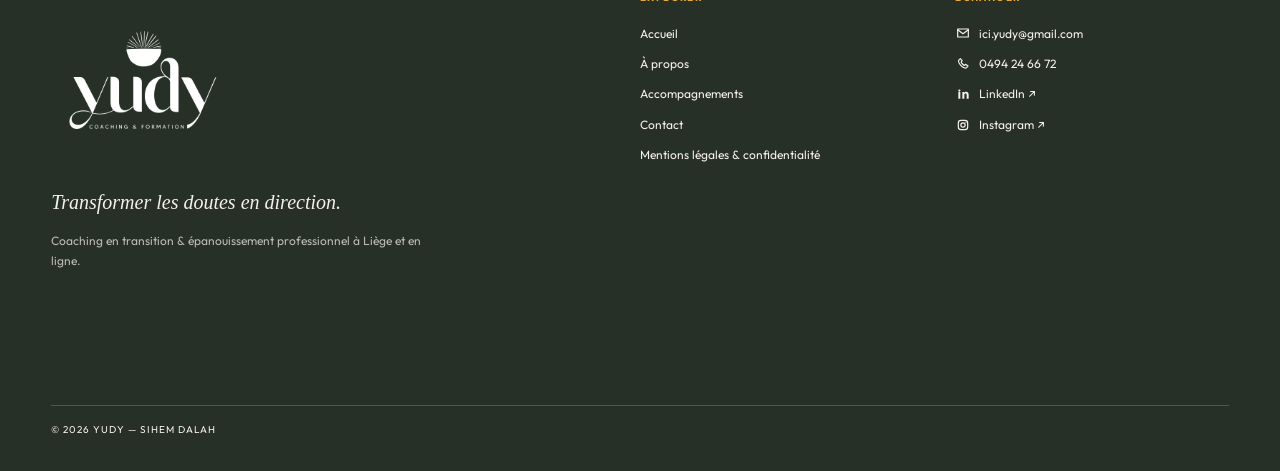
==== commit f3678d95: "fix: refine homepage conversion flow" ====
--- a/index.html
+++ b/index.html
@@ -116,18 +116,19 @@
     <main id="contenu">
       <section id="accueil" class="hero" aria-labelledby="hero-title">
         <div class="hero-copy">
-          <p class="eyebrow hero-sequence">À Liège &amp; en ligne</p>
+          <p class="eyebrow hero-sequence">Pour les femmes · À Liège &amp; en ligne</p>
           <h1 id="hero-title" class="hero-sequence">
             Transformer les <em>doutes</em><br>
             en <span>direction</span>
           </h1>
-          <p class="hero-baseline hero-sequence">Coaching en transition professionnelle à Liège &amp; en ligne</p>
+          <p class="hero-baseline hero-sequence">Coaching en transition professionnelle pour femmes</p>
           <p class="hero-intro hero-sequence">
-            Votre direction professionnelle vous ressemble-t-elle encore vraiment,
-            ou sentez-vous qu'il est temps de faire le point ?
+            Vous sentez que votre vie professionnelle ne vous ressemble plus vraiment,
+            mais vous ne savez pas encore quelle suite choisir ?
           </p>
           <div class="hero-actions hero-sequence">
-            <a class="button button-primary" href="accompagnements.html">Découvrir l'accompagnement <span aria-hidden="true">↗</span></a>
+            <a class="button button-primary" href="https://calendly.com/ici-yudy/coaching-individuel-formule-brillance" target="_blank" rel="noreferrer">Réserver une première séance - 80 € TTC <span aria-hidden="true">↗</span></a>
+            <a class="text-link" href="accompagnements.html">Voir l'accompagnement</a>
           </div>
         </div>
 
@@ -172,12 +173,12 @@
             <strong>Pas assez de clarté.</strong>
           </p>
           <ul class="situation-list reveal">
-            <li><span>01</span> Vous ne savez plus quelle direction prendre.</li>
-            <li><span>02</span> Vous envisagez une reconversion professionnelle.</li>
-            <li><span>03</span> Vous avez perdu du sens dans votre travail.</li>
-            <li><span>04</span> Plusieurs possibilités vous dispersent.</li>
-            <li><span>05</span> Votre projet existe, mais vous n'arrivez pas à agir.</li>
-            <li><span>06</span> Vous sentez qu'un changement est nécessaire sans savoir encore lequel.</li>
+            <li><span>01</span> Vous vous levez avec l'impression de jouer un rôle au travail.</li>
+            <li><span>02</span> Vous pensez à changer de voie, puis vous doutez aussitôt.</li>
+            <li><span>03</span> Vous avez envie d'autre chose, sans réussir à le formuler clairement.</li>
+            <li><span>04</span> Vous tournez entre trop d'idées, trop de peurs et trop de conseils.</li>
+            <li><span>05</span> Votre projet existe déjà dans votre tête, mais pas encore dans vos actes.</li>
+            <li><span>06</span> Vous savez que quelque chose doit changer, sans savoir par où commencer.</li>
           </ul>
         </div>
         <blockquote class="turning-point reveal">
@@ -189,16 +190,16 @@
 
       <section class="outcomes section-pad" aria-labelledby="outcomes-title">
         <div class="section-heading reveal">
-          <p class="eyebrow">Des repères concrets</p>
-          <h2 id="outcomes-title">Ce avec quoi<br> <em>vous repartez.</em></h2>
+          <p class="eyebrow">Ce que l'on clarifie ensemble</p>
+          <h2 id="outcomes-title">Un espace pour arrêter de tourner en rond<br> <em>et choisir la suite.</em></h2>
         </div>
         <ol class="outcome-list">
-          <li class="reveal"><span>01</span><strong>Une direction claire</strong><p>Vous identifiez ce qui compte vraiment maintenant.</p></li>
-          <li class="reveal"><span>02</span><strong>Un choix prioritaire</strong><p>Vous savez quelle piste explorer en premier.</p></li>
-          <li class="reveal"><span>03</span><strong>Un projet cadré</strong><p>Vos aspirations prennent une forme réaliste et structurée.</p></li>
-          <li class="reveal"><span>04</span><strong>Un fil retrouvé</strong><p>Vous reliez votre parcours, vos besoins et la suite possible.</p></li>
-          <li class="reveal"><span>05</span><strong>Un axe plus stable</strong><p>Vous arrêtez de vous disperser entre toutes les possibilités.</p></li>
-          <li class="reveal"><span>06</span><strong>Un prochain pas</strong><p>Vous repartez avec une action simple, ajustée à votre rythme.</p></li>
+          <li class="reveal"><span>01</span><strong>Votre blocage</strong><p>Nous nommons ce qui vous retient aujourd'hui.</p></li>
+          <li class="reveal"><span>02</span><strong>Vos vrais critères</strong><p>Vous distinguez vos besoins de ce que l'on attend de vous.</p></li>
+          <li class="reveal"><span>03</span><strong>Une piste prioritaire</strong><p>Vous choisissez quoi explorer en premier.</p></li>
+          <li class="reveal"><span>04</span><strong>Un projet plus clair</strong><p>Vos envies prennent une forme réaliste.</p></li>
+          <li class="reveal"><span>05</span><strong>Un cadre doux</strong><p>Vous avancez sans pression, mais avec structure.</p></li>
+          <li class="reveal"><span>06</span><strong>Un prochain pas</strong><p>Vous repartez avec une action simple à poser.</p></li>
         </ol>
         <p class="outcomes-note reveal">
           L'objectif n'est pas de tout décider d'un coup. C'est de rendre la prochaine
@@ -206,111 +207,18 @@
         </p>
       </section>
 
-      <section class="testimonials section-pad" aria-labelledby="testimonials-title">
-        <div class="section-heading reveal">
-          <p class="eyebrow">Ce qu'elles en disent</p>
-          <h2 id="testimonials-title">Des mots reçus<br><em>après le chemin.</em></h2>
-        </div>
-        <div class="testimonial-carousel reveal" aria-label="Témoignages clients">
-          <div class="testimonial-track">
-            <figure class="testimonial-card">
-              <blockquote>Sihem a fait preuve d’une écoute exceptionnelle, toujours bienveillante et attentive, avec un réel souci d’adapter l’accompagnement aux besoins spécifiques. Le suivi est rigoureux, constant et réellement porteur</blockquote>
-              <figcaption>Maroua · 1:1</figcaption>
-            </figure>
-            <figure class="testimonial-card">
-              <blockquote>Mon échange avec Yudy a été un vrai souffle d’air frais dans une période de doute. J’ai été écoutée avec bienveillance et orientée avec clarté, sans jugement. J’en ressors apaisée, inspirée et surtout plus confiante dans mes choix. Merci pour ce moment lumineux.</blockquote>
-              <figcaption>Imane · 1:1</figcaption>
-            </figure>
-            <figure class="testimonial-card">
-              <blockquote>Je suis sortie de nos échanges avec une vision plus claire.</blockquote>
-              <figcaption>Mina · 1:1</figcaption>
-            </figure>
-            <figure class="testimonial-card testimonial-workshop">
-              <blockquote>Un atelier rythmé par la sororité, le partage et la bienveillance, permettant à chacune de se révéler en douceur.</blockquote>
-              <figcaption>Atelier YUDY</figcaption>
-            </figure>
-            <figure class="testimonial-card">
-              <blockquote>Très bonne expérience avec sihem, elle est à l'écoute, conseils constructifs, personnalisés, clairs et précis. Ton approche est globale : sur le plan personnel, professionnel et spirituel. Merci pour tout !</blockquote>
-              <figcaption>Saida · 1:1</figcaption>
-            </figure>
-            <figure class="testimonial-card" aria-hidden="true">
-              <blockquote>Sihem a fait preuve d’une écoute exceptionnelle, toujours bienveillante et attentive, avec un réel souci d’adapter l’accompagnement aux besoins spécifiques. Le suivi est rigoureux, constant et réellement porteur</blockquote>
-              <figcaption>Maroua · 1:1</figcaption>
-            </figure>
-            <figure class="testimonial-card" aria-hidden="true">
-              <blockquote>Mon échange avec Yudy a été un vrai souffle d’air frais dans une période de doute. J’ai été écoutée avec bienveillance et orientée avec clarté, sans jugement. J’en ressors apaisée, inspirée et surtout plus confiante dans mes choix. Merci pour ce moment lumineux.</blockquote>
-              <figcaption>Imane · 1:1</figcaption>
-            </figure>
-            <figure class="testimonial-card" aria-hidden="true">
-              <blockquote>Je suis sortie de nos échanges avec une vision plus claire.</blockquote>
-              <figcaption>Mina · 1:1</figcaption>
-            </figure>
-            <figure class="testimonial-card testimonial-workshop" aria-hidden="true">
-              <blockquote>Un atelier rythmé par la sororité, le partage et la bienveillance, permettant à chacune de se révéler en douceur.</blockquote>
-              <figcaption>Atelier YUDY</figcaption>
-            </figure>
-            <figure class="testimonial-card" aria-hidden="true">
-              <blockquote>Très bonne expérience avec sihem, elle est à l'écoute, conseils constructifs, personnalisés, clairs et précis. Ton approche est globale : sur le plan personnel, professionnel et spirituel. Merci pour tout !</blockquote>
-              <figcaption>Saida · 1:1</figcaption>
-            </figure>
-          </div>
-        </div>
-      </section>
-
-      <section class="home-teaser section-pad">
-        <div class="section-heading reveal">
-          <p class="eyebrow">À propos de YUDY</p>
-          <h2>Une approche pour ralentir,<br><em>écouter et choisir.</em></h2>
-        </div>
-        <div class="teaser-grid">
-          <p class="lead-copy reveal">Depuis plus de 17 ans, Sihem Dalah accompagne la création d'entreprise et les parcours professionnels.</p>
-          <div class="reveal">
-            <p>YUDY est un espace pour retrouver son axe, mettre de la clarté dans une transition et construire une vie professionnelle plus alignée.</p>
-            <a class="text-link" href="a-propos.html">Découvrir Sihem et l'approche YUDY</a>
-          </div>
-        </div>
-      </section>
-
-      <section class="services services-preview section-pad">
-        <div class="services-heading reveal">
-          <p class="eyebrow">Les accompagnements</p>
-          <h2>Choisir le cadre<br><em>qui soutient votre transition.</em></h2>
-          <p>Trois formats pour clarifier, décider et avancer avec cohérence.</p>
-          <a class="button button-primary" href="accompagnements.html">Voir tous les détails</a>
-        </div>
-        <div class="service-list">
-          <article class="service-card service-featured reveal">
-            <div class="service-topline"><span>01</span><span>Individuel</span></div>
-            <h3>Coaching individuel</h3>
-            <p>Un accompagnement personnalisé pour les femmes à un moment charnière de leur vie professionnelle.</p>
-          </article>
-          <article class="service-card reveal">
-            <div class="service-topline"><span>02</span><span>En groupe</span></div>
-            <h3>Coaching collectif</h3>
-            <p>Des espaces guidés pour partager, sortir de l'isolement et ouvrir de nouvelles perspectives.</p>
-          </article>
-          <article class="service-card reveal">
-            <div class="service-topline"><span>03</span><span>Sur mesure</span></div>
-            <h3>Ateliers &amp; formations</h3>
-            <p>Des interventions construites autour de votre contexte, de vos équipes ou de votre projet.</p>
-          </article>
-        </div>
-      </section>
-
       <section id="contact" class="contact section-pad">
         <div class="contact-copy reveal">
-          <p class="eyebrow">Le premier pas</p>
-          <h2>Et si nous échangions sur ce qui cherche à <em>naître&nbsp;?</em></h2>
+          <p class="eyebrow">Réserver sa place</p>
+          <h2>Et si nous échangions sur <em>ce qui cherche à naître&nbsp;?</em></h2>
           <p>
-            Vous êtes à un moment charnière. Je vous propose une première séance à 80 € TTC pour
-            explorer votre situation avec un suivi profondément personnalisé. Que vous souhaitiez changer de
-            carrière à Liège ou développer un projet professionnel aligné avec vos valeurs,
-            nous partirons de ce qui compte réellement pour vous.
+            La réservation se fait directement en ligne. La séance individuelle coûte 80 € TTC et permet
+            d'explorer votre situation, votre blocage principal et la suite la plus juste pour vous.
           </p>
           <ul class="first-call-list">
-            <li>comprendre ce qui bloque aujourd'hui ;</li>
-            <li>voir si l'accompagnement est adapté ;</li>
-            <li>identifier une première direction concrète.</li>
+            <li>choisissez un créneau disponible ;</li>
+            <li>venez avec ce qui vous questionne aujourd'hui ;</li>
+            <li>repartez avec une première direction concrète.</li>
           </ul>
           <a class="button button-primary contact-booking" href="https://calendly.com/ici-yudy/coaching-individuel-formule-brillance" target="_blank" rel="noreferrer">Réserver une séance - 80 € TTC <span aria-hidden="true">↗</span></a>
           <div class="contact-details">
@@ -330,6 +238,57 @@
           <button class="button button-primary" type="submit">Envoyer mon message <span aria-hidden="true">↗</span></button>
           <p class="form-note">L'envoi ouvrira votre application de messagerie.</p>
         </form>
+      </section>
+
+      <section class="testimonials section-pad" aria-labelledby="testimonials-title">
+        <div class="section-heading reveal">
+          <p class="eyebrow">Ce qu'elles en disent</p>
+          <h2 id="testimonials-title">Des mots reçus<br><em>après le chemin.</em></h2>
+        </div>
+        <div class="testimonial-carousel reveal" aria-label="Témoignages clients">
+          <div class="testimonial-track">
+            <figure class="testimonial-card">
+              <blockquote>Sihem a fait preuve d’une écoute exceptionnelle, toujours bienveillante et attentive, avec un réel souci d’adapter l’accompagnement aux besoins spécifiques. Le suivi est rigoureux, constant et réellement porteur</blockquote>
+              <figcaption>Maroua · 1:1</figcaption>
+            </figure>
+            <figure class="testimonial-card">
+              <blockquote>Mon échange avec Yudy a été un vrai souffle d’air frais dans une période de doute. J’ai été écoutée avec bienveillance et orientée avec clarté, sans jugement. J’en ressors apaisée, inspirée et surtout plus confiante dans mes choix. Merci pour ce moment lumineux.</blockquote>
+              <figcaption>Imane · 1:1</figcaption>
+            </figure>
+            <figure class="testimonial-card">
+              <blockquote>Je suis sortie de nos échanges avec une vision plus claire.</blockquote>
+              <figcaption>Mina · 1:1</figcaption>
+            </figure>
+            <figure class="testimonial-card testimonial-workshop">
+              <blockquote>Un atelier rythmé par la sororité, le partage et la bienveillance, permettant à chacune de se révéler en douceur.</blockquote>
+              <figcaption>Atelier YUDY</figcaption>
+            </figure>
+            <figure class="testimonial-card">
+              <blockquote>Très bonne expérience avec sihem, elle est à l'écoute, conseils constructifs, personnalisés, clairs et précis. Ton approche est globale : sur le plan personnel, professionnel et spirituel. Merci pour tout !</blockquote>
+              <figcaption>Saida · 1:1</figcaption>
+            </figure>
+            <figure class="testimonial-card" aria-hidden="true">
+              <blockquote>Sihem a fait preuve d’une écoute exceptionnelle, toujours bienveillante et attentive, avec un réel souci d’adapter l’accompagnement aux besoins spécifiques. Le suivi est rigoureux, constant et réellement porteur</blockquote>
+              <figcaption>Maroua · 1:1</figcaption>
+            </figure>
+            <figure class="testimonial-card" aria-hidden="true">
+              <blockquote>Mon échange avec Yudy a été un vrai souffle d’air frais dans une période de doute. J’ai été écoutée avec bienveillance et orientée avec clarté, sans jugement. J’en ressors apaisée, inspirée et surtout plus confiante dans mes choix. Merci pour ce moment lumineux.</blockquote>
+              <figcaption>Imane · 1:1</figcaption>
+            </figure>
+            <figure class="testimonial-card" aria-hidden="true">
+              <blockquote>Je suis sortie de nos échanges avec une vision plus claire.</blockquote>
+              <figcaption>Mina · 1:1</figcaption>
+            </figure>
+            <figure class="testimonial-card testimonial-workshop" aria-hidden="true">
+              <blockquote>Un atelier rythmé par la sororité, le partage et la bienveillance, permettant à chacune de se révéler en douceur.</blockquote>
+              <figcaption>Atelier YUDY</figcaption>
+            </figure>
+            <figure class="testimonial-card" aria-hidden="true">
+              <blockquote>Très bonne expérience avec sihem, elle est à l'écoute, conseils constructifs, personnalisés, clairs et précis. Ton approche est globale : sur le plan personnel, professionnel et spirituel. Merci pour tout !</blockquote>
+              <figcaption>Saida · 1:1</figcaption>
+            </figure>
+          </div>
+        </div>
       </section>
     </main>
 
--- a/styles.css
+++ b/styles.css
@@ -300,23 +300,15 @@
   max-width: 48rem;
 }
 
-.home-teaser {
-  background: var(--white);
-}
-
 .testimonials {
   overflow: hidden;
   padding-top: clamp(3rem, 6vw, 5rem);
-  padding-bottom: clamp(1rem, 2vw, 1.5rem);
+  padding-bottom: clamp(2rem, 4vw, 3rem);
   background: var(--white);
 }
 
 .testimonials .section-heading {
   margin-bottom: clamp(1.8rem, 4vw, 3rem);
-}
-
-.testimonials + .home-teaser {
-  padding-top: clamp(1rem, 2vw, 1.5rem);
 }
 
 .testimonial-carousel {
@@ -462,26 +454,6 @@
   font-weight: 600;
   letter-spacing: 0.12em;
   text-transform: uppercase;
-}
-
-.teaser-grid {
-  display: grid;
-  grid-template-columns: 0.9fr 1.1fr;
-  gap: clamp(3rem, 8vw, 9rem);
-  align-items: start;
-}
-
-.teaser-grid > div {
-  max-width: 36rem;
-}
-
-.services-preview .services-heading .button {
-  margin-top: 1.5rem;
-}
-
-.services-preview .service-card h3 {
-  margin-top: 2.5rem;
-  font-size: clamp(1.9rem, 3vw, 3rem);
 }
 
 .closing-cta {
@@ -1929,7 +1901,6 @@
   .scroll-cue { display: none; }
 
   .recognition-grid,
-  .teaser-grid,
   .brand-story,
   .about,
   .approach,
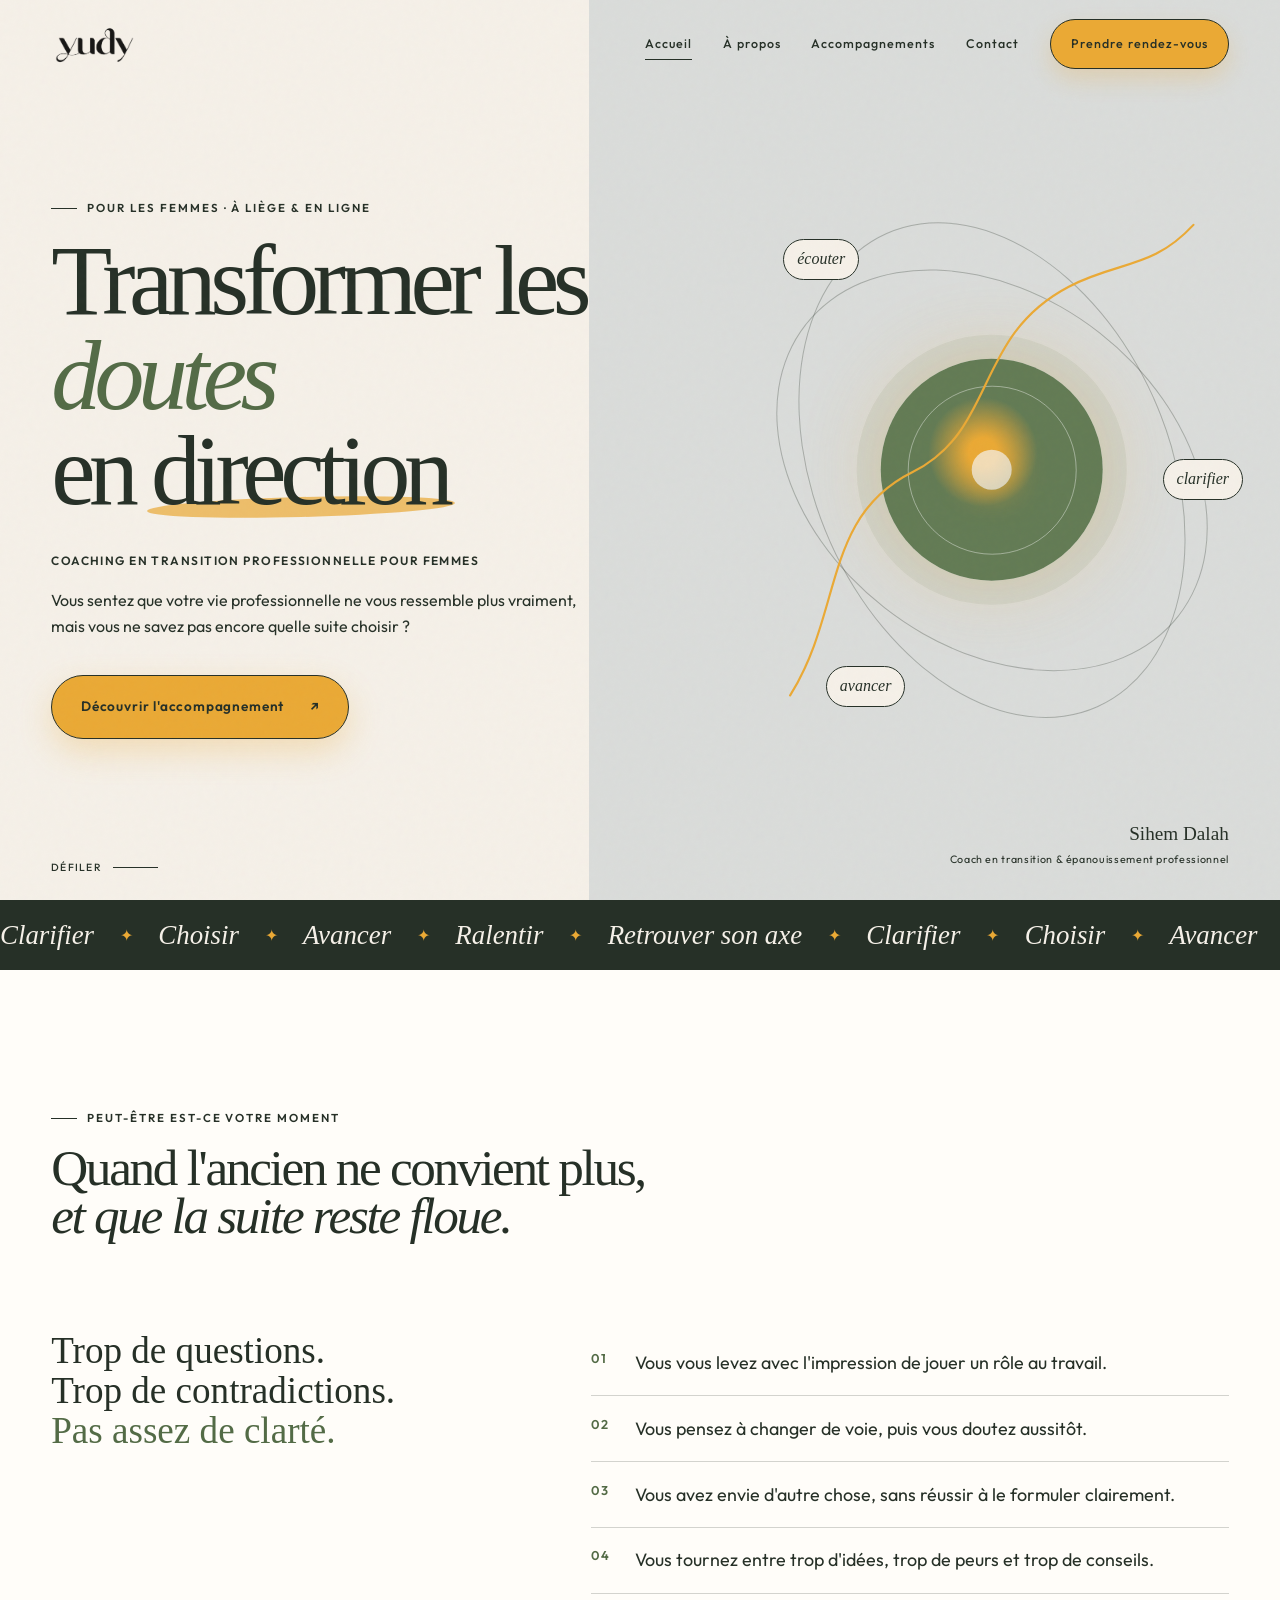
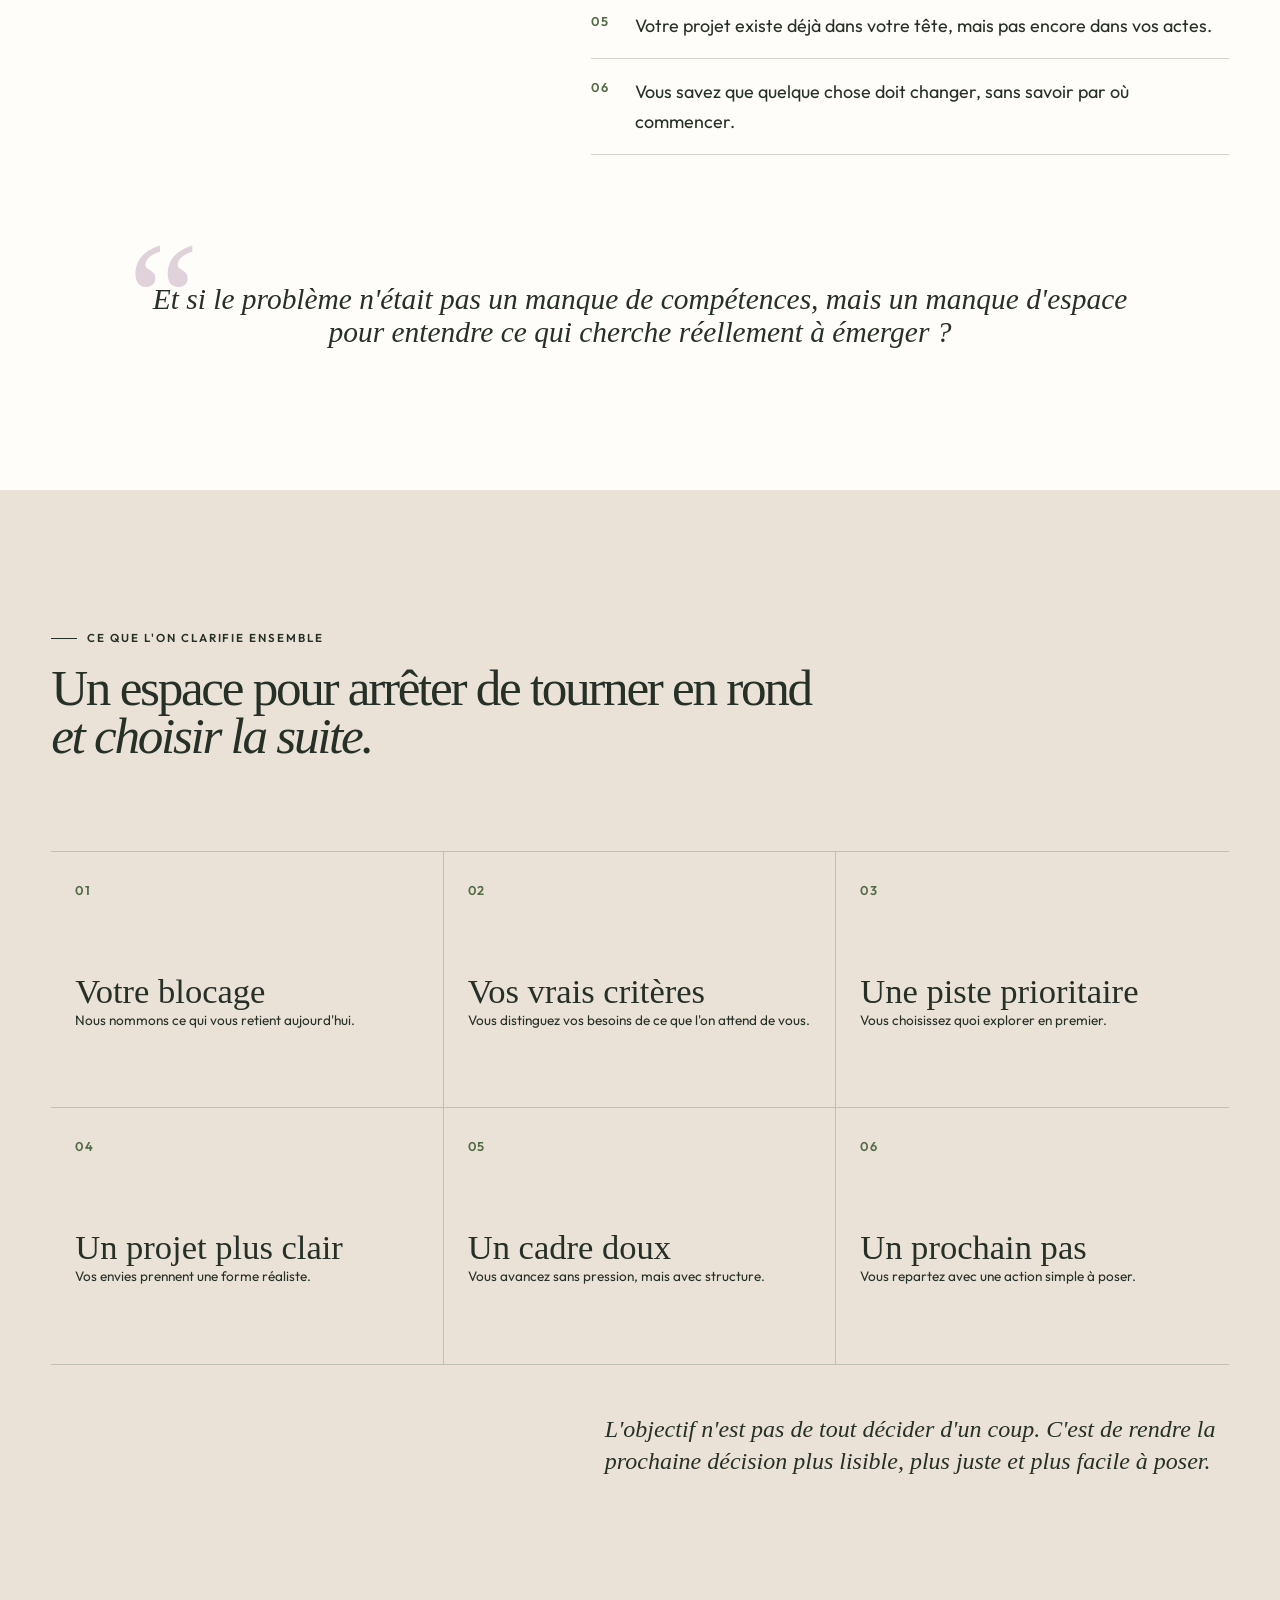
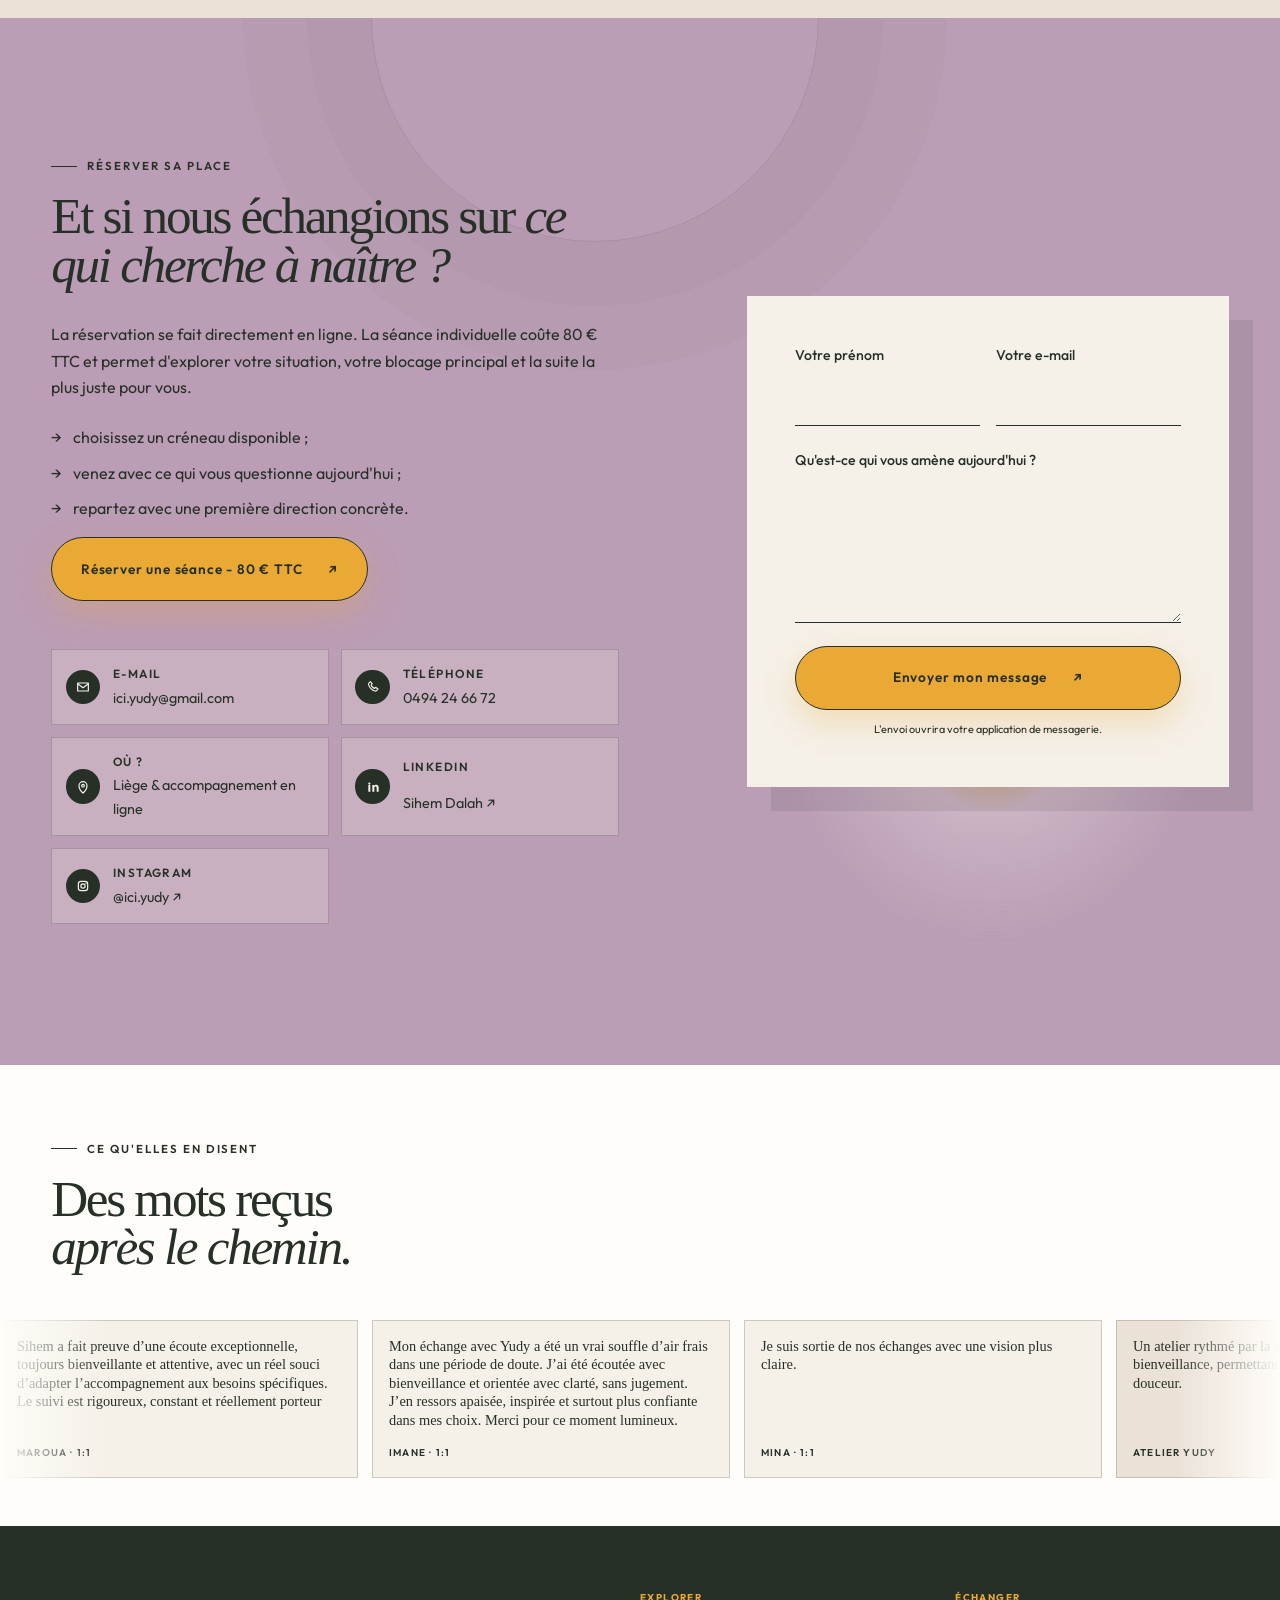
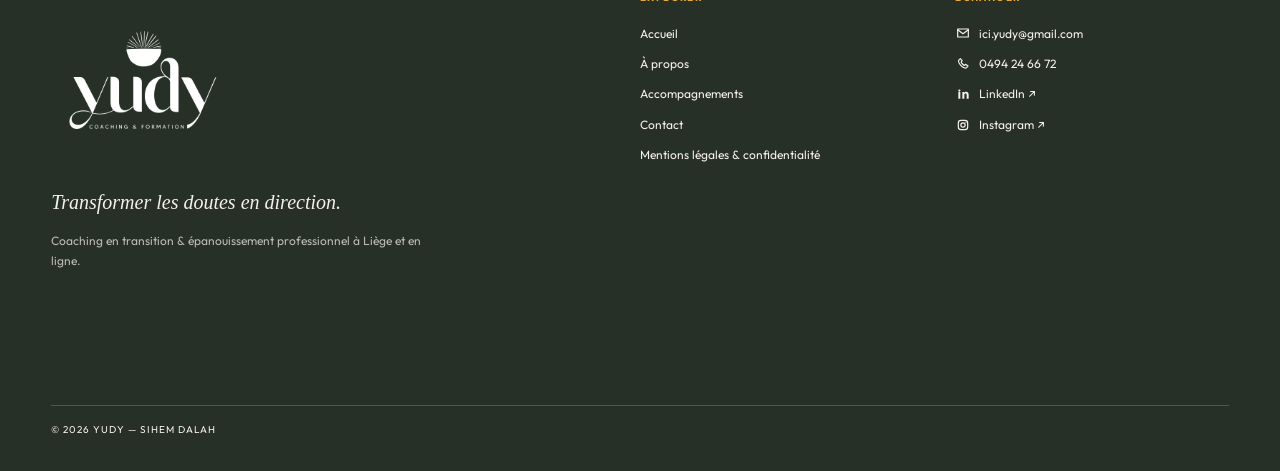
==== commit fc9cb7f3: "fix: soften homepage hero CTA" ====
--- a/index.html
+++ b/index.html
@@ -127,8 +127,7 @@
             mais vous ne savez pas encore quelle suite choisir ?
           </p>
           <div class="hero-actions hero-sequence">
-            <a class="button button-primary" href="https://calendly.com/ici-yudy/coaching-individuel-formule-brillance" target="_blank" rel="noreferrer">Réserver une première séance - 80 € TTC <span aria-hidden="true">↗</span></a>
-            <a class="text-link" href="accompagnements.html">Voir l'accompagnement</a>
+            <a class="button button-primary" href="accompagnements.html">Découvrir l'accompagnement <span aria-hidden="true">↗</span></a>
           </div>
         </div>
 
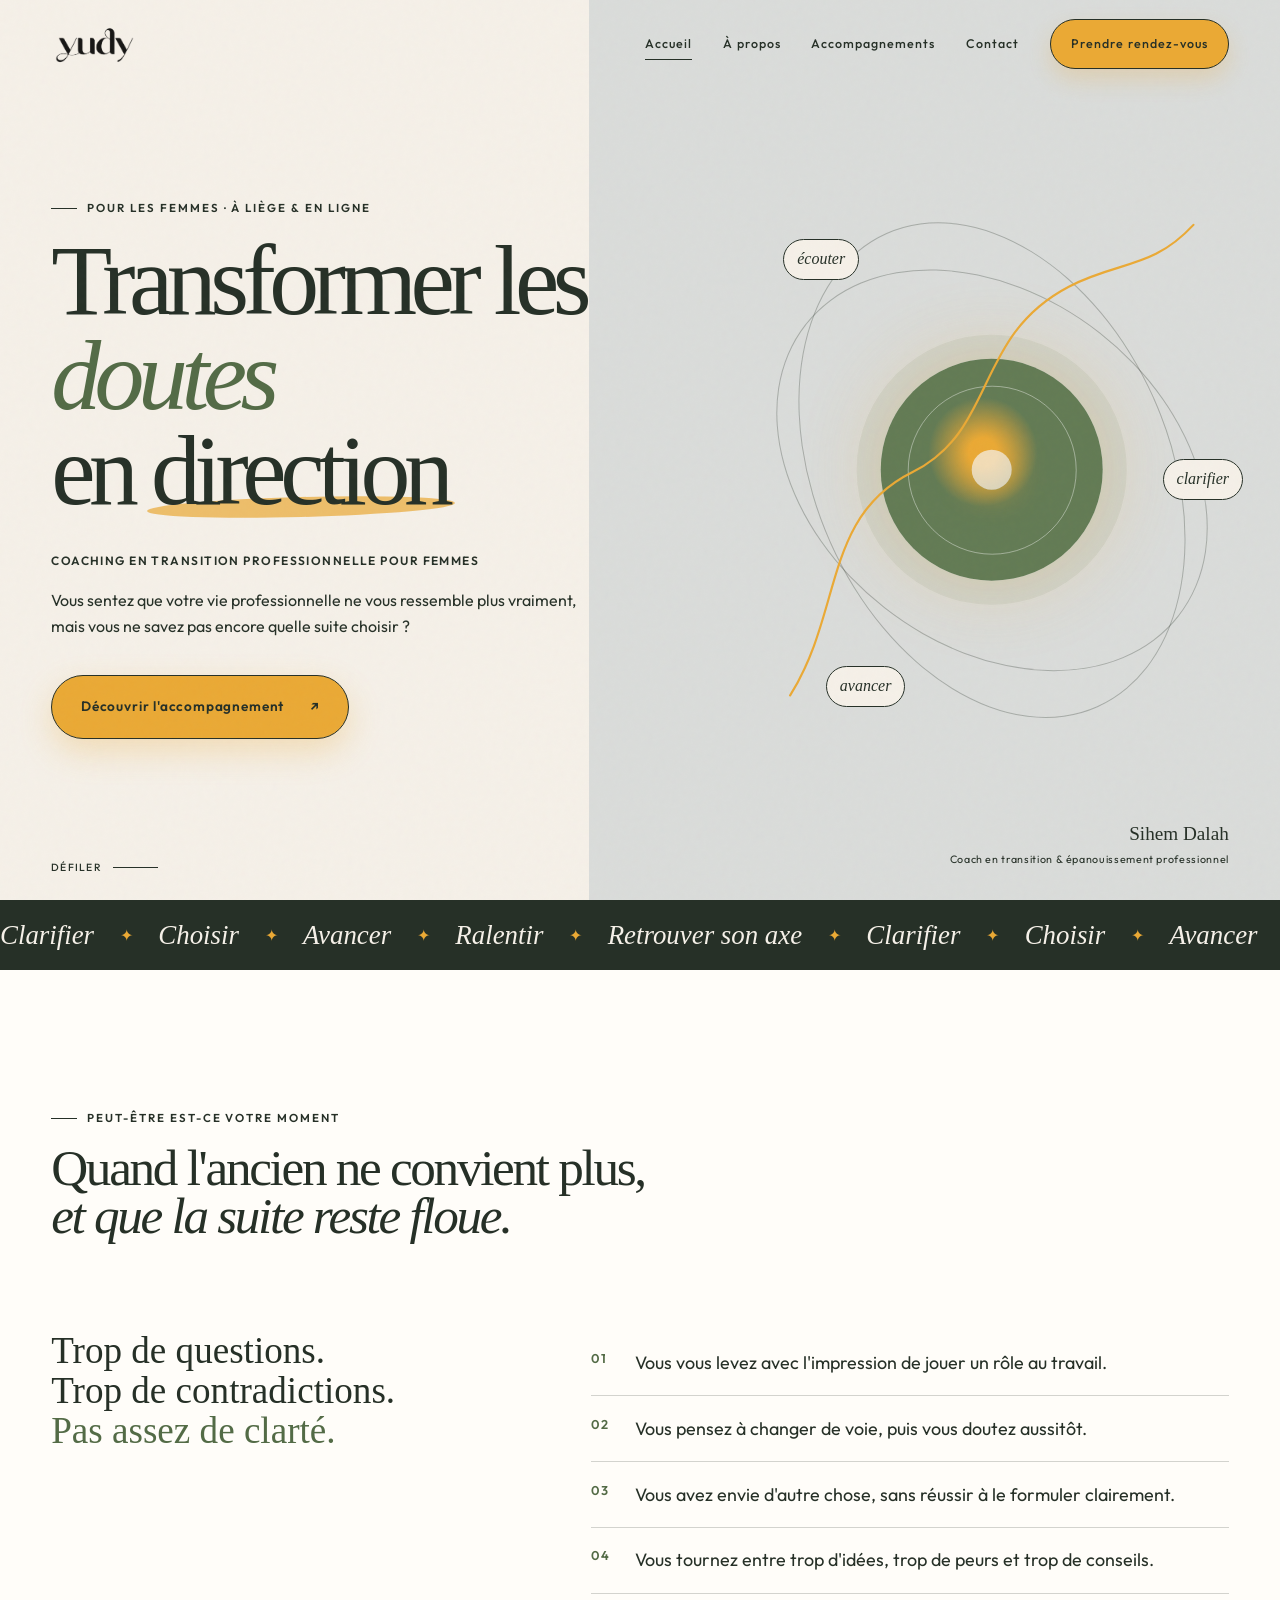
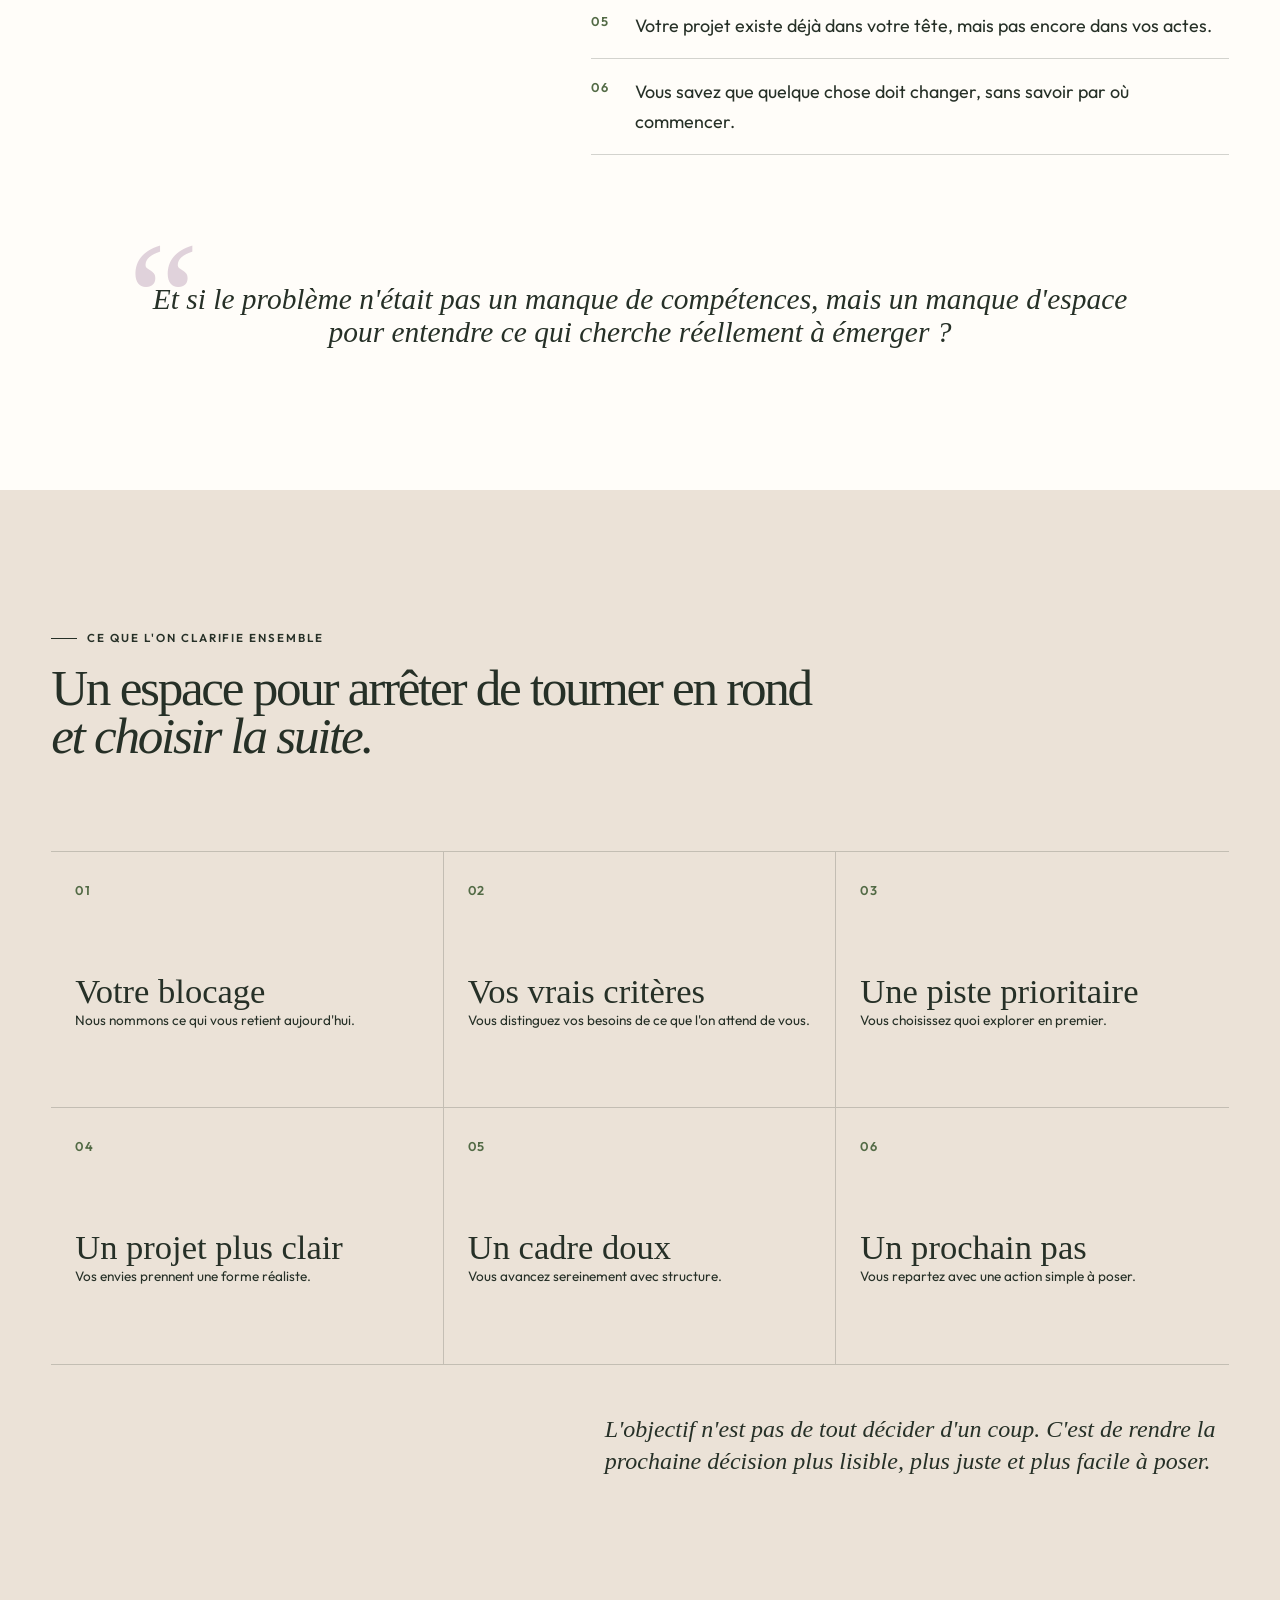
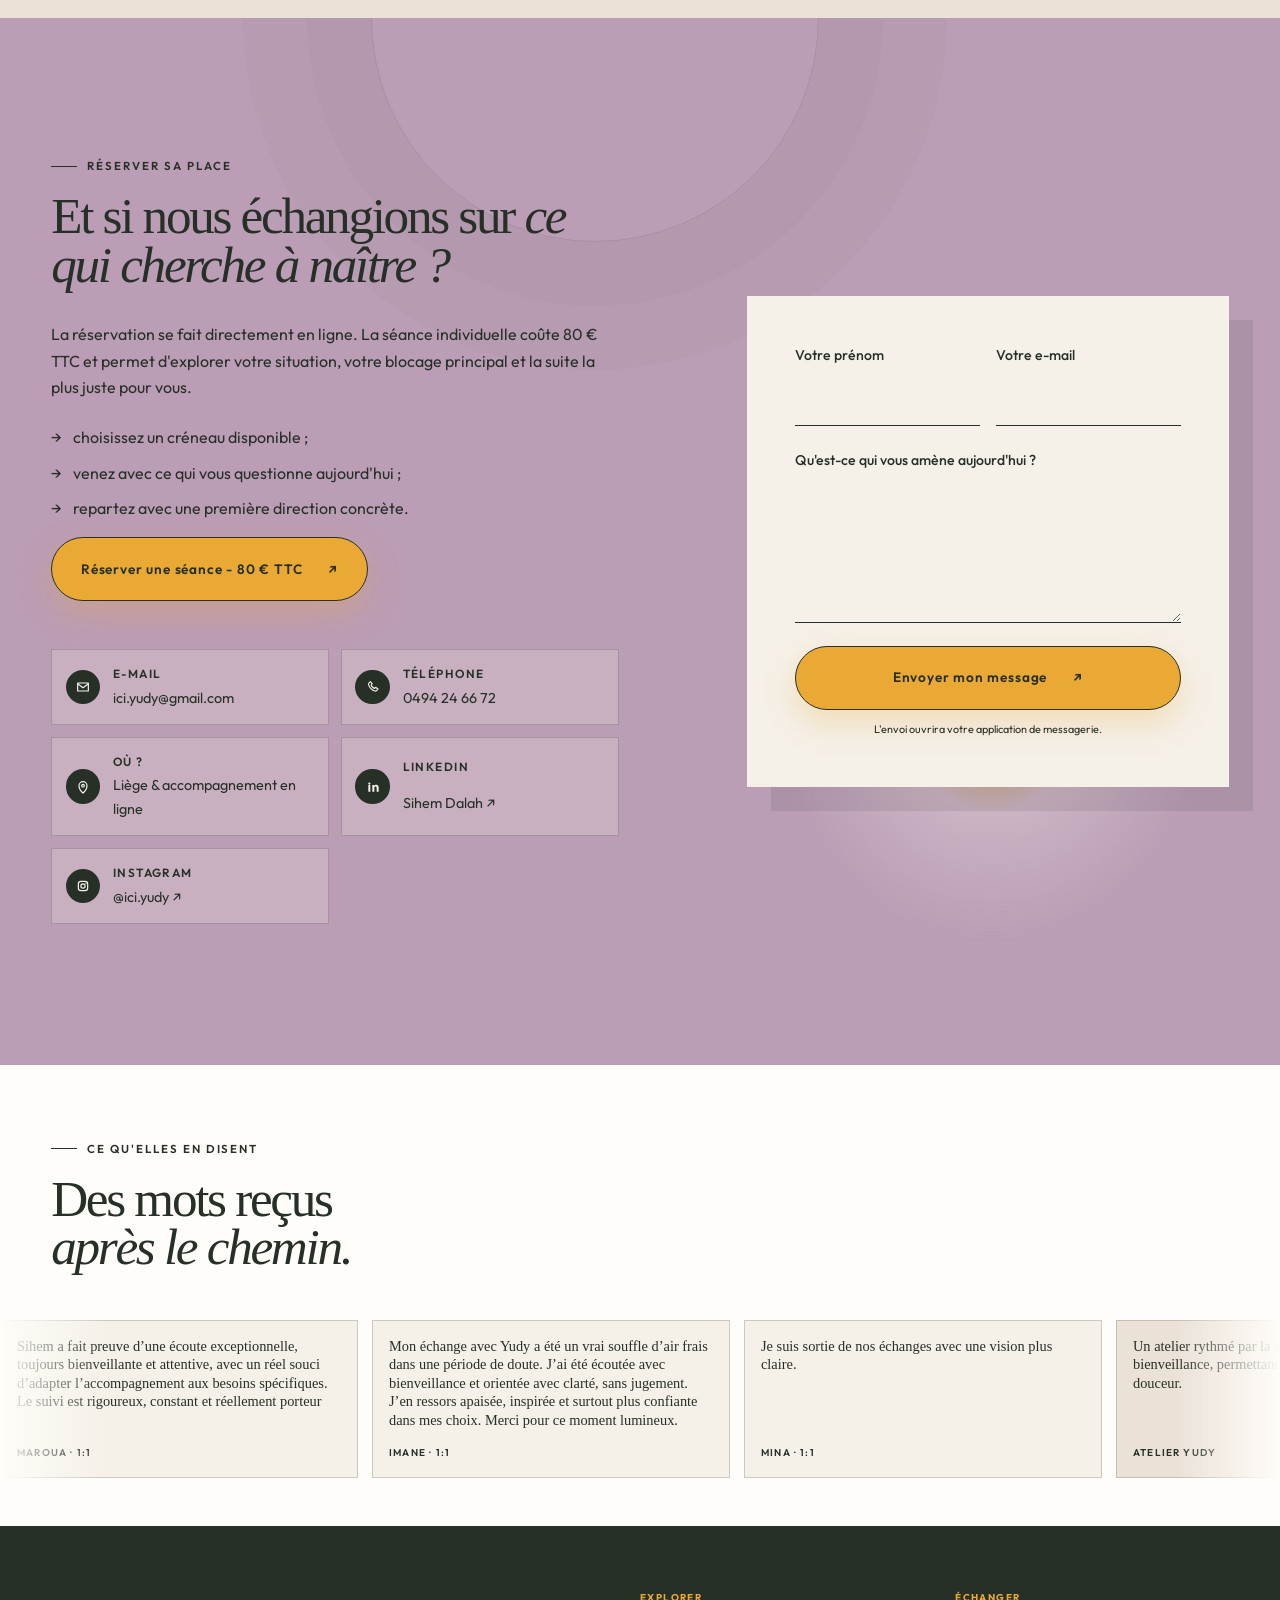
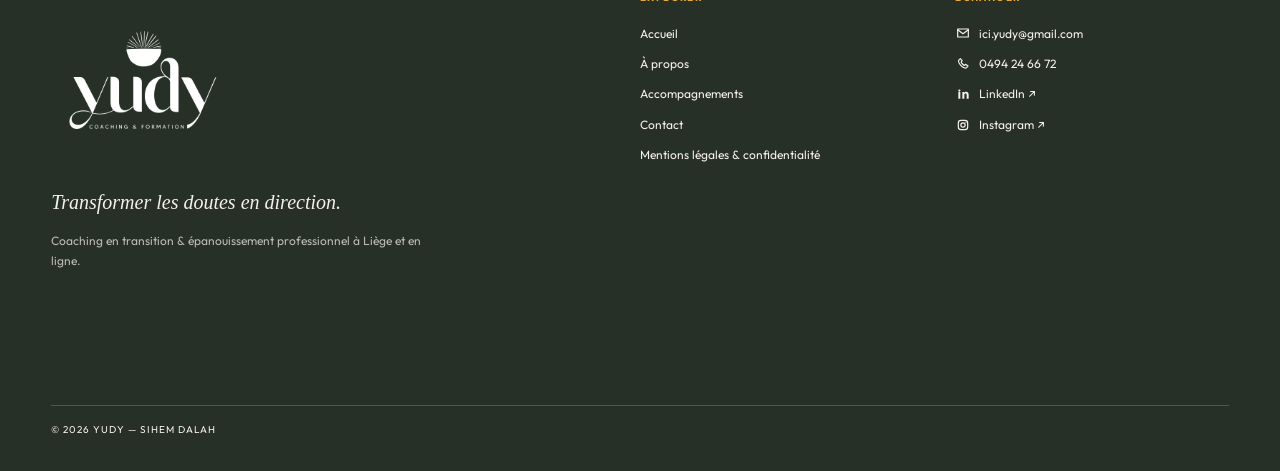
==== commit 0a971054: "fix: refine website copy" ====
--- a/index.html
+++ b/index.html
@@ -111,7 +111,7 @@
       </nav>
     </header>
 
-    <a class="button button-primary mobile-booking-cta" href="https://calendly.com/ici-yudy/coaching-individuel-formule-brillance" target="_blank" rel="noreferrer">Réserver une séance - 80 € TTC <span aria-hidden="true">↗</span></a>
+    <a class="button button-primary mobile-booking-cta" href="accompagnements.html">Découvrir l'accompagnement <span aria-hidden="true">↗</span></a>
 
     <main id="contenu">
       <section id="accueil" class="hero" aria-labelledby="hero-title">
@@ -197,7 +197,7 @@
           <li class="reveal"><span>02</span><strong>Vos vrais critères</strong><p>Vous distinguez vos besoins de ce que l'on attend de vous.</p></li>
           <li class="reveal"><span>03</span><strong>Une piste prioritaire</strong><p>Vous choisissez quoi explorer en premier.</p></li>
           <li class="reveal"><span>04</span><strong>Un projet plus clair</strong><p>Vos envies prennent une forme réaliste.</p></li>
-          <li class="reveal"><span>05</span><strong>Un cadre doux</strong><p>Vous avancez sans pression, mais avec structure.</p></li>
+          <li class="reveal"><span>05</span><strong>Un cadre doux</strong><p>Vous avancez sereinement avec structure.</p></li>
           <li class="reveal"><span>06</span><strong>Un prochain pas</strong><p>Vous repartez avec une action simple à poser.</p></li>
         </ol>
         <p class="outcomes-note reveal">
